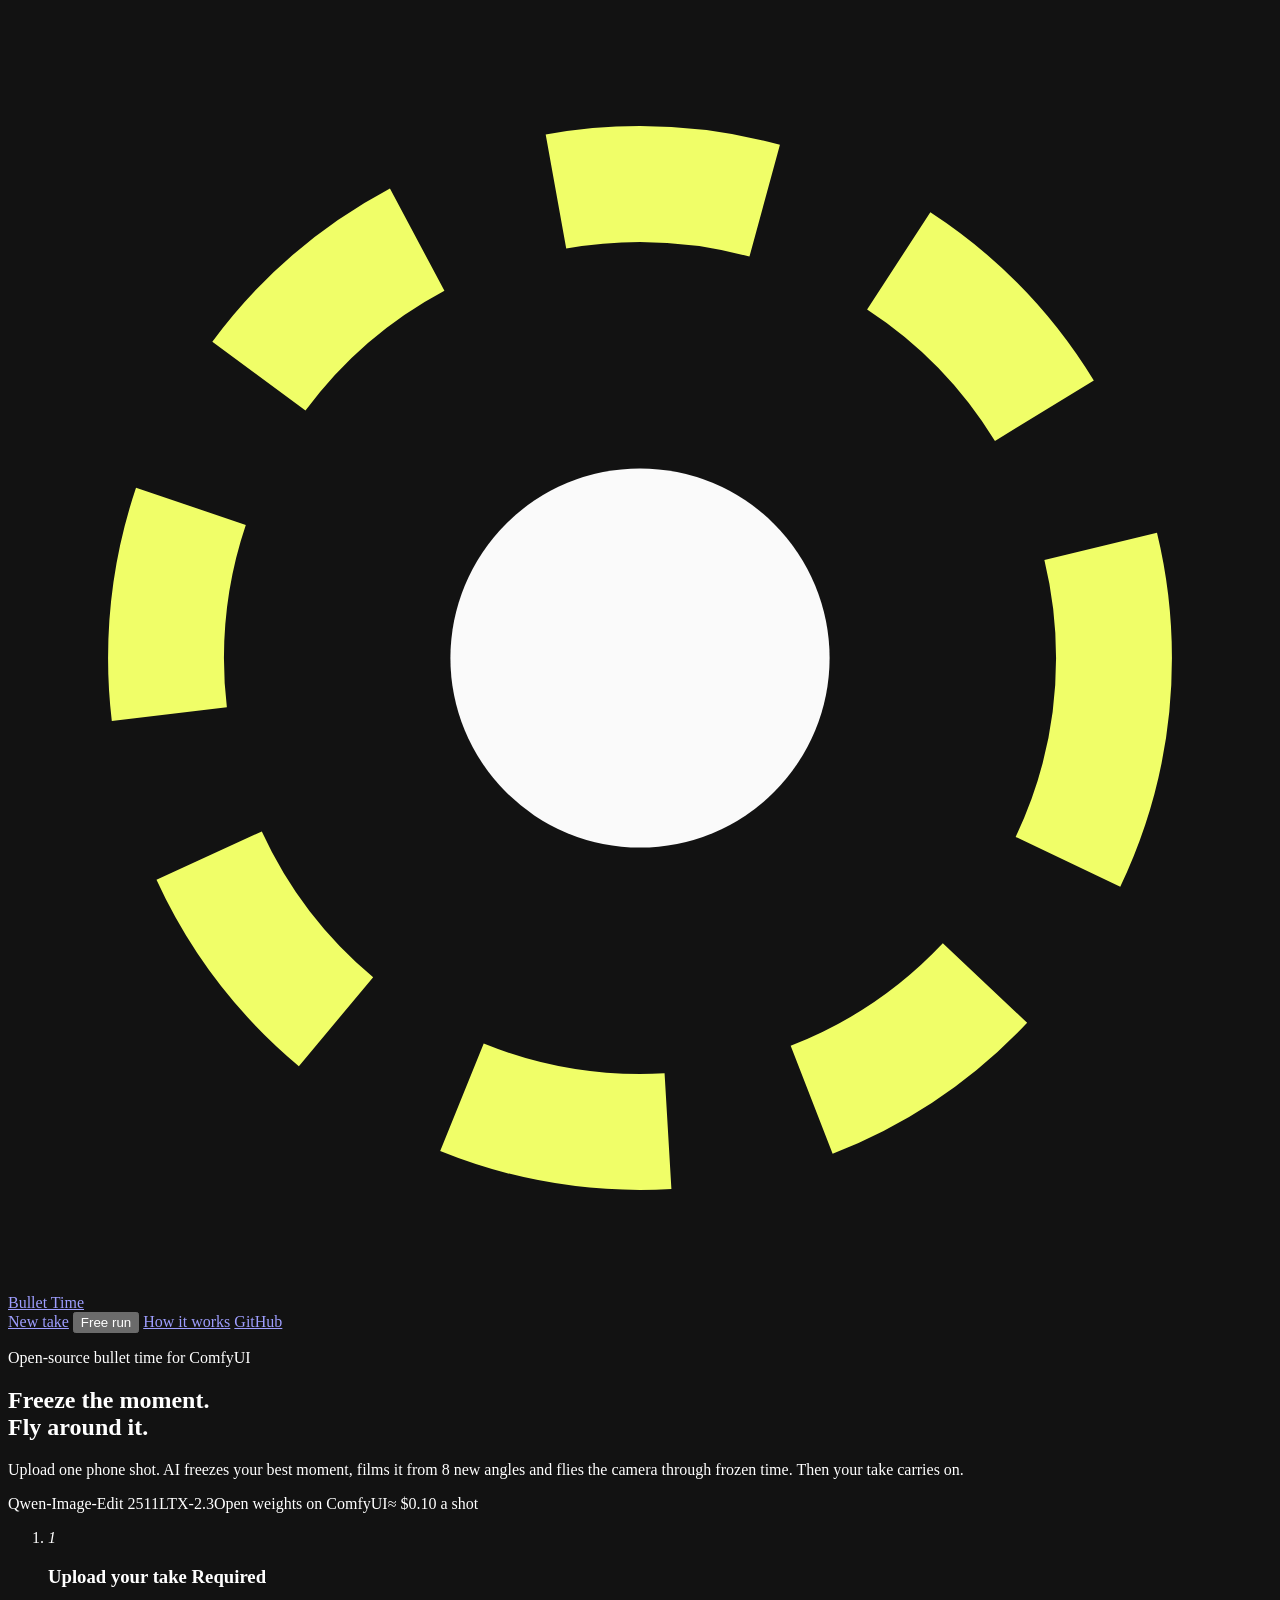
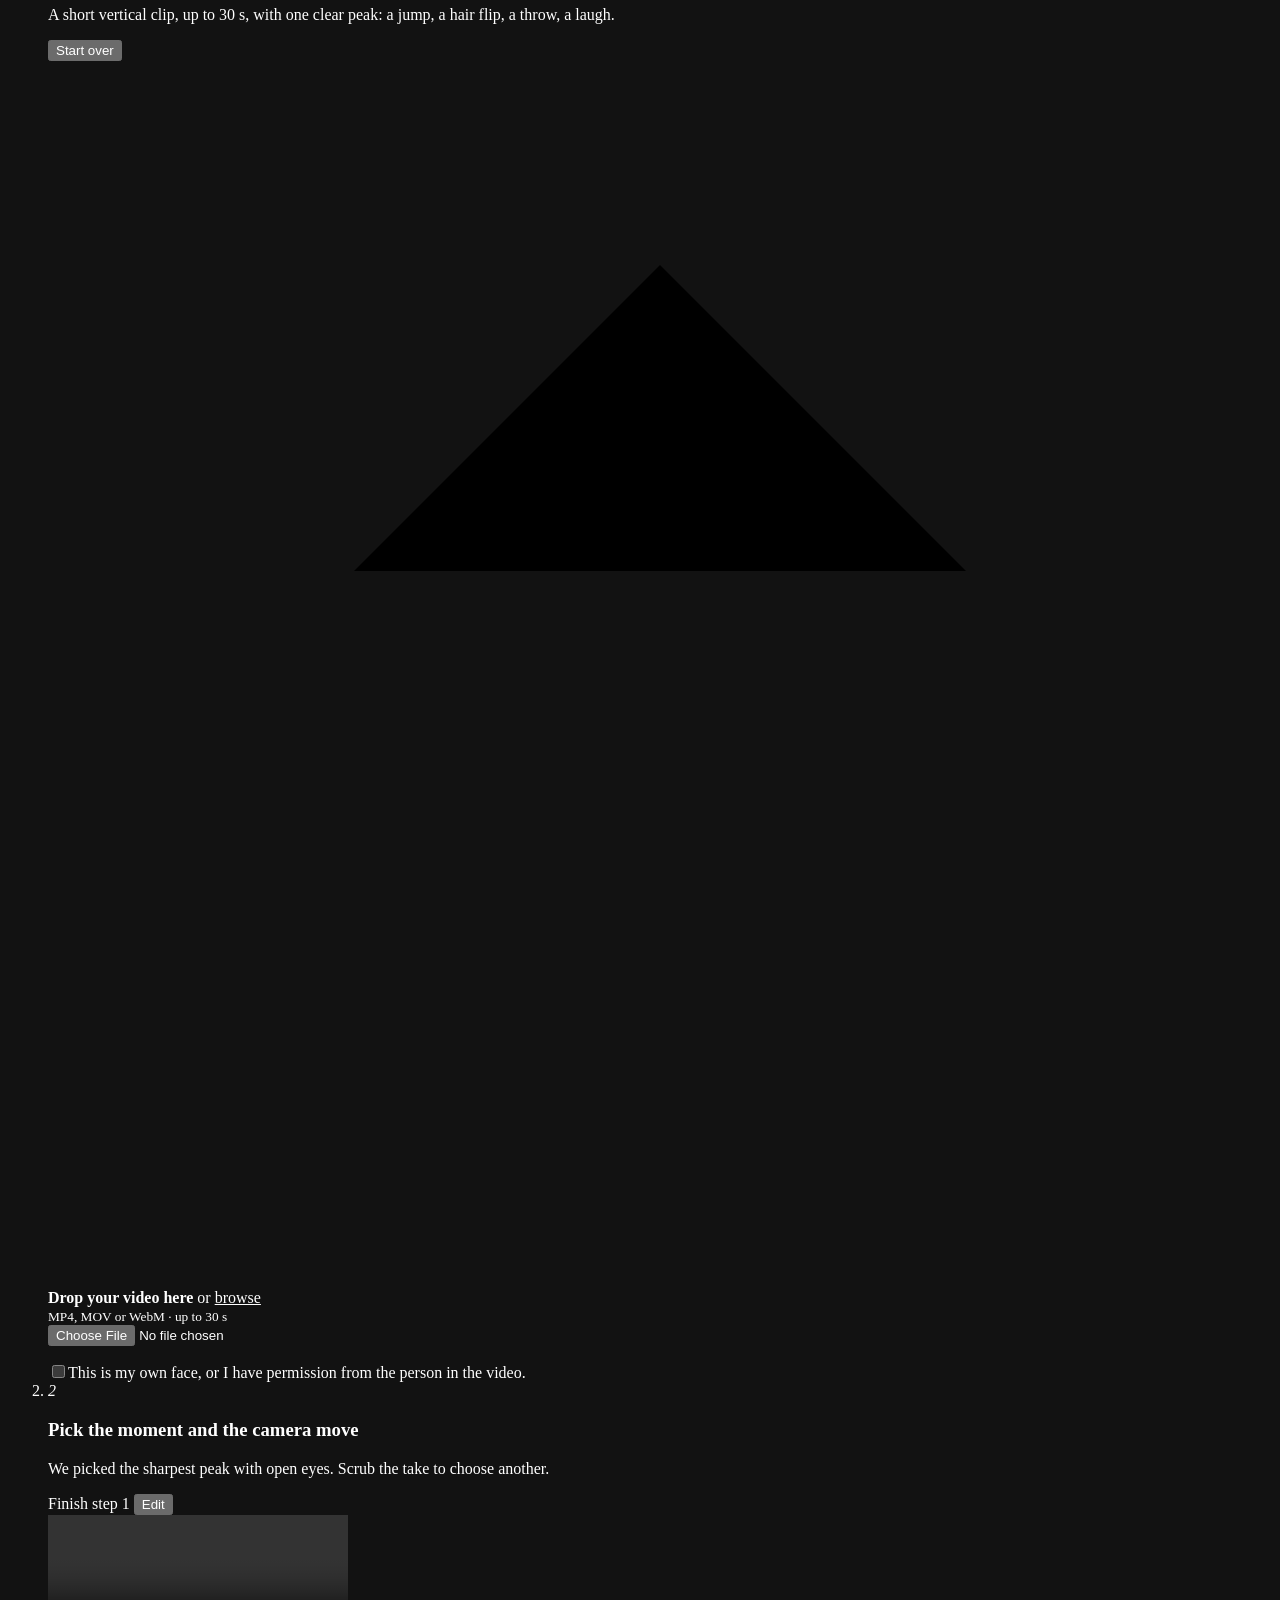
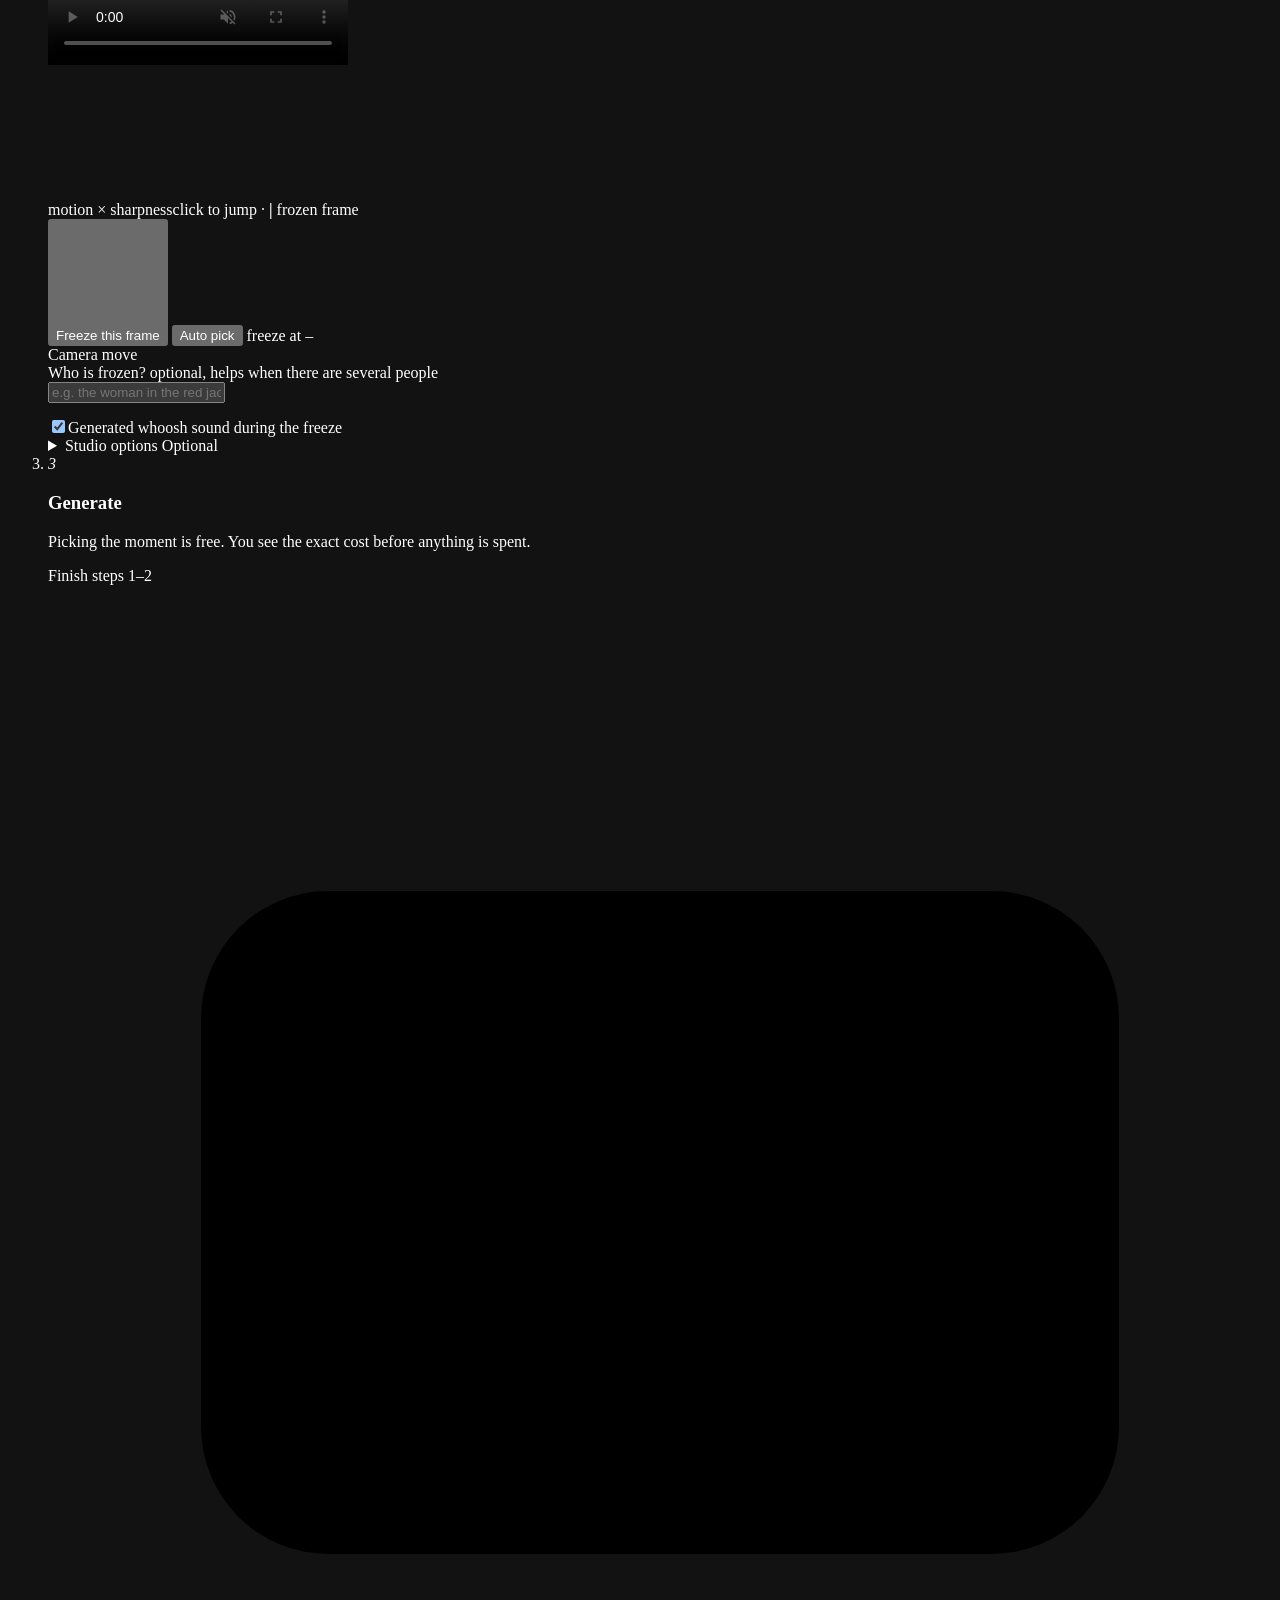
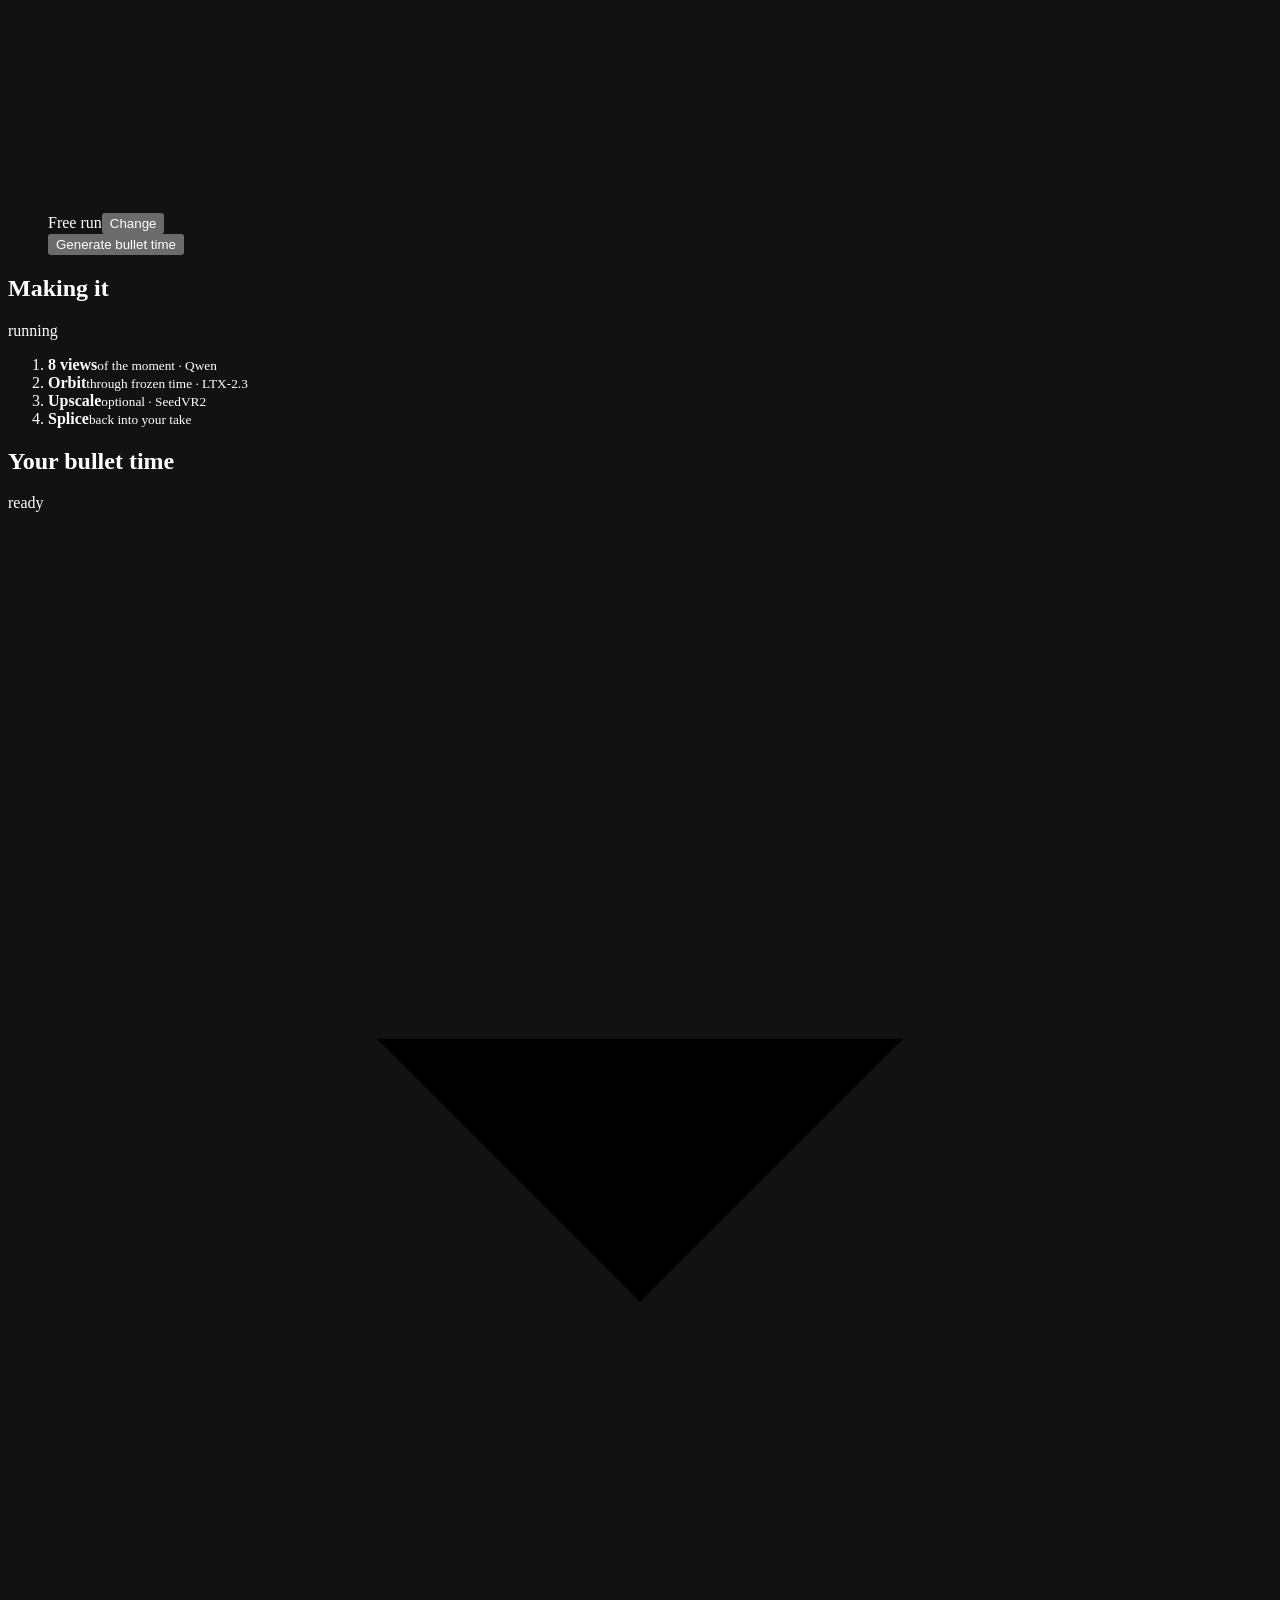
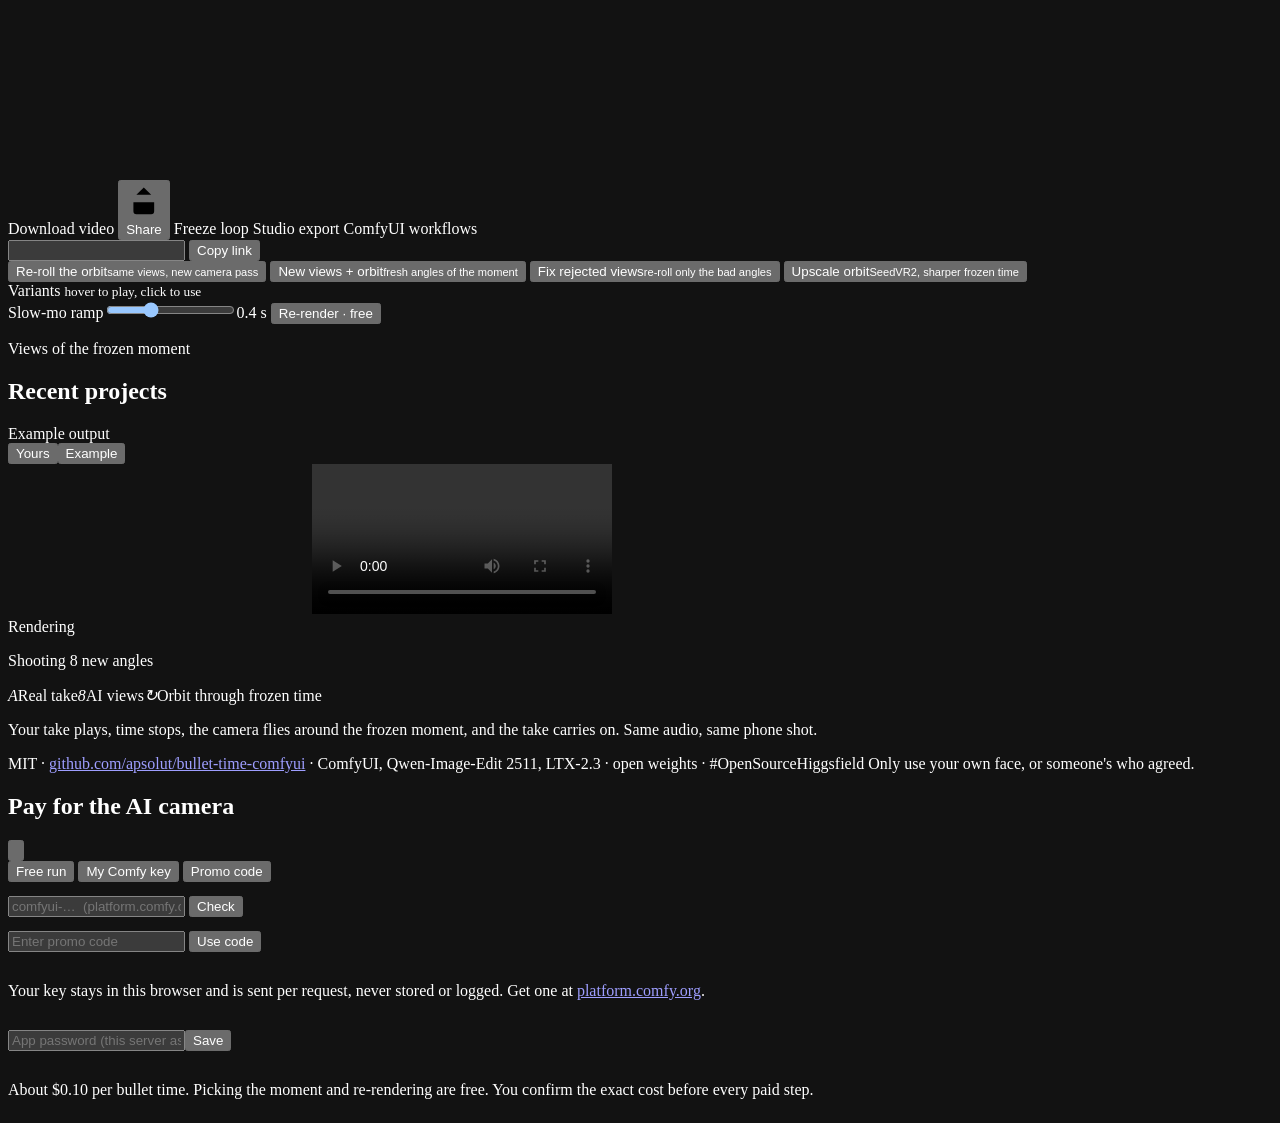
==== bullettime/web/index.html @ 38417e26 "Web app: finished steps fold into summary rows (Start over, Edit), step 2 locks while rendering Co-A" ====
<!doctype html>
<html lang="en">
<head>
<meta charset="utf-8">
<meta name="viewport" content="width=device-width,initial-scale=1,viewport-fit=cover">
<title>Bullet Time · freeze any moment of your phone shot and fly around it</title>
<meta name="description" content="Upload one phone shot. Bullet Time freezes your best moment, films it from 8 new angles and flies the camera through frozen time, then your take carries on. Open weights on ComfyUI: Qwen-Image-Edit 2511 and LTX-2.3.">
<meta name="author" content="Aleksandar Perisic">
<meta property="og:type" content="website">
<meta property="og:site_name" content="Bullet Time">
<meta property="og:title" content="Bullet Time: freeze the moment, fly around it">
<meta property="og:description" content="One phone shot in. A Matrix-style orbit through frozen time out. Open weights on ComfyUI.">
<meta property="og:image" content="https://bulletcam.apsolut.dev/web/example.jpg">
<meta property="og:url" content="https://bulletcam.apsolut.dev/">
<meta name="twitter:card" content="summary_large_image">
<meta name="twitter:creator" content="@apsolut">
<meta name="theme-color" content="#0a0a0a">
<meta name="color-scheme" content="dark">
<link rel="icon" href="data:image/svg+xml,%3Csvg xmlns='http://www.w3.org/2000/svg' viewBox='0 0 32 32'%3E%3Crect width='32' height='32' rx='8' fill='%230a0a0a'/%3E%3Ccircle cx='16' cy='16' r='10' fill='none' stroke='%23f0fe68' stroke-width='2.5' stroke-dasharray='4.5 3.2'/%3E%3Ccircle cx='16' cy='16' r='4' fill='%23fafafa'/%3E%3C/svg%3E">
<link rel="preload" href="/web/InterVariable.woff2" as="font" type="font/woff2" crossorigin>
<link rel="stylesheet" href="/web/style.css">
</head>
<body>
<div class="aura" aria-hidden="true"><img src="/web/example.jpg" alt="" decoding="async"></div>
<header class="top">
  <a class="brand" href="/"><svg class="logo" viewBox="0 0 24 24" aria-hidden="true"><circle cx="12" cy="12" r="9" fill="none" stroke="#f0fe68" stroke-width="2.2" stroke-dasharray="4 2.8"/><circle cx="12" cy="12" r="3.6" fill="#fafafa"/></svg>Bullet Time</a>
  <nav>
    <a href="/" id="newProject" class="hidden">New take</a>
    <button type="button" class="hdr-pill" id="payPill" aria-haspopup="dialog" aria-controls="paySheet"><span class="pp-dot" aria-hidden="true"></span><span id="payPillT">Free run</span></button>
    <a class="wide-only" href="https://apsolut.github.io/bullet-time-comfyui/" target="_blank" rel="noopener">How it works</a>
    <a class="wide-only" href="https://github.com/apsolut/bullet-time-comfyui" target="_blank" rel="noopener">GitHub</a>
  </nav>
</header>

<main class="studio">
  <div class="intro">
    <section class="hero">
      <p class="eyebrow"><span class="pp-dot" aria-hidden="true"></span>Open-source bullet time for ComfyUI</p>
      <h1>Freeze the moment.<br><span>Fly around it.</span></h1>
      <p>Upload one phone shot. AI freezes your best moment, films it from 8 new angles and flies the camera through frozen time. Then your take carries on.</p>
      <div class="chips"><span>Qwen-Image-Edit 2511</span><span>LTX-2.3</span><span>Open weights on ComfyUI</span><span>≈ $0.10 a shot</span></div>
    </section>
  </div>

  <div class="flow">
    <section class="card" id="wizard">
      <ol class="wsteps">
        <li class="wstep" id="step1" data-state="active">
          <div class="ws-h"><i class="ws-n" aria-hidden="true">1</i>
            <div class="ws-t"><h3>Upload your take <span class="req">Required</span></h3>
              <p class="ws-sub">A short vertical clip, up to 30 s, with one clear peak: a jump, a hair flip, a throw, a laugh.</p>
              <p class="ws-sum" id="step1Sum"></p></div>
            <span class="ws-st" id="step1St"></span>
            <button type="button" class="ws-act" id="step1Act">Start over</button></div>
          <div class="ws-b">
            <div class="drop empty" id="drop" role="button" tabindex="0" aria-label="Upload a video">
              <div class="drop-in">
                <div class="drop-ic" aria-hidden="true"><svg viewBox="0 0 24 24" id="dropIc"><path d="M12 16V4M6 10l6-6 6 6M4 20h16"/></svg></div>
                <div id="dropT"><b>Drop your video here</b> or <u>browse</u><br><small>MP4, MOV or WebM · up to 30 s</small></div>
              </div>
            </div>
            <input type="file" id="file" accept="video/*" class="hidden">
            <p class="err" id="upErr" role="alert"></p>
            <label class="consent" for="consent"><input type="checkbox" id="consent"><span>This is my own face, or I have permission from the person in the video.</span></label>
          </div>
        </li>

        <li class="wstep" id="step2" data-state="locked">
          <div class="ws-h"><i class="ws-n" aria-hidden="true">2</i>
            <div class="ws-t"><h3>Pick the moment and the camera move</h3>
              <p class="ws-sub">We picked the sharpest peak with open eyes. Scrub the take to choose another.</p>
              <p class="ws-sum" id="step2Sum"></p></div>
            <span class="ws-st" id="step2St">Finish step 1</span>
            <button type="button" class="ws-act" id="step2Act">Edit</button></div>
          <div class="ws-b" id="pickCard">
            <div class="pick">
              <div class="take-wrap"><video id="take" controls playsinline muted></video></div>
              <div>
                <div class="curve-wrap">
                  <canvas id="curve" width="900" height="128" title="Motion and sharpness over time. Click to jump there."></canvas>
                  <div class="curve-l"><span>motion × sharpness</span><span>click to jump · <b>|</b> frozen frame</span></div>
                </div>
                <div class="row freeze-row">
                  <button type="button" class="secondary" id="freezeHere"><svg class="i" viewBox="0 0 24 24" aria-hidden="true"><path d="M12 2v20M4.9 7l14.2 10M4.9 17L19.1 7"/></svg>Freeze this frame</button>
                  <button type="button" class="ghost" id="freezeAuto">Auto pick</button>
                  <span class="pill" id="freezeAt"><span class="pp-dot" aria-hidden="true"></span>freeze at –</span>
                </div>
                <div class="field-l">Camera move</div>
                <div class="arcs" id="arcs" role="radiogroup" aria-label="Camera move"></div>
              </div>
            </div>
            <div class="field-l">Who is frozen? <span class="opt">optional, helps when there are several people</span></div>
            <div class="row"><input type="text" id="subject" placeholder="e.g. the woman in the red jacket" maxlength="120"></div>
            <div class="row" style="margin-top:14px"><label class="switch"><input type="checkbox" id="whoosh" checked><span></span>Generated whoosh sound during the freeze</label></div>
            <details class="adv">
              <summary>Studio options <span class="opt">Optional</span></summary>
              <div class="adv-b">
                <label class="opt-row"><span><b>Quality views</b> · 40 steps, about 5x the view cost</span><span class="switch"><input type="checkbox" id="quality"><span></span></span></label>
                <label class="opt-row"><span><b>Variants</b> · orbits in parallel, pick the best</span><select id="variants"><option>1</option><option>2</option><option>3</option><option>4</option></select></label>
                <label class="opt-row"><span><b>Colour match</b> to the real frame</span><span class="row"><input type="range" id="cm" min="0" max="1" step="0.1" value="0"><span class="val" id="cmV">off</span></span></label>
                <label class="opt-row"><span><b>View keyframe strength</b></span><span class="row"><input type="range" id="guide" min="0.3" max="1" step="0.1" value="0.6"><span class="val" id="guideV">0.6</span></span></label>
                <label class="opt-row"><span><b>Re-roll rejected views</b> automatically</span><span class="switch"><input type="checkbox" id="fixViews" checked><span></span></span></label>
                <label class="opt-row"><span><b>SeedVR2 upscale</b> of the orbit · about $0.12</span><span class="switch"><input type="checkbox" id="upscaleOpt"><span></span></span></label>
              </div>
            </details>
          </div>
        </li>

        <li class="wstep" id="step3" data-state="locked">
          <div class="ws-h"><i class="ws-n" aria-hidden="true">3</i>
            <div class="ws-t"><h3>Generate</h3>
              <p class="ws-sub">Picking the moment is free. You see the exact cost before anything is spent.</p></div>
            <span class="ws-st" id="step3St">Finish steps 1–2</span></div>
          <div class="ws-b">
            <div class="paybox"><svg class="i" viewBox="0 0 24 24" aria-hidden="true"><rect x="3" y="6" width="18" height="13" rx="2.5"/><path d="M3 10h18M7 15h3"/></svg><span class="grow" id="payBoxT">Free run</span><button type="button" class="linkish" id="payChange">Change</button></div>
            <div class="go">
              <button class="primary wide" id="generate">Generate bullet time</button>
              <span class="est" id="estimate"></span>
            </div>
            <p class="why" id="startWhy" role="status"></p>
          </div>
        </li>
      </ol>
    </section>

    <section class="card hidden" id="runCard" aria-live="polite">
      <div class="card-h"><h2>Making it</h2><span class="badge" id="runBadge">running</span></div>
      <ol class="psteps" id="steps">
        <li data-s="stills"><b><span class="dot"></span>8 views</b><small>of the moment · Qwen</small></li>
        <li data-s="orbit"><b><span class="dot"></span>Orbit</b><small>through frozen time · LTX-2.3</small></li>
        <li data-s="upscale"><b><span class="dot"></span>Upscale</b><small>optional · SeedVR2</small></li>
        <li data-s="render"><b><span class="dot"></span>Splice</b><small>back into your take</small></li>
      </ol>
      <p class="runmsg" id="runMsg"></p>
      <p class="err" id="runErr"></p>
    </section>

    <section class="card hidden" id="resultCard">
      <div class="card-h"><h2>Your bullet time</h2><span class="badge ok" id="resBadge">ready</span></div>
      <div class="res-actions">
        <a class="btn primary" id="dl" download><svg class="i" viewBox="0 0 24 24" aria-hidden="true"><path d="M12 4v11M7 10l5 5 5-5M5 20h14"/></svg>Download video</a>
        <button type="button" class="secondary" id="share"><svg class="i" viewBox="0 0 24 24" aria-hidden="true"><path d="M12 15V3M7 8l5-5 5 5M5 13v6a2 2 0 0 0 2 2h10a2 2 0 0 0 2-2v-6"/></svg>Share</button>
        <a class="btn secondary" id="dlLoop" download>Freeze loop</a>
        <a class="btn secondary" id="dlExport">Studio export</a>
        <a class="btn ghost" id="dlWf">ComfyUI workflows</a>
      </div>
      <div class="share-row hidden" id="shareRow">
        <input type="text" id="shareUrl" readonly aria-label="Share link">
        <button type="button" class="secondary" id="shareCopy">Copy link</button>
      </div>
      <div class="tools">
        <button type="button" id="reroll"><span>Re-roll the orbit<small>same views, new camera pass</small></span></button>
        <button type="button" id="newStills"><span>New views + orbit<small>fresh angles of the moment</small></span></button>
        <button type="button" id="fixViewsBtn" class="hidden"><span>Fix rejected views<small>re-roll only the bad angles</small></span></button>
        <button type="button" id="upscaleBtn"><span id="upscaleBtnT">Upscale orbit<small>SeedVR2, sharper frozen time</small></span></button>
      </div>
      <div id="variantsBox" class="hidden">
        <div class="sub-h">Variants <small class="muted">hover to play, click to use</small></div>
        <div class="variants" id="variantList"></div>
      </div>
      <div class="ramp">
        <span>Slow-mo ramp</span><input type="range" id="ramp" min="0" max="1.2" step="0.1" value="0.4"><span class="val" id="rampV">0.4 s</span>
        <button type="button" class="secondary" id="rerender">Re-render · free</button>
      </div>
      <p class="info" id="orbitInfo"></p>
      <div class="sub-h">Views of the frozen moment</div>
      <div class="stills" id="stills"></div>
    </section>

    <section class="card hidden" id="recentCard">
      <div class="card-h"><h2>Recent projects</h2></div>
      <div class="recent" id="recent"></div>
    </section>
  </div>

  <aside class="stage" aria-label="Preview">
    <div class="stage-card">
      <div class="stage-h">
        <span class="stage-tag" id="stageTag">Example output</span>
        <div class="stage-tabs hidden" id="stageTabs"><button type="button" data-v="mine" class="on">Yours</button><button type="button" data-v="ex">Example</button></div>
      </div>
      <div class="stage-frame">
        <video id="stageEx" src="/web/example.mp4" poster="/web/example.jpg" muted loop playsinline autoplay preload="metadata"></video>
        <video id="result" class="hidden" controls playsinline loop></video>
        <div class="stage-run hidden" id="stageRun" aria-hidden="true">
          <span class="sr-k"><span class="pp-dot"></span><span id="srK">Rendering</span></span>
          <p class="sr-t" id="srT">Shooting 8 new angles</p>
          <p class="sr-s" id="srS"></p>
          <div class="sr-bar" id="srBar"><i data-s="stills"></i><i data-s="orbit"></i><i data-s="upscale"></i><i data-s="render"></i></div>
        </div>
      </div>
      <div class="stage-chips"><span><i>A</i>Real take</span><span><i>8</i>AI views</span><span><i>↻</i>Orbit through frozen time</span></div>
      <p class="stage-cap" id="stageCap">Your take plays, time stops, the camera flies around the frozen moment, and the take carries on. Same audio, same phone shot.</p>
    </div>
  </aside>
</main>

<footer class="foot">
  <span>MIT · <a href="https://github.com/apsolut/bullet-time-comfyui">github.com/apsolut/bullet-time-comfyui</a> · ComfyUI, Qwen-Image-Edit 2511, LTX-2.3 · open weights · #OpenSourceHiggsfield</span>
  <span>Only use your own face, or someone's who agreed.</span>
  <span class="muted small" id="health"></span>
</footer>

<div class="sheet-back hidden" id="sheetBack"></div>
<aside class="sheet hidden" id="paySheet" role="dialog" aria-modal="true" aria-labelledby="payH">
  <div class="sheet-h"><h2 id="payH">Pay for the AI camera</h2><button type="button" class="ghost sheet-x" id="sheetX" aria-label="Close"><svg class="i" viewBox="0 0 24 24" aria-hidden="true"><path d="M6 6l12 12M18 6L6 18"/></svg></button></div>
  <section id="keyCard" style="display:grid;gap:14px">
    <div class="seg" id="access" role="radiogroup" aria-label="Payment">
      <button type="button" data-a="free" id="accFreeBtn" role="radio">Free run <small id="accFreeN"></small></button>
      <button type="button" data-a="key" role="radio">My Comfy key</button>
      <button type="button" data-a="judge" id="accJudgeBtn" role="radio">Promo code</button>
    </div>
    <div class="row" id="accKey">
      <input type="password" id="key" placeholder="comfyui-…  (platform.comfy.org → API keys)" autocomplete="off" spellcheck="false" aria-label="Comfy Cloud API key">
      <button type="button" class="secondary" id="keyCheck">Check</button>
    </div>
    <div class="row hidden" id="accJudge">
      <input type="text" id="judge" placeholder="Enter promo code" autocomplete="off" autocapitalize="off" spellcheck="false" aria-label="Promo code">
      <button type="button" class="secondary" id="judgeCheck">Use code</button>
    </div>
    <p class="key-msg" id="keyMsg" aria-live="polite">Your key stays in this browser and is sent per request, never stored or logged. Get one at <a href="https://platform.comfy.org/profile/api-keys" target="_blank" rel="noopener">platform.comfy.org</a>.</p>
    <div class="row hidden" id="pwRow"><input type="password" id="pw" placeholder="App password (this server asks for one)" autocomplete="off"><button type="button" class="secondary" id="pwSave">Save</button></div>
    <p class="note">About $0.10 per bullet time. Picking the moment and re-rendering are free. You confirm the exact cost before every paid step.</p>
  </section>
</aside>

<dialog id="confirm">
  <form method="dialog">
    <h3 id="cTitle">Confirm</h3>
    <div id="cBody"></div>
    <div class="row"><button value="no" class="ghost">Cancel</button><button value="yes" class="primary" id="cYes">Go</button></div>
  </form>
</dialog>
<div class="toast" id="toast" role="status"></div>
<script src="/web/app.js"></script>
</body>
</html>
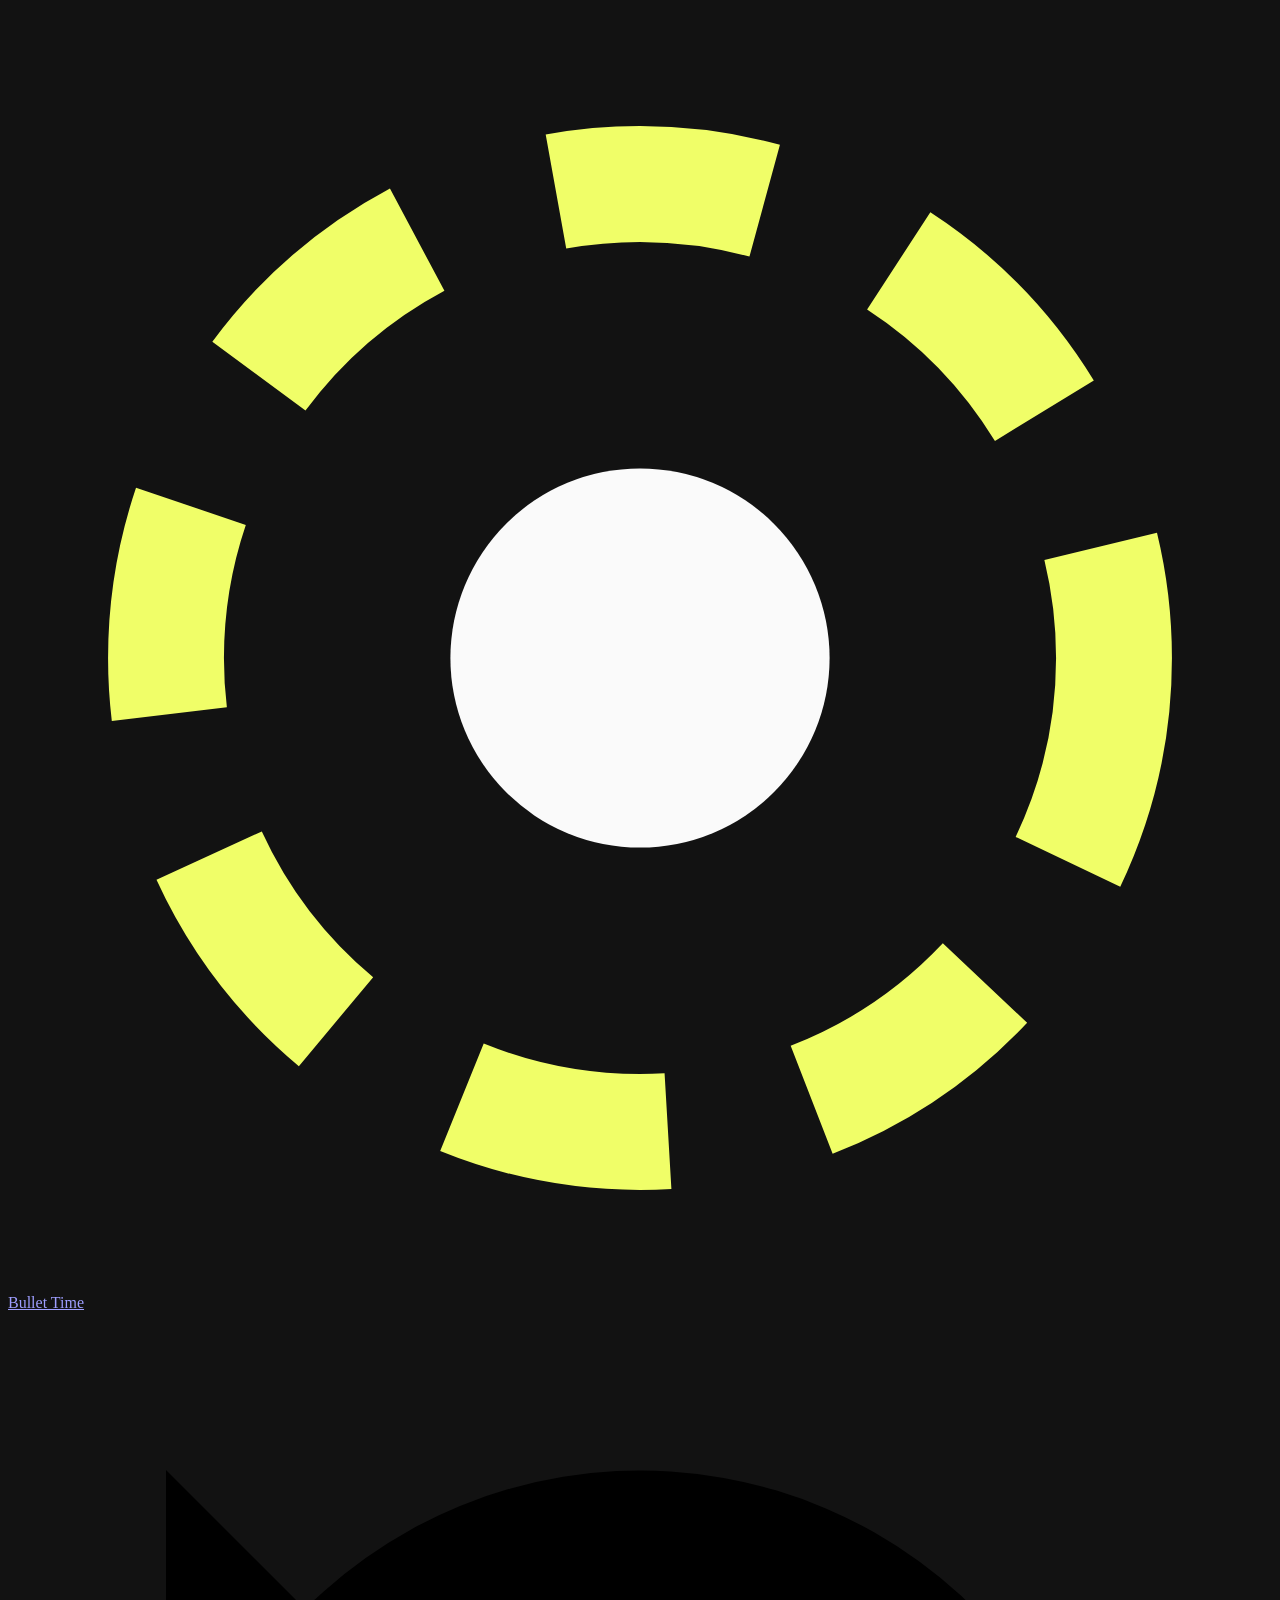
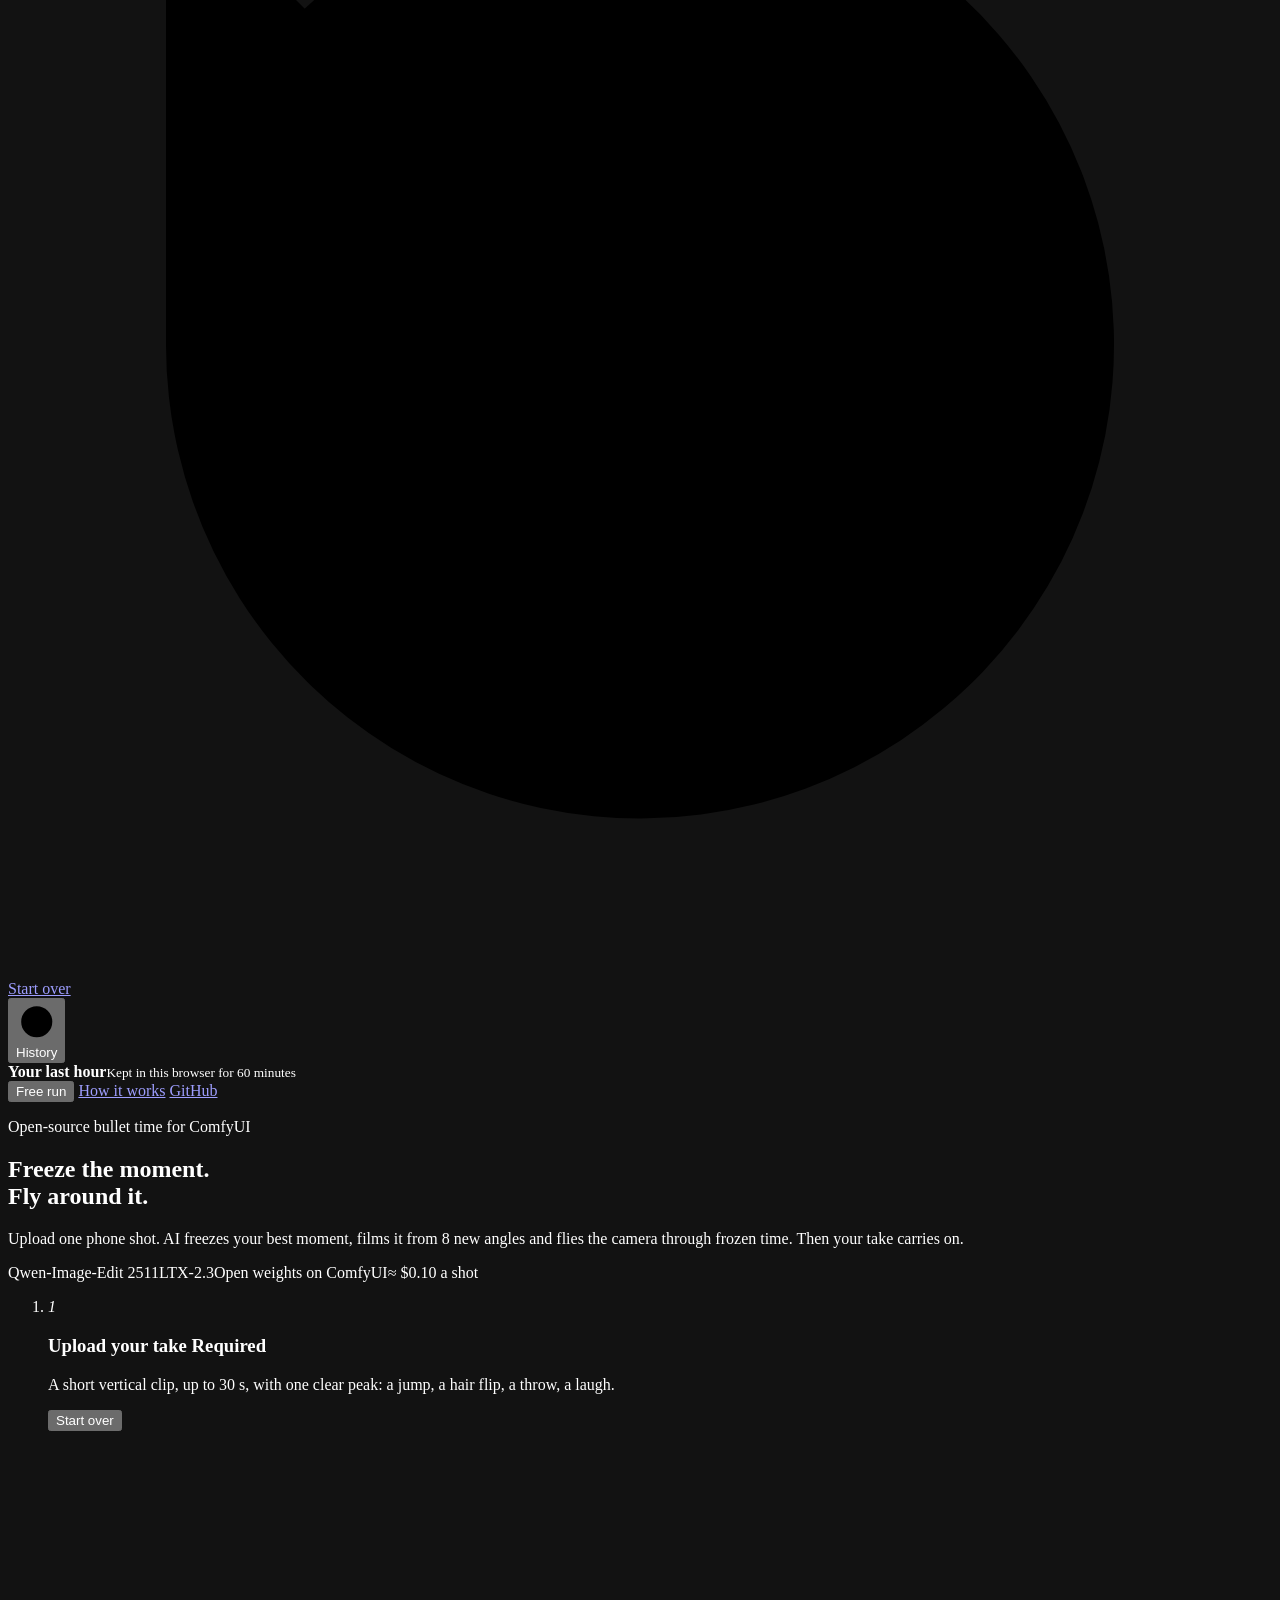
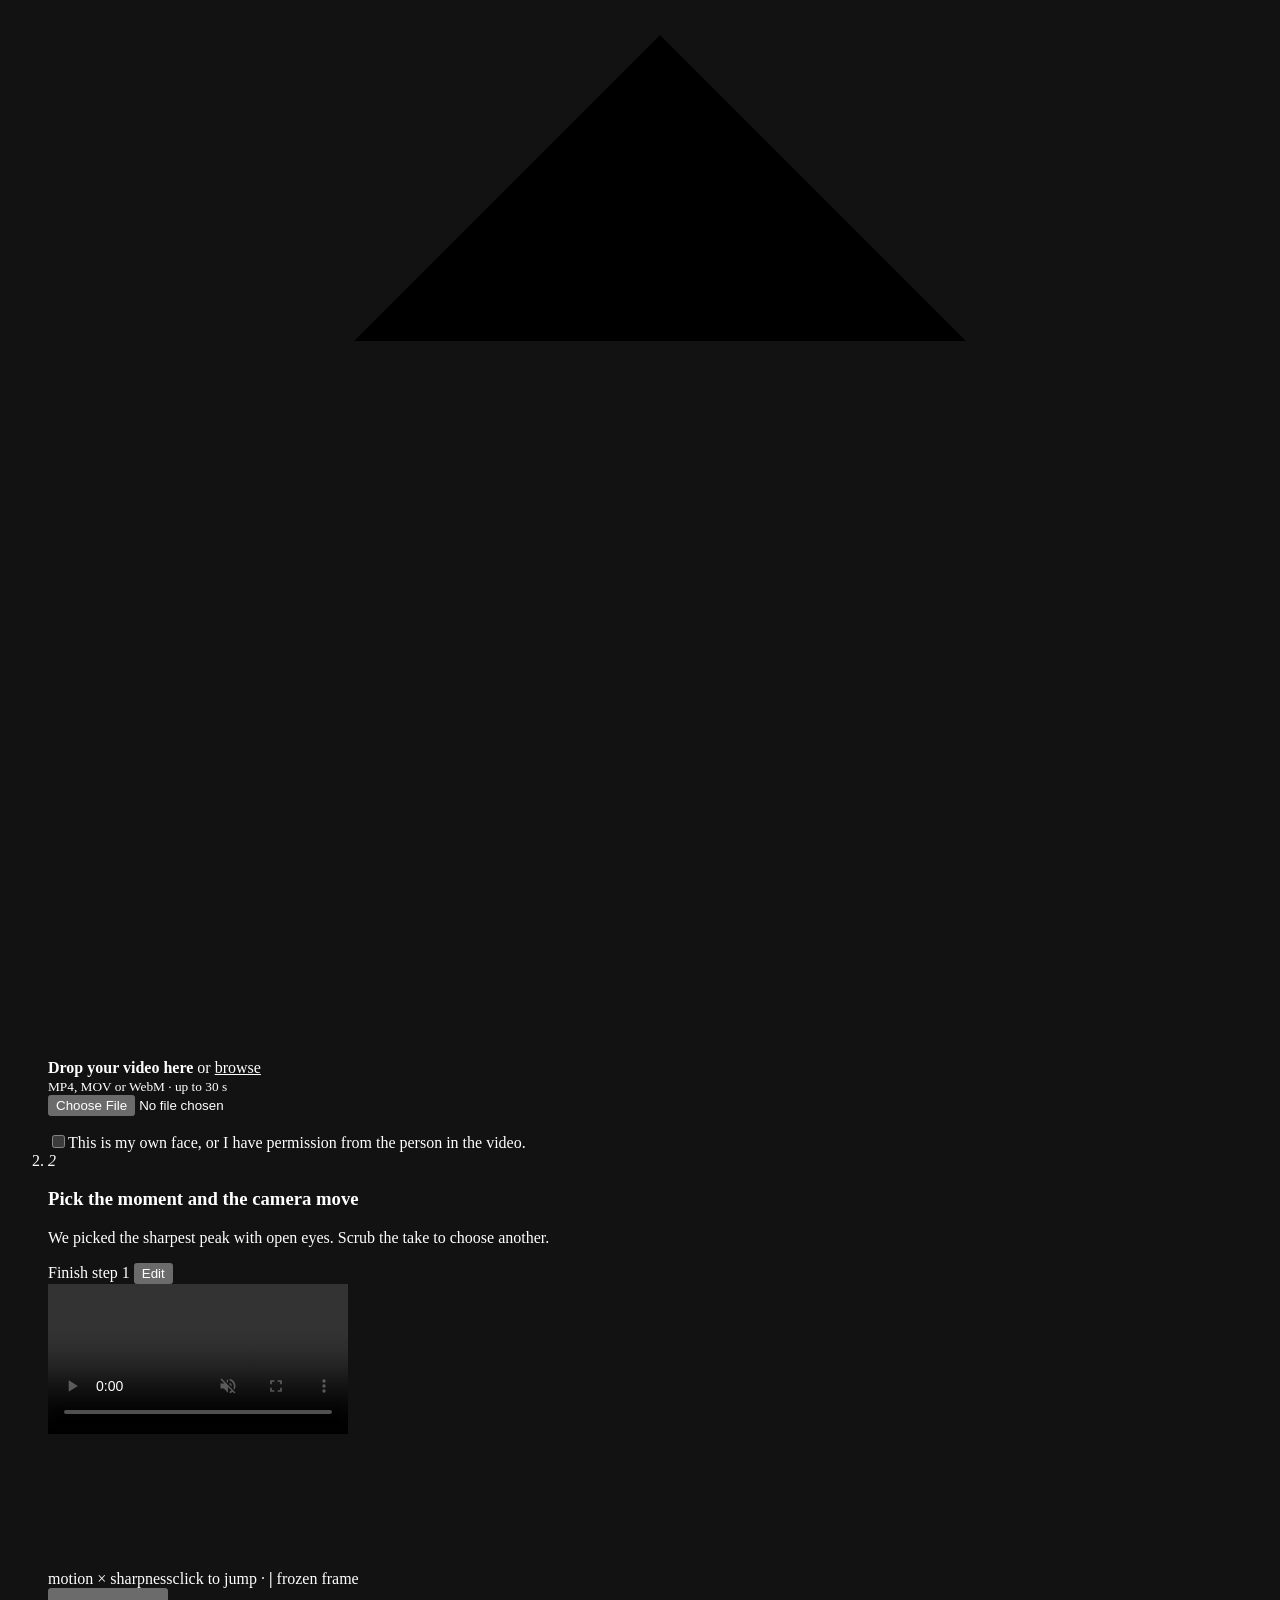
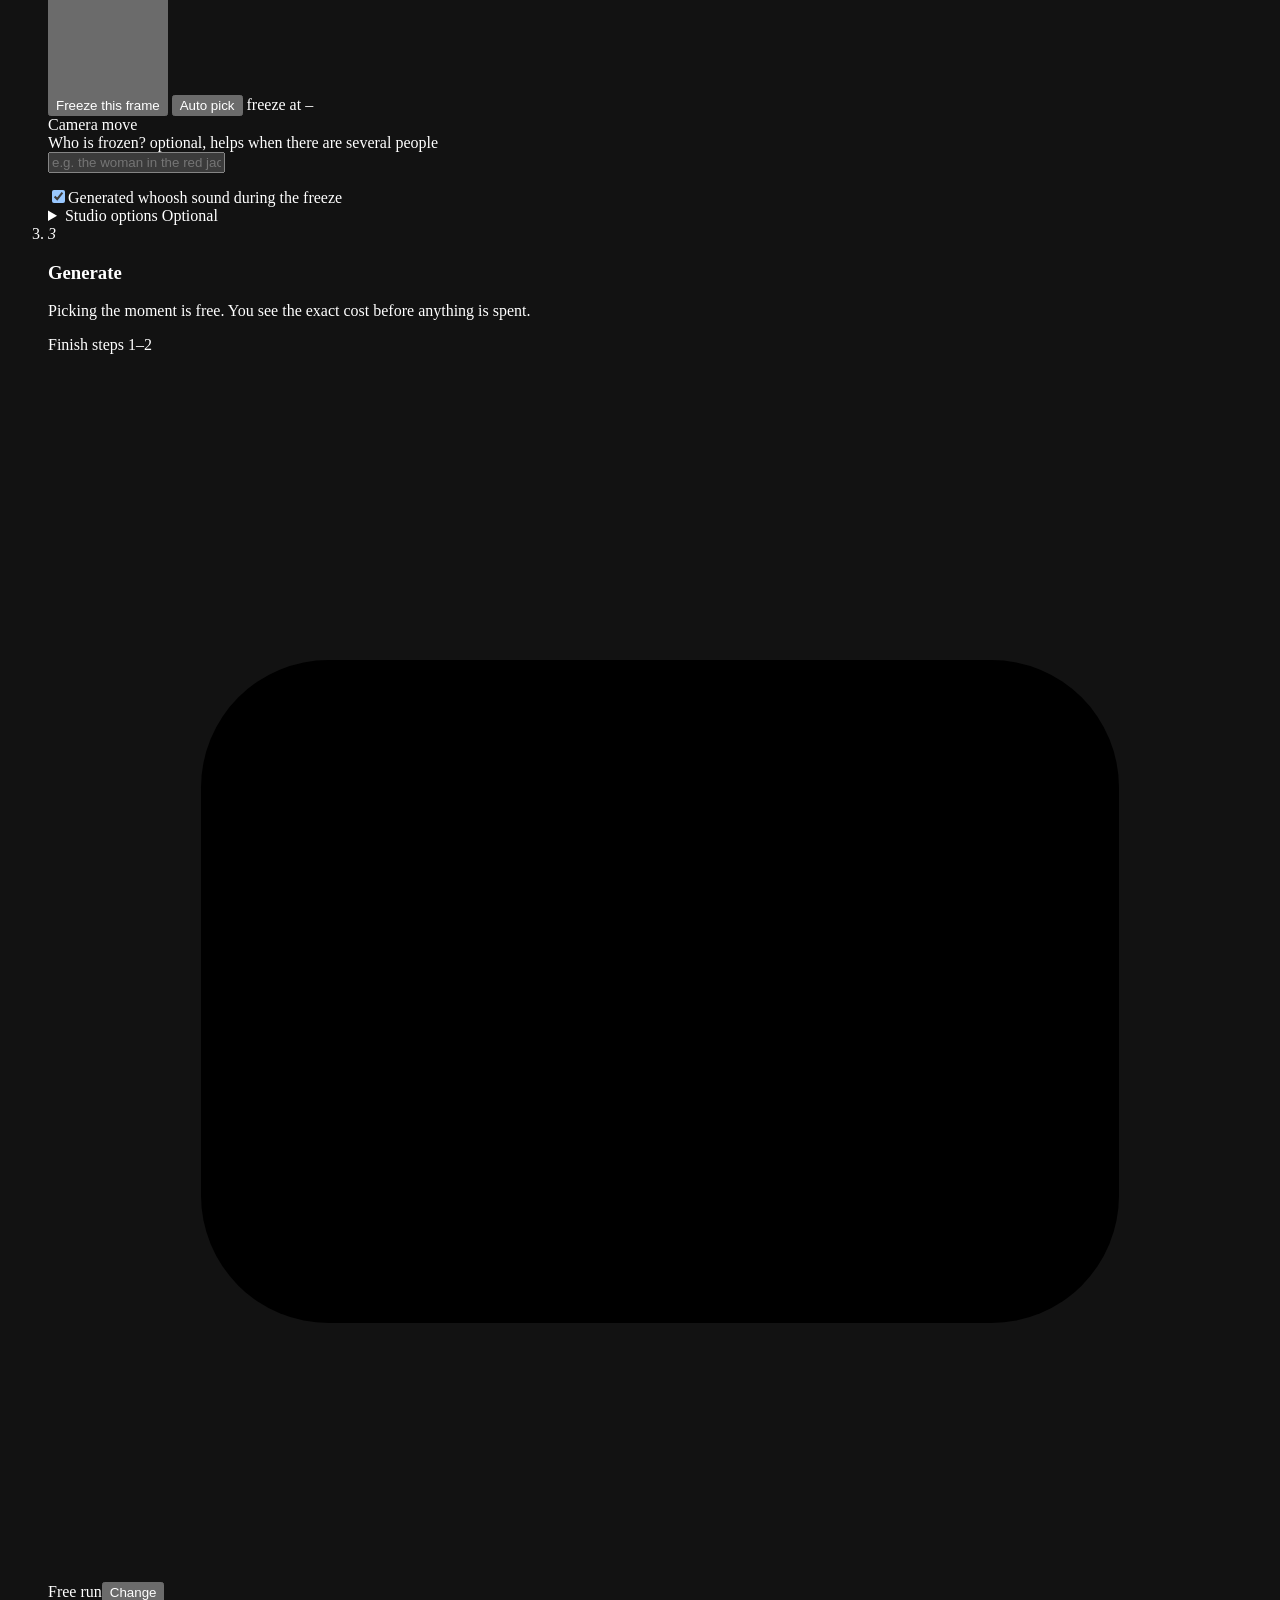
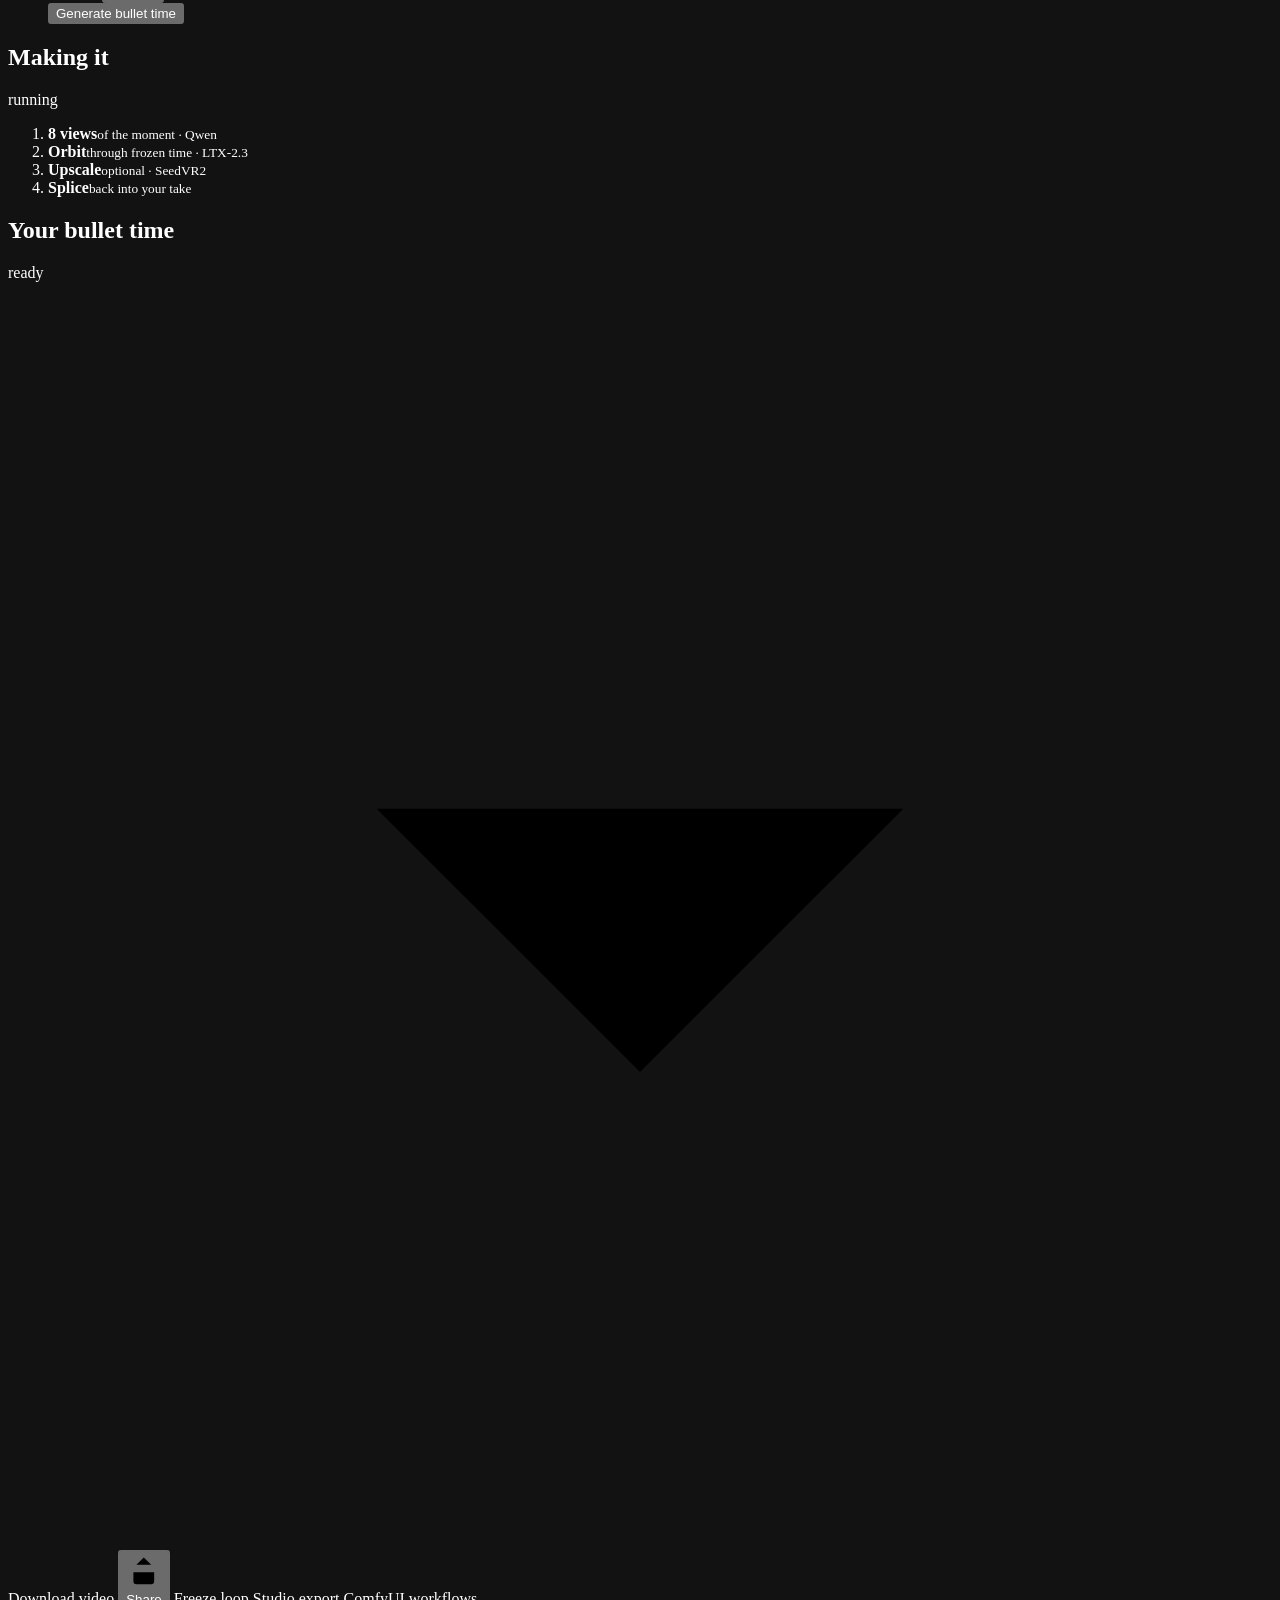
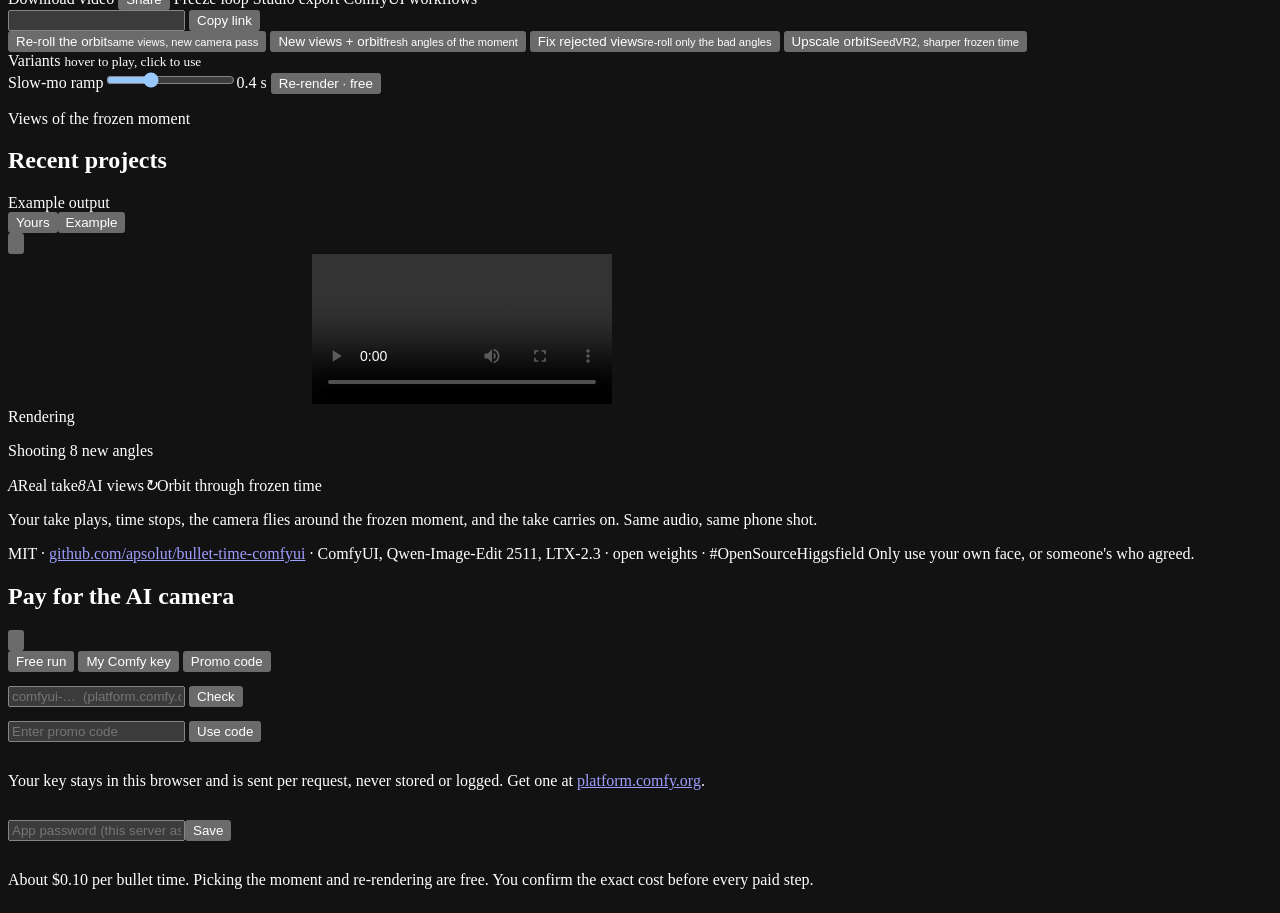
==== commit c026003a: "Web app: History (last hour, this browser), Start over in the header, share icon on the finished sta" ====
--- a/bullettime/web/index.html
+++ b/bullettime/web/index.html
@@ -25,7 +25,14 @@
 <header class="top">
   <a class="brand" href="/"><svg class="logo" viewBox="0 0 24 24" aria-hidden="true"><circle cx="12" cy="12" r="9" fill="none" stroke="#f0fe68" stroke-width="2.2" stroke-dasharray="4 2.8"/><circle cx="12" cy="12" r="3.6" fill="#fafafa"/></svg>Bullet Time</a>
   <nav>
-    <a href="/" id="newProject" class="hidden">New take</a>
+    <a href="/" id="newProject" class="hdr-btn hidden" title="Start over with a new take"><svg class="i" viewBox="0 0 24 24" aria-hidden="true"><path d="M3 12a9 9 0 1 0 3-6.7L3 8M3 3v5h5"/></svg><span>Start over</span></a>
+    <div class="hist-wrap">
+      <button type="button" class="hdr-btn hidden" id="histBtn" aria-haspopup="true" aria-expanded="false" aria-controls="histPanel" title="Your recent bullet times"><svg class="i" viewBox="0 0 24 24" aria-hidden="true"><circle cx="12" cy="12" r="9"/><path d="M12 7v5l3 2"/></svg><span>History</span></button>
+      <div class="hist hidden" id="histPanel">
+        <div class="hist-h"><b>Your last hour</b><small>Kept in this browser for 60 minutes</small></div>
+        <div class="hist-list" id="histList"></div>
+      </div>
+    </div>
     <button type="button" class="hdr-pill" id="payPill" aria-haspopup="dialog" aria-controls="paySheet"><span class="pp-dot" aria-hidden="true"></span><span id="payPillT">Free run</span></button>
     <a class="wide-only" href="https://apsolut.github.io/bullet-time-comfyui/" target="_blank" rel="noopener">How it works</a>
     <a class="wide-only" href="https://github.com/apsolut/bullet-time-comfyui" target="_blank" rel="noopener">GitHub</a>
@@ -177,7 +184,10 @@
     <div class="stage-card">
       <div class="stage-h">
         <span class="stage-tag" id="stageTag">Example output</span>
-        <div class="stage-tabs hidden" id="stageTabs"><button type="button" data-v="mine" class="on">Yours</button><button type="button" data-v="ex">Example</button></div>
+        <div class="stage-tools">
+          <div class="stage-tabs hidden" id="stageTabs"><button type="button" data-v="mine" class="on">Yours</button><button type="button" data-v="ex">Example</button></div>
+          <button type="button" class="stage-share hidden" id="stageShare" aria-label="Share your bullet time" title="Share"><svg class="i" viewBox="0 0 24 24" aria-hidden="true"><path d="M12 15V3M7 8l5-5 5 5M5 13v6a2 2 0 0 0 2 2h10a2 2 0 0 0 2-2v-6"/></svg></button>
+        </div>
       </div>
       <div class="stage-frame">
         <video id="stageEx" src="/web/example.mp4" poster="/web/example.jpg" muted loop playsinline autoplay preload="metadata"></video>
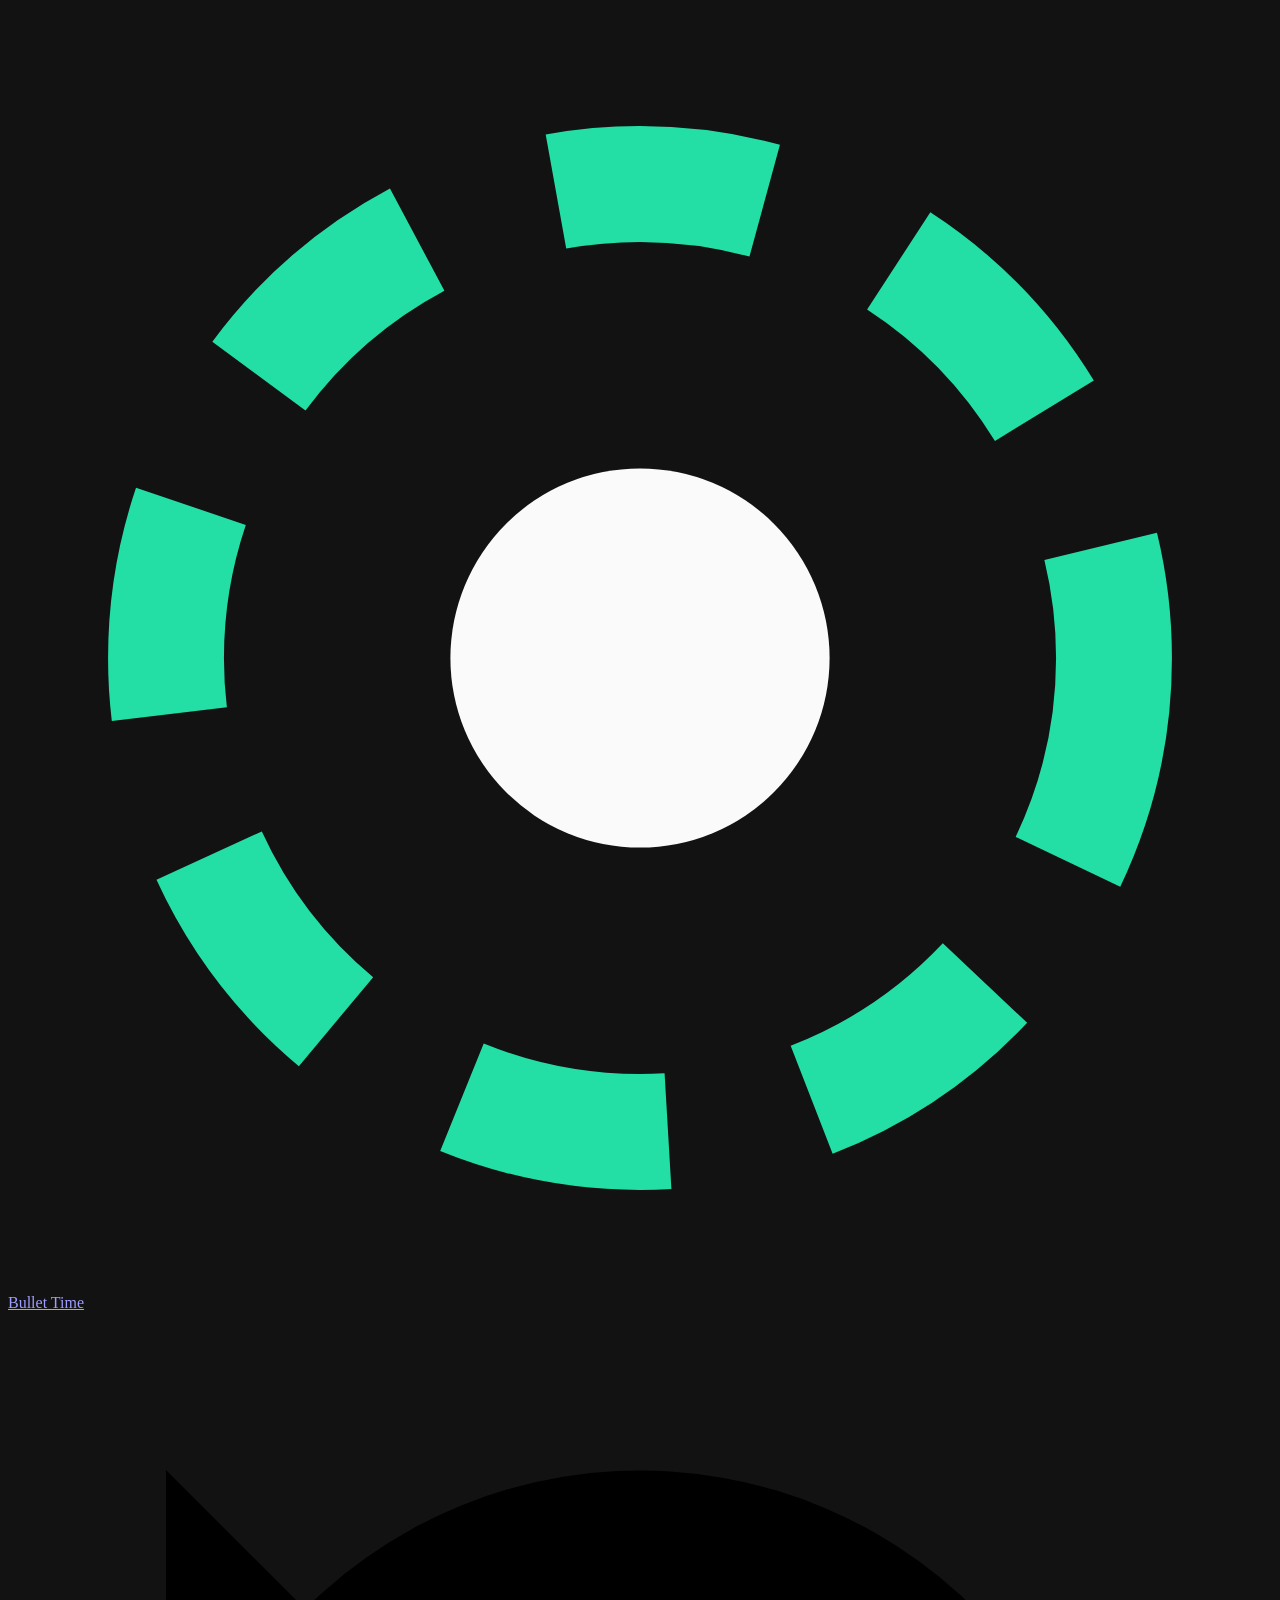
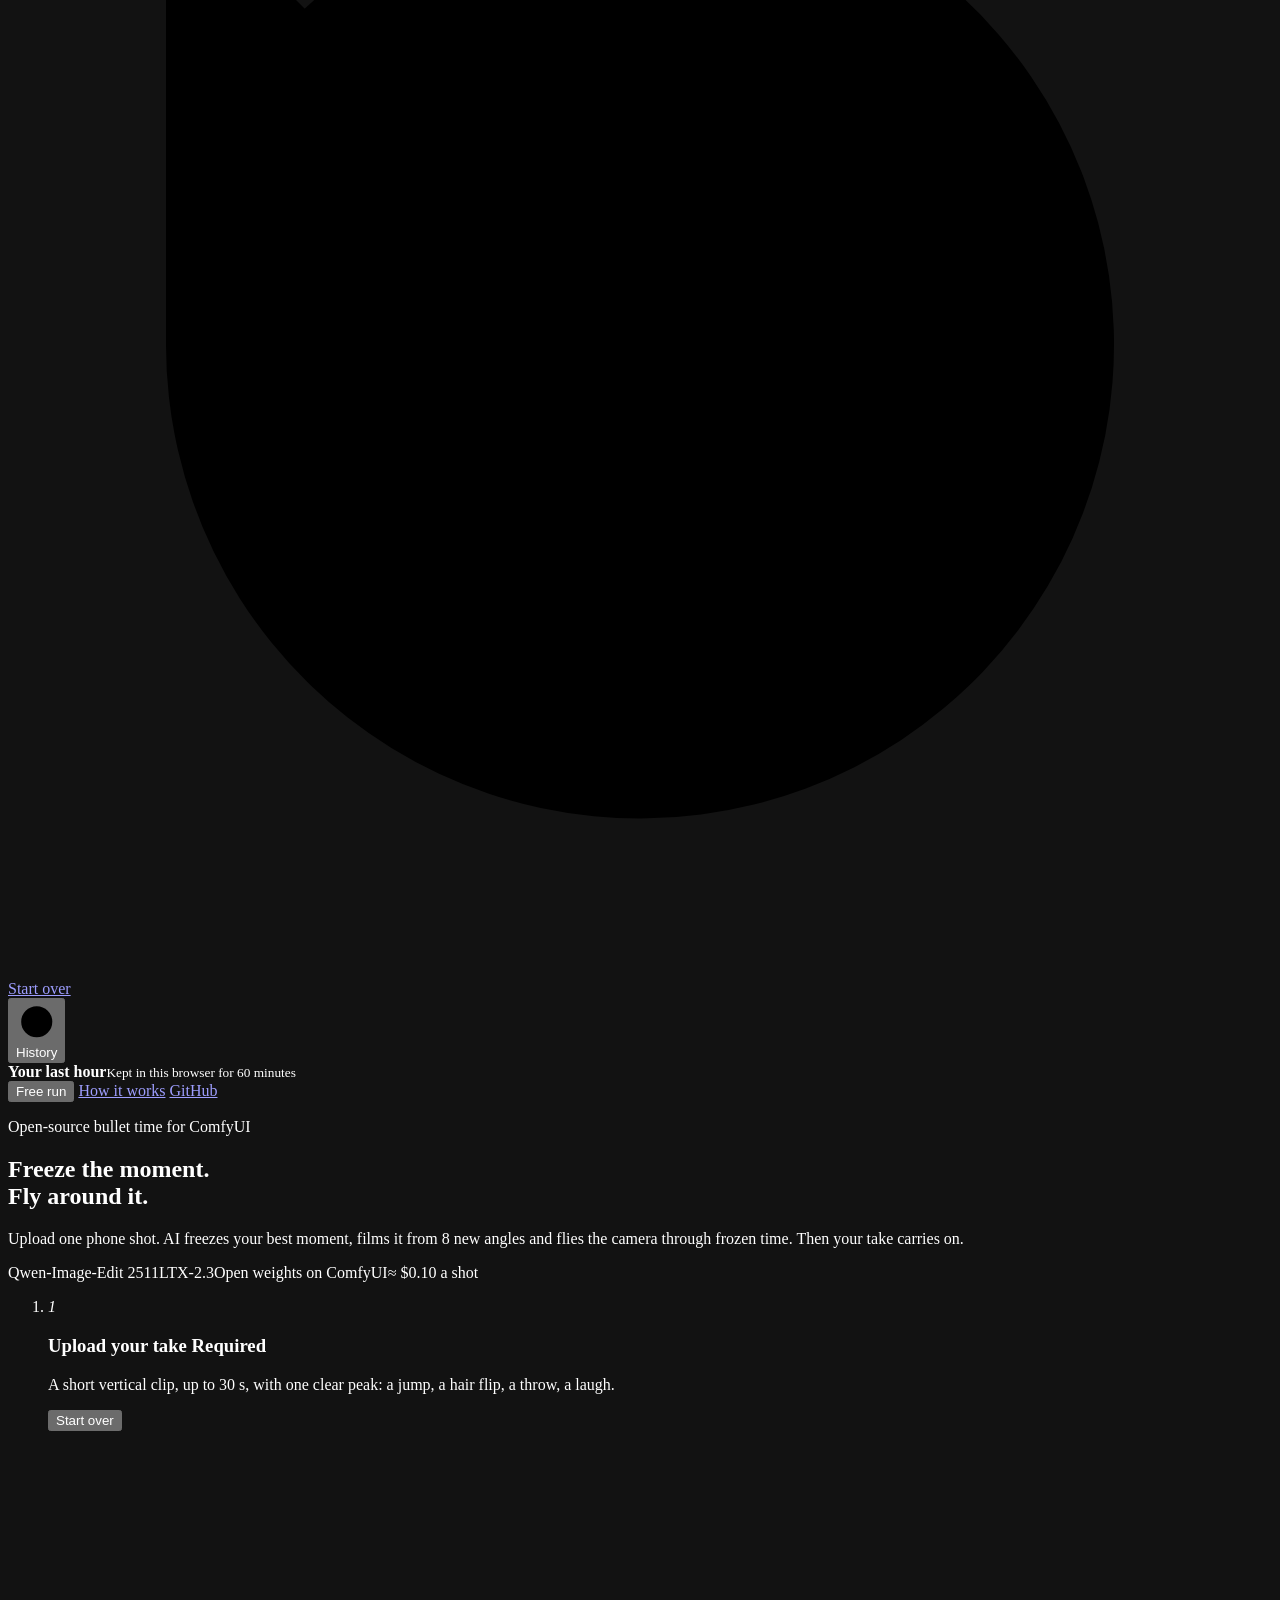
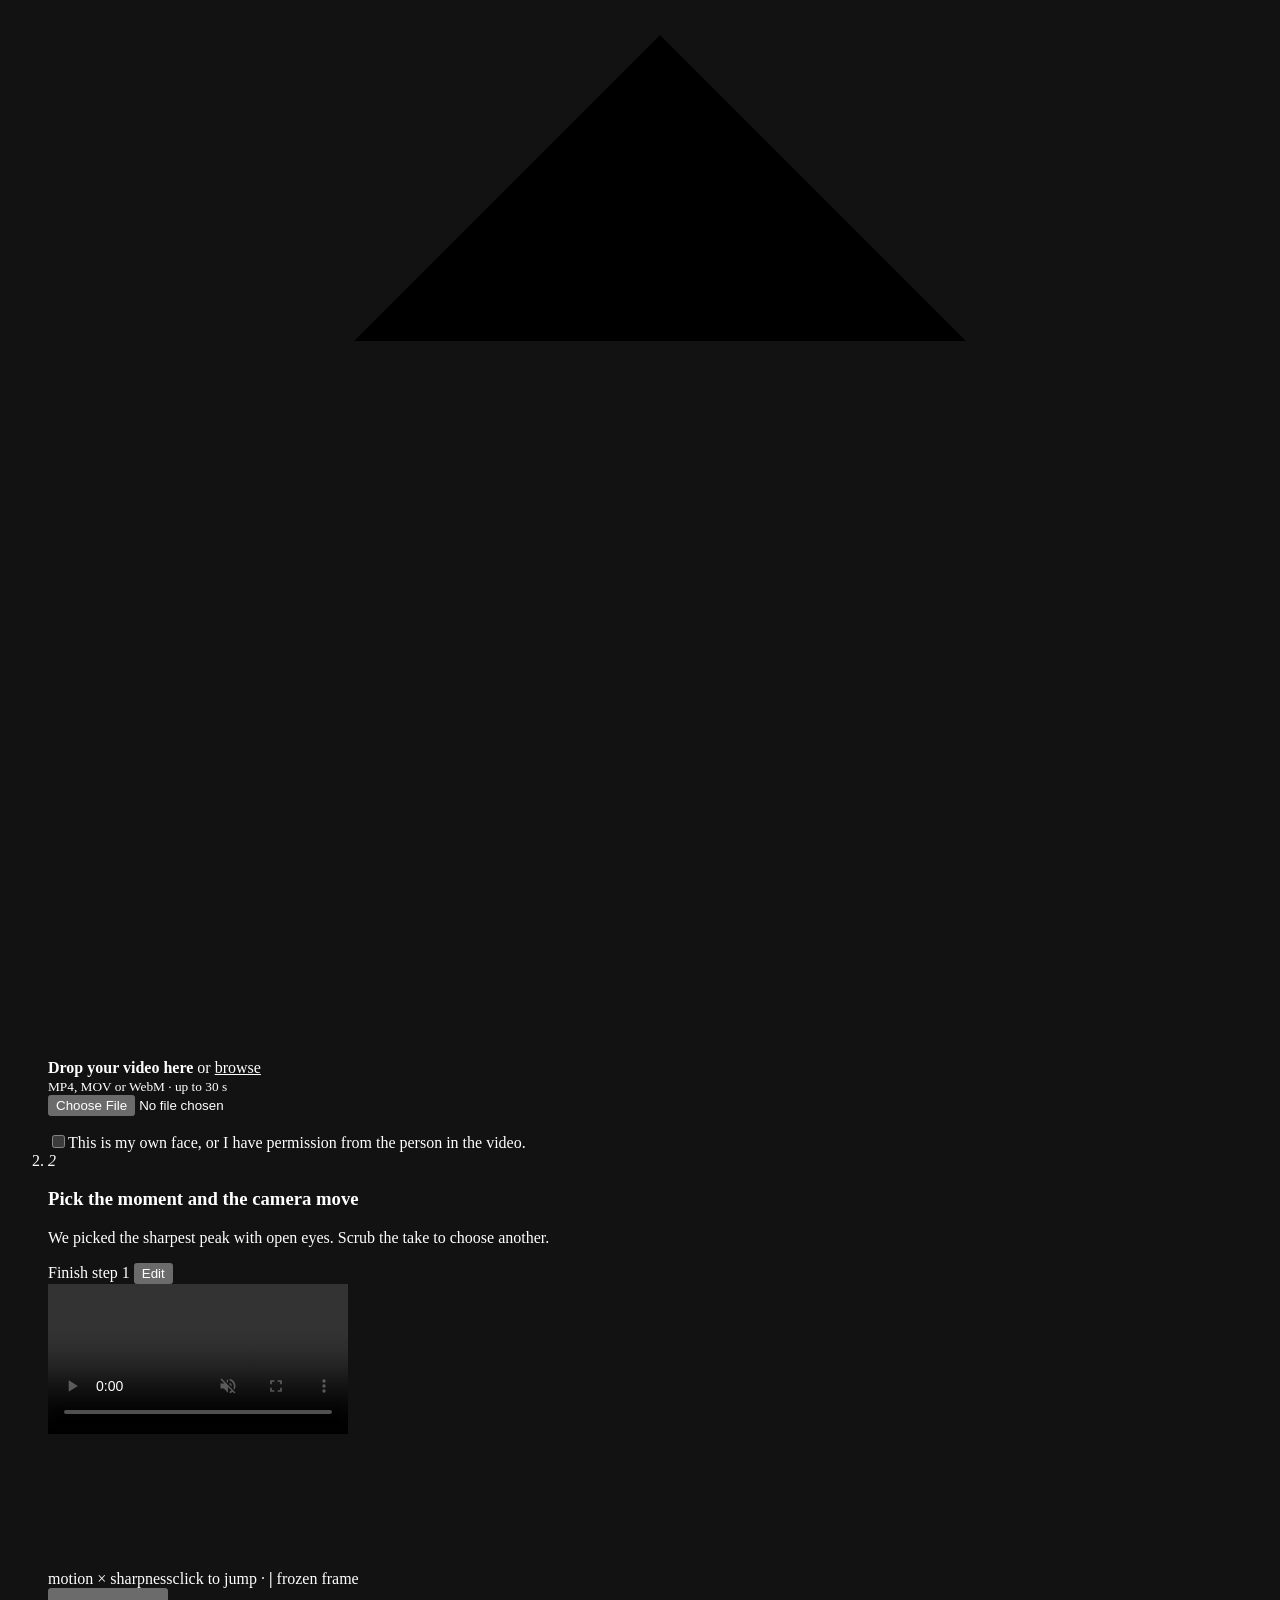
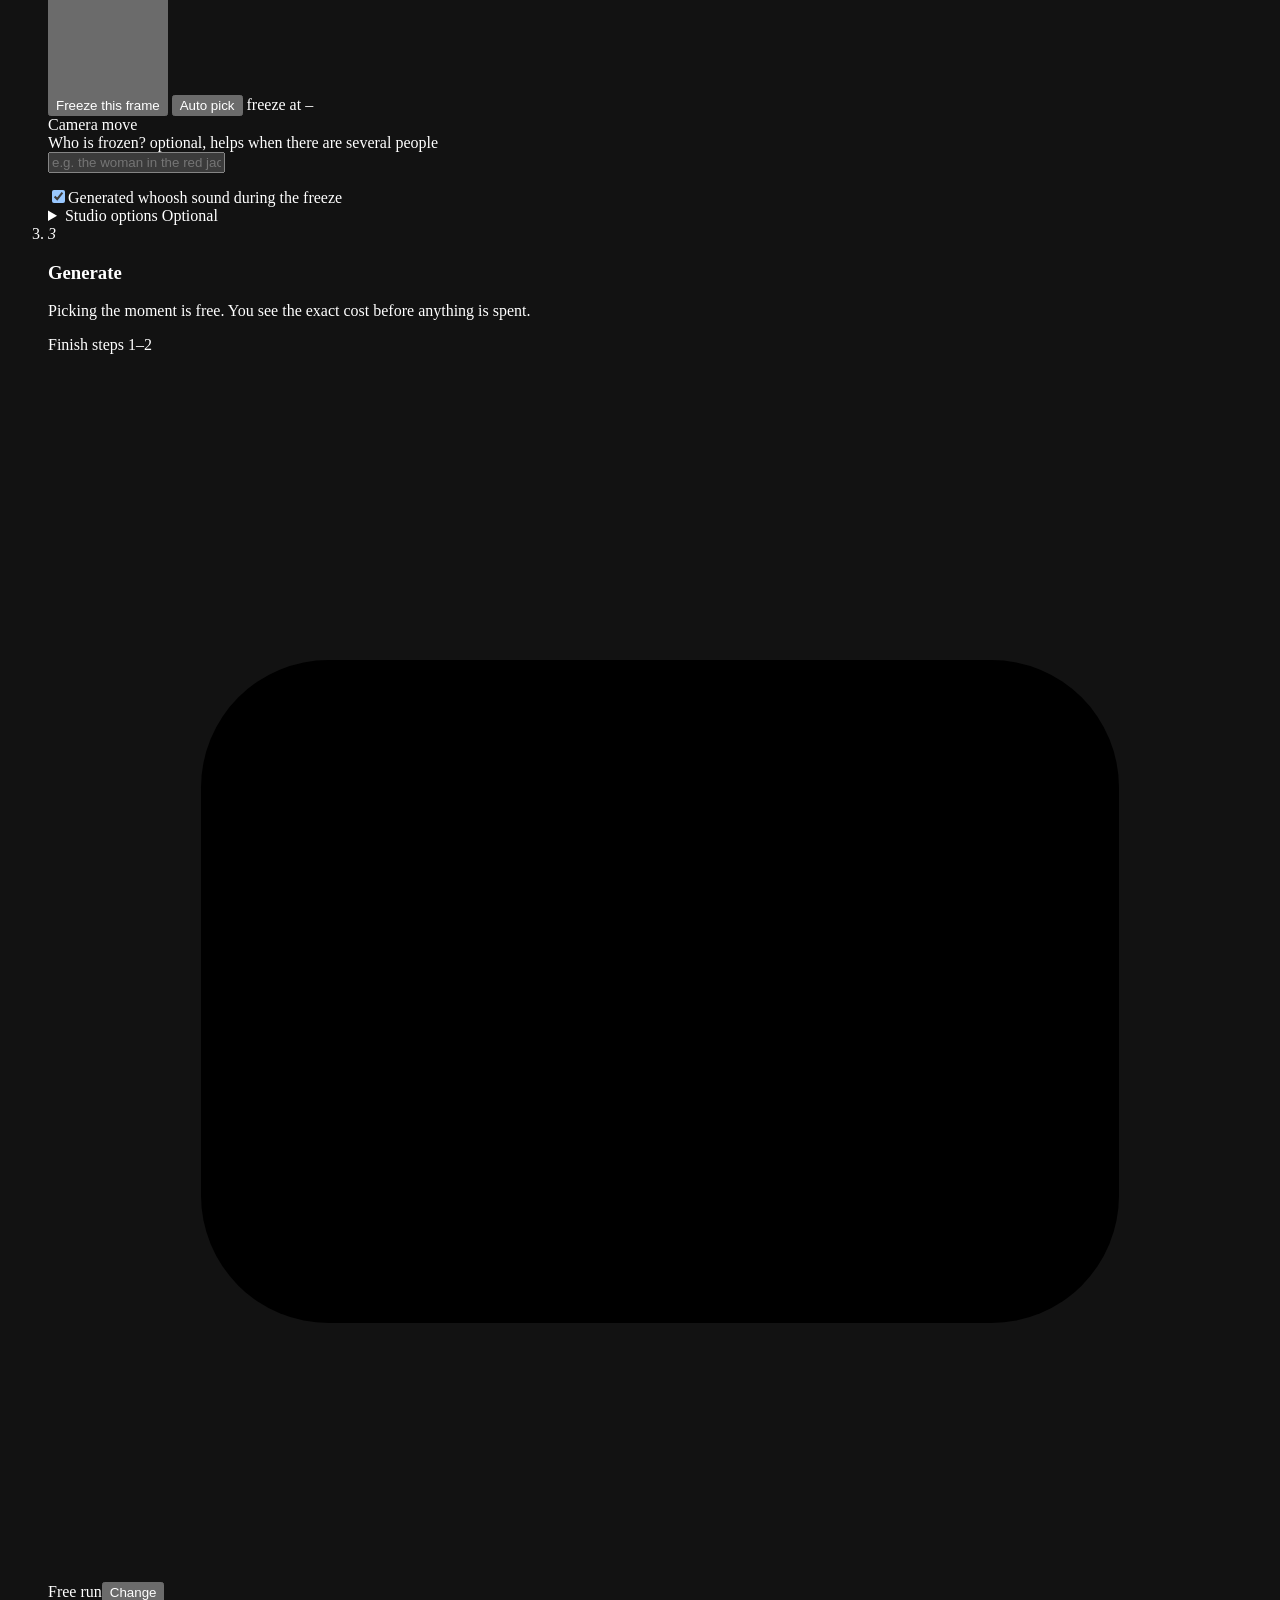
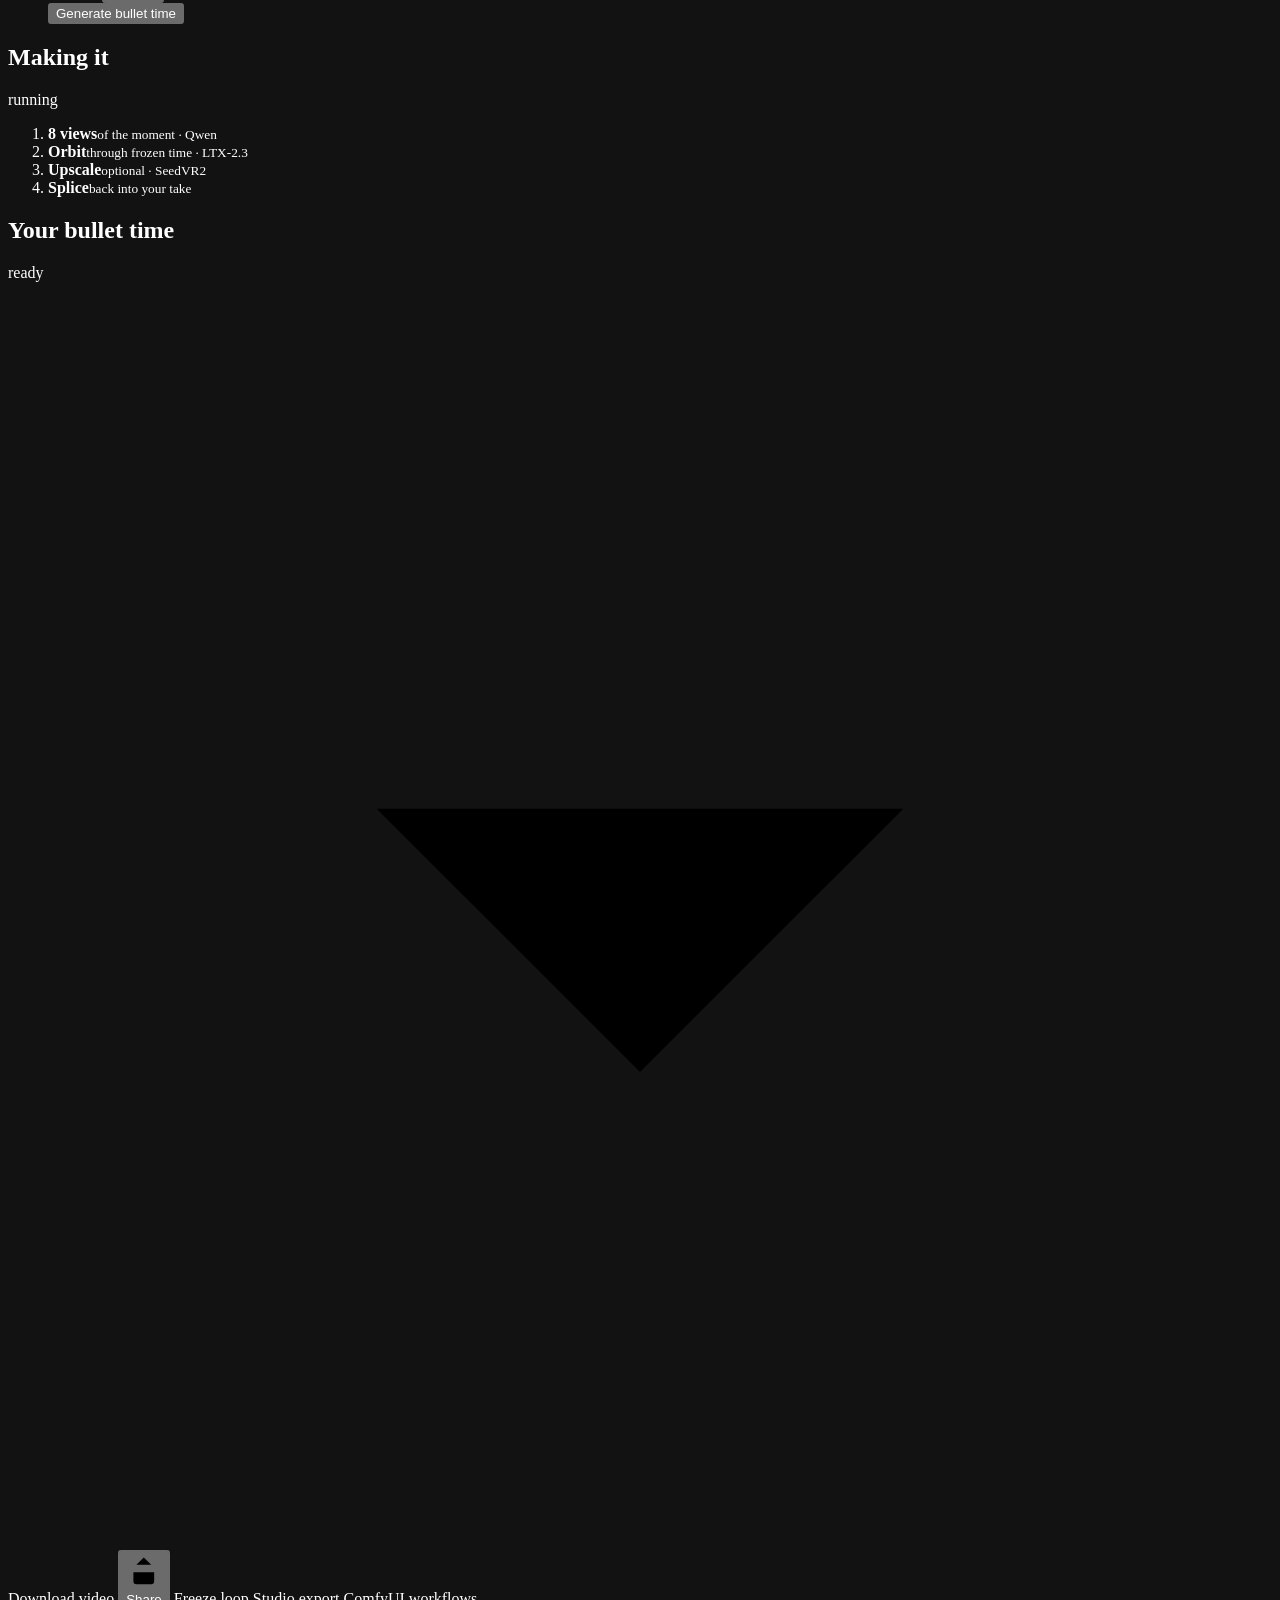
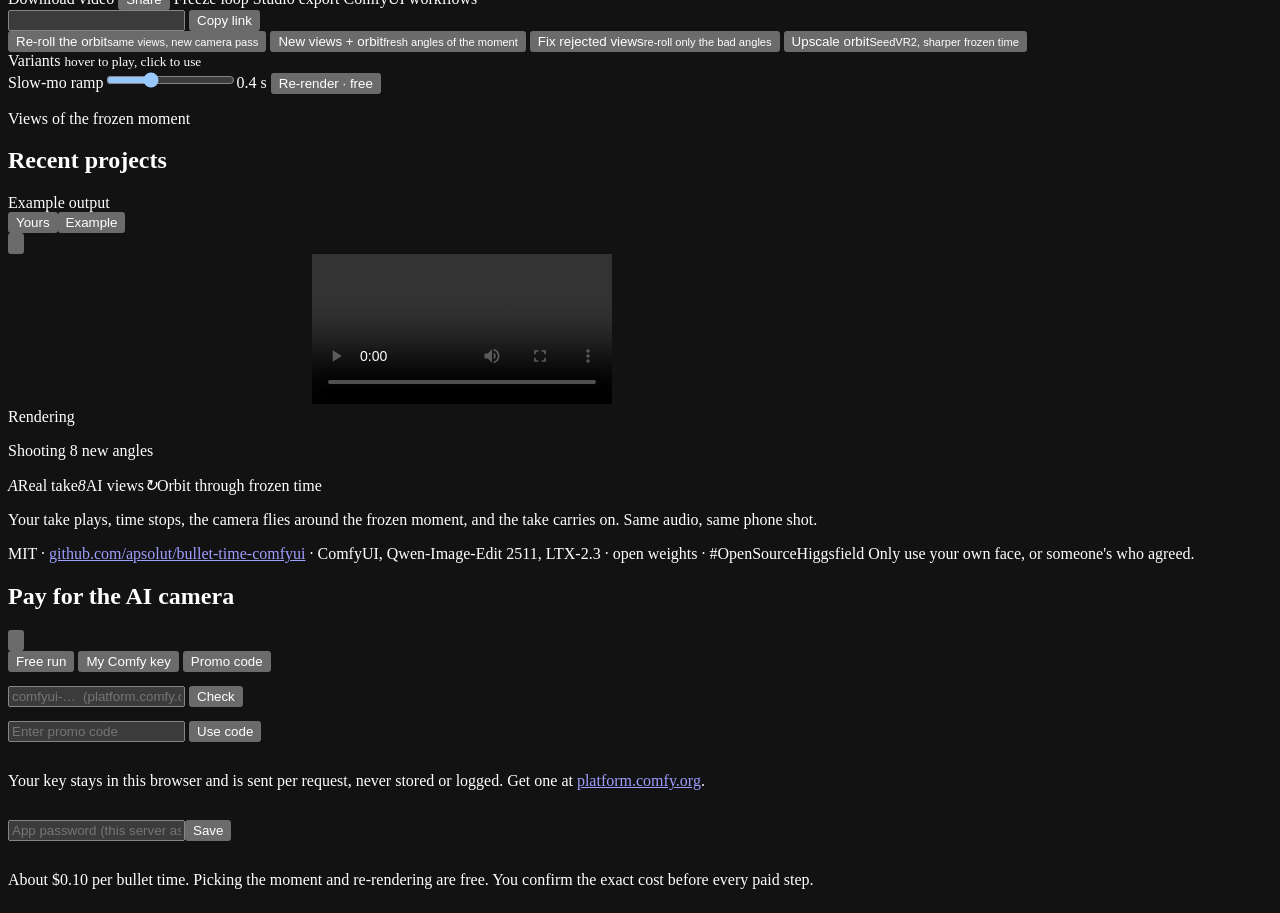
==== commit e1dd9d10: "Accent #24dfa5 everywhere (app, share page, landing), breathing running badge, live promo balance - " ====
--- a/bullettime/web/index.html
+++ b/bullettime/web/index.html
@@ -16,14 +16,14 @@
 <meta name="twitter:creator" content="@apsolut">
 <meta name="theme-color" content="#0a0a0a">
 <meta name="color-scheme" content="dark">
-<link rel="icon" href="data:image/svg+xml,%3Csvg xmlns='http://www.w3.org/2000/svg' viewBox='0 0 32 32'%3E%3Crect width='32' height='32' rx='8' fill='%230a0a0a'/%3E%3Ccircle cx='16' cy='16' r='10' fill='none' stroke='%23f0fe68' stroke-width='2.5' stroke-dasharray='4.5 3.2'/%3E%3Ccircle cx='16' cy='16' r='4' fill='%23fafafa'/%3E%3C/svg%3E">
+<link rel="icon" href="data:image/svg+xml,%3Csvg xmlns='http://www.w3.org/2000/svg' viewBox='0 0 32 32'%3E%3Crect width='32' height='32' rx='8' fill='%230a0a0a'/%3E%3Ccircle cx='16' cy='16' r='10' fill='none' stroke='%2324dfa5' stroke-width='2.5' stroke-dasharray='4.5 3.2'/%3E%3Ccircle cx='16' cy='16' r='4' fill='%23fafafa'/%3E%3C/svg%3E">
 <link rel="preload" href="/web/InterVariable.woff2" as="font" type="font/woff2" crossorigin>
 <link rel="stylesheet" href="/web/style.css">
 </head>
 <body>
 <div class="aura" aria-hidden="true"><img src="/web/example.jpg" alt="" decoding="async"></div>
 <header class="top">
-  <a class="brand" href="/"><svg class="logo" viewBox="0 0 24 24" aria-hidden="true"><circle cx="12" cy="12" r="9" fill="none" stroke="#f0fe68" stroke-width="2.2" stroke-dasharray="4 2.8"/><circle cx="12" cy="12" r="3.6" fill="#fafafa"/></svg>Bullet Time</a>
+  <a class="brand" href="/"><svg class="logo" viewBox="0 0 24 24" aria-hidden="true"><circle cx="12" cy="12" r="9" fill="none" stroke="#24dfa5" stroke-width="2.2" stroke-dasharray="4 2.8"/><circle cx="12" cy="12" r="3.6" fill="#fafafa"/></svg>Bullet Time</a>
   <nav>
     <a href="/" id="newProject" class="hdr-btn hidden" title="Start over with a new take"><svg class="i" viewBox="0 0 24 24" aria-hidden="true"><path d="M3 12a9 9 0 1 0 3-6.7L3 8M3 3v5h5"/></svg><span>Start over</span></a>
     <div class="hist-wrap">
@@ -103,6 +103,7 @@
               <summary>Studio options <span class="opt">Optional</span></summary>
               <div class="adv-b">
                 <label class="opt-row"><span><b>Quality views</b> · 40 steps, about 5x the view cost</span><span class="switch"><input type="checkbox" id="quality"><span></span></span></label>
+                <label class="opt-row hidden" id="engineRow"><span><b>Engine</b> · <span id="engineHint">video model for the orbit</span></span><select id="engine"></select></label>
                 <label class="opt-row"><span><b>Variants</b> · orbits in parallel, pick the best</span><select id="variants"><option>1</option><option>2</option><option>3</option><option>4</option></select></label>
                 <label class="opt-row"><span><b>Colour match</b> to the real frame</span><span class="row"><input type="range" id="cm" min="0" max="1" step="0.1" value="0"><span class="val" id="cmV">off</span></span></label>
                 <label class="opt-row"><span><b>View keyframe strength</b></span><span class="row"><input type="range" id="guide" min="0.3" max="1" step="0.1" value="0.6"><span class="val" id="guideV">0.6</span></span></label>
@@ -131,7 +132,7 @@
     </section>
 
     <section class="card hidden" id="runCard" aria-live="polite">
-      <div class="card-h"><h2>Making it</h2><span class="badge" id="runBadge">running</span></div>
+      <div class="card-h"><h2>Making it</h2><span class="badge run" id="runBadge">running</span></div>
       <ol class="psteps" id="steps">
         <li data-s="stills"><b><span class="dot"></span>8 views</b><small>of the moment · Qwen</small></li>
         <li data-s="orbit"><b><span class="dot"></span>Orbit</b><small>through frozen time · LTX-2.3</small></li>
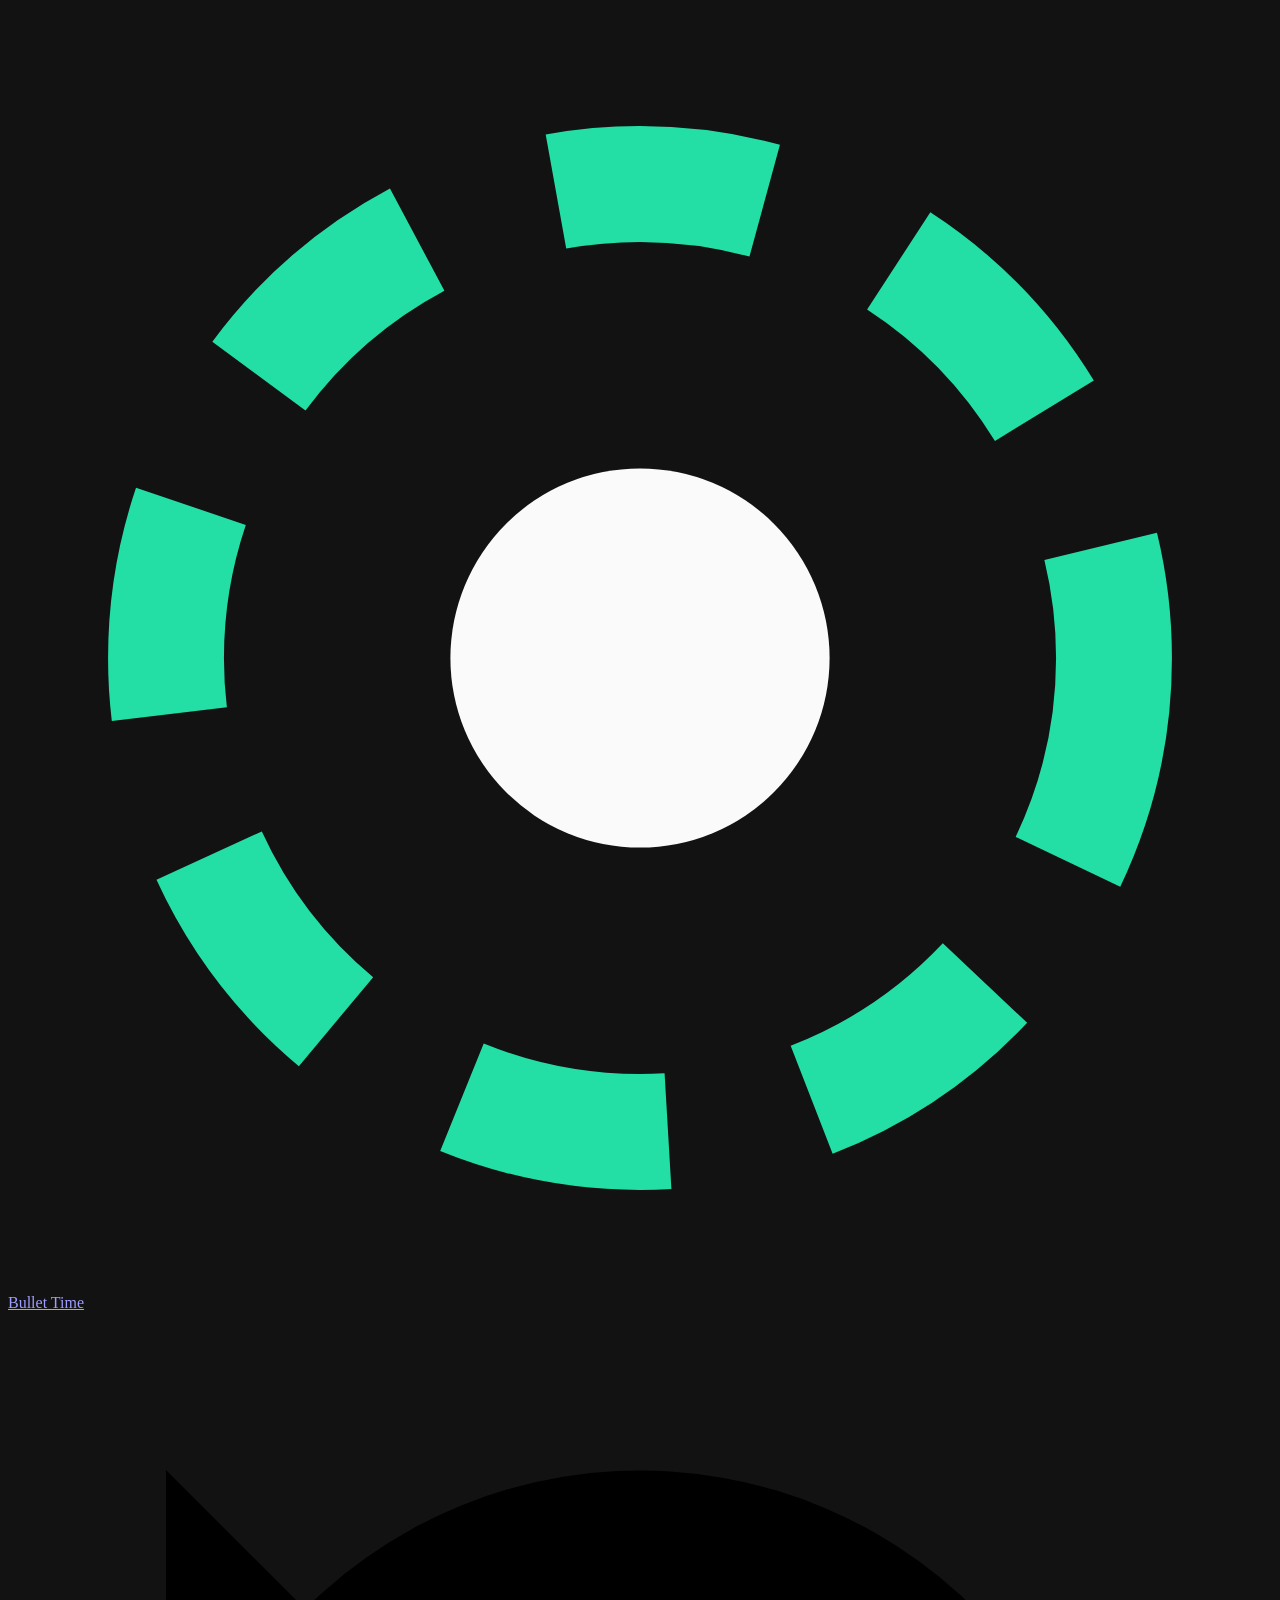
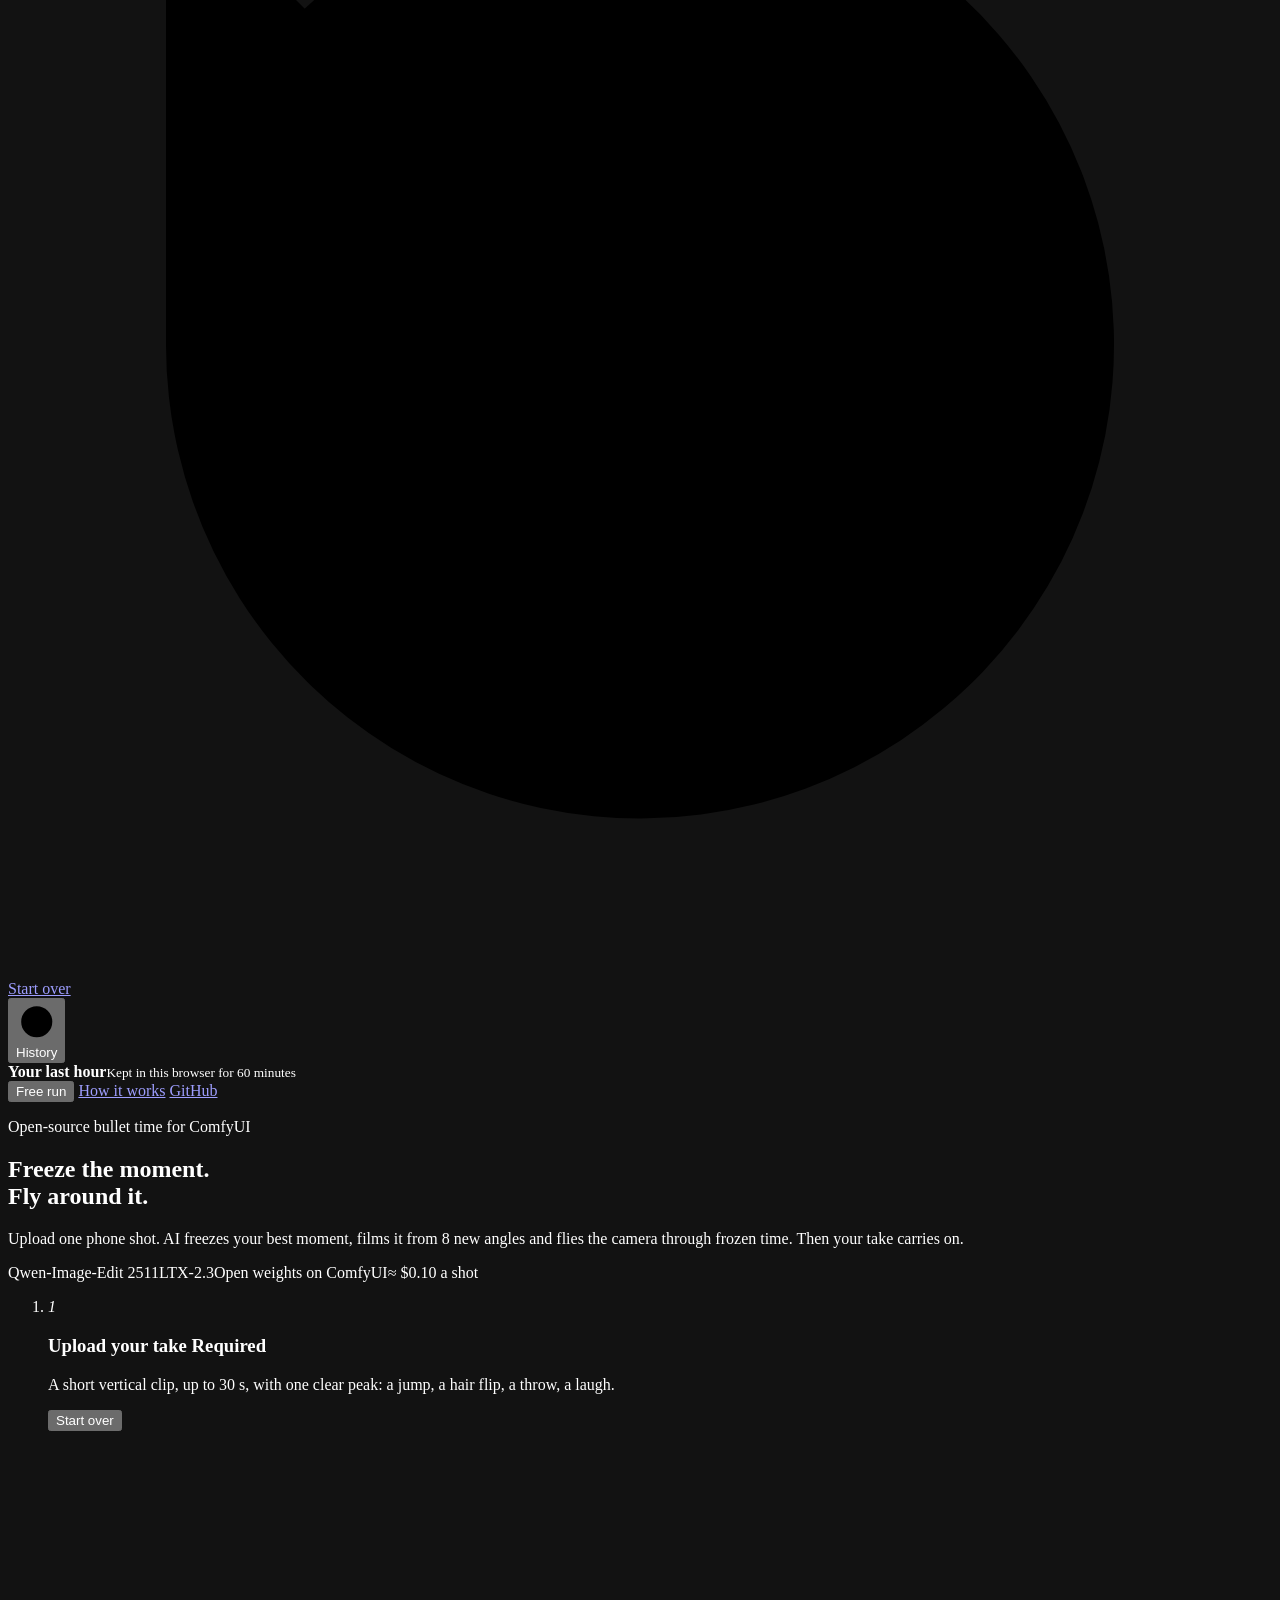
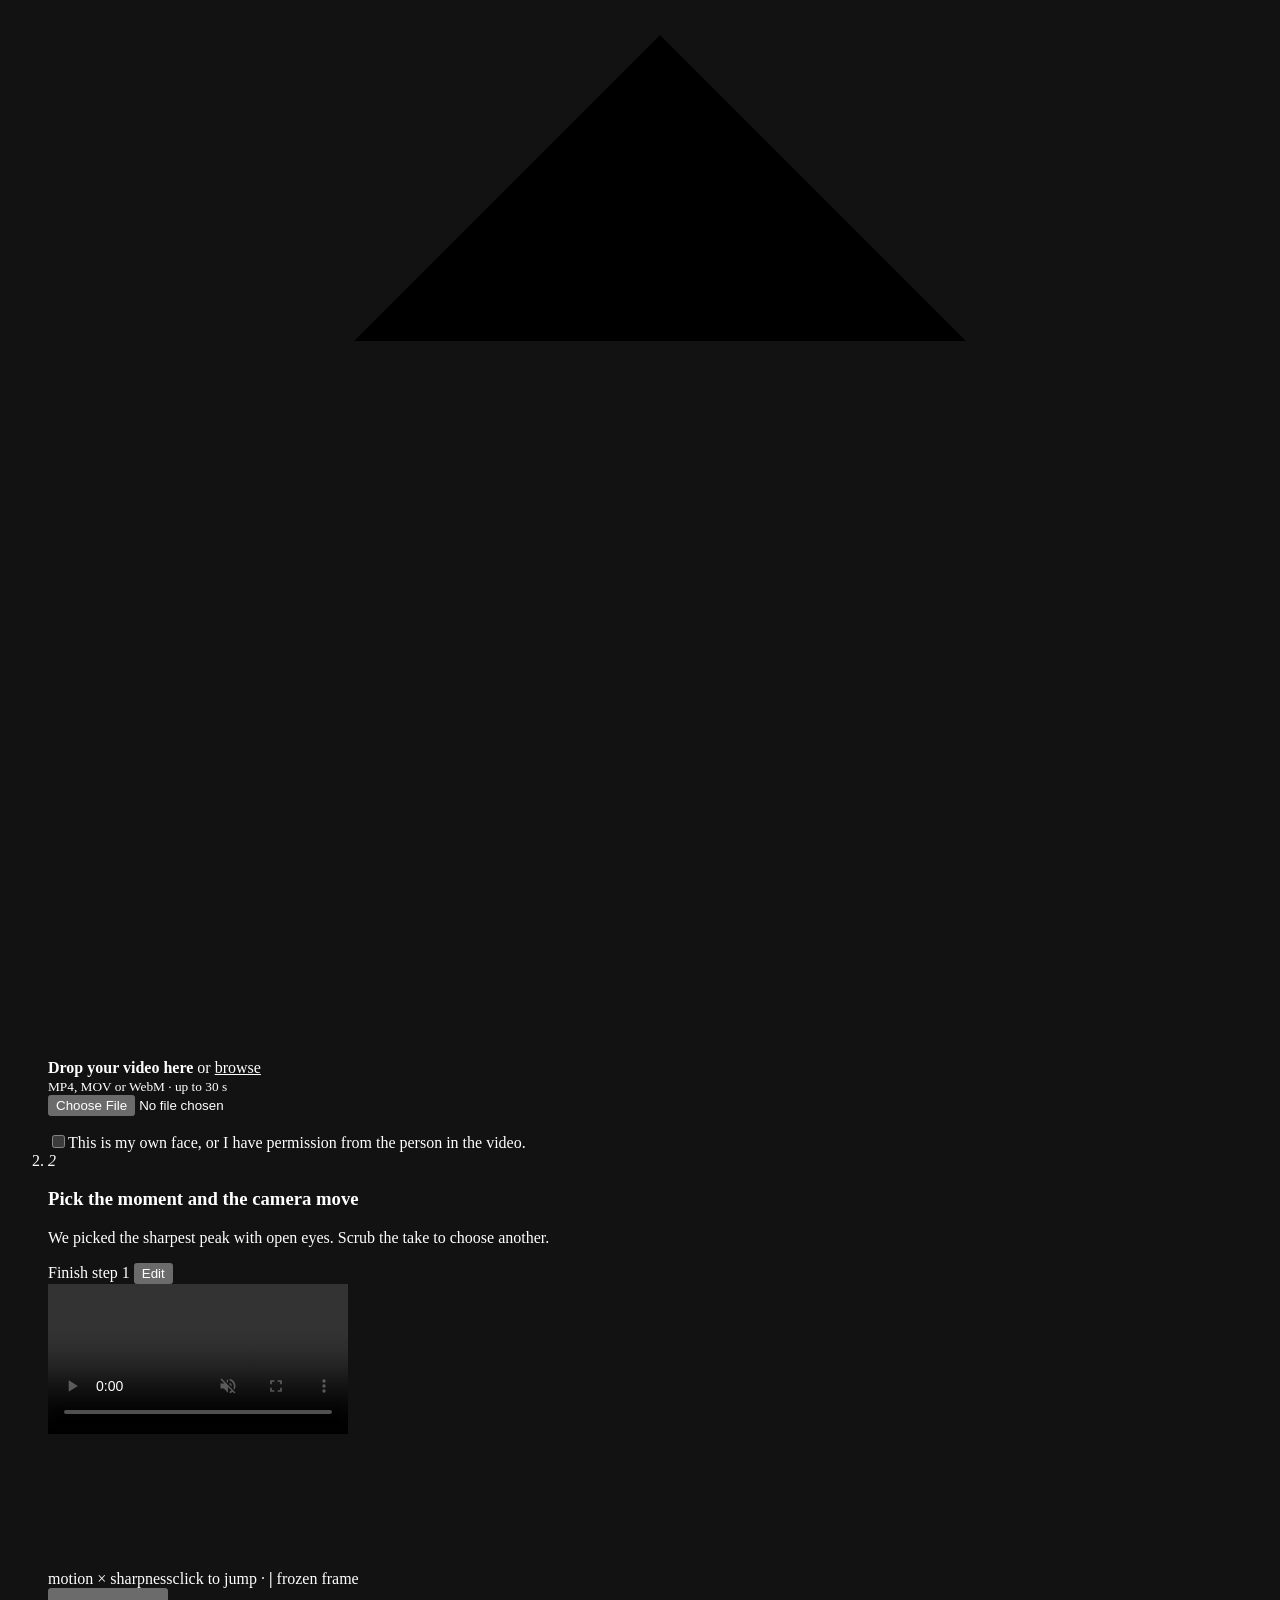
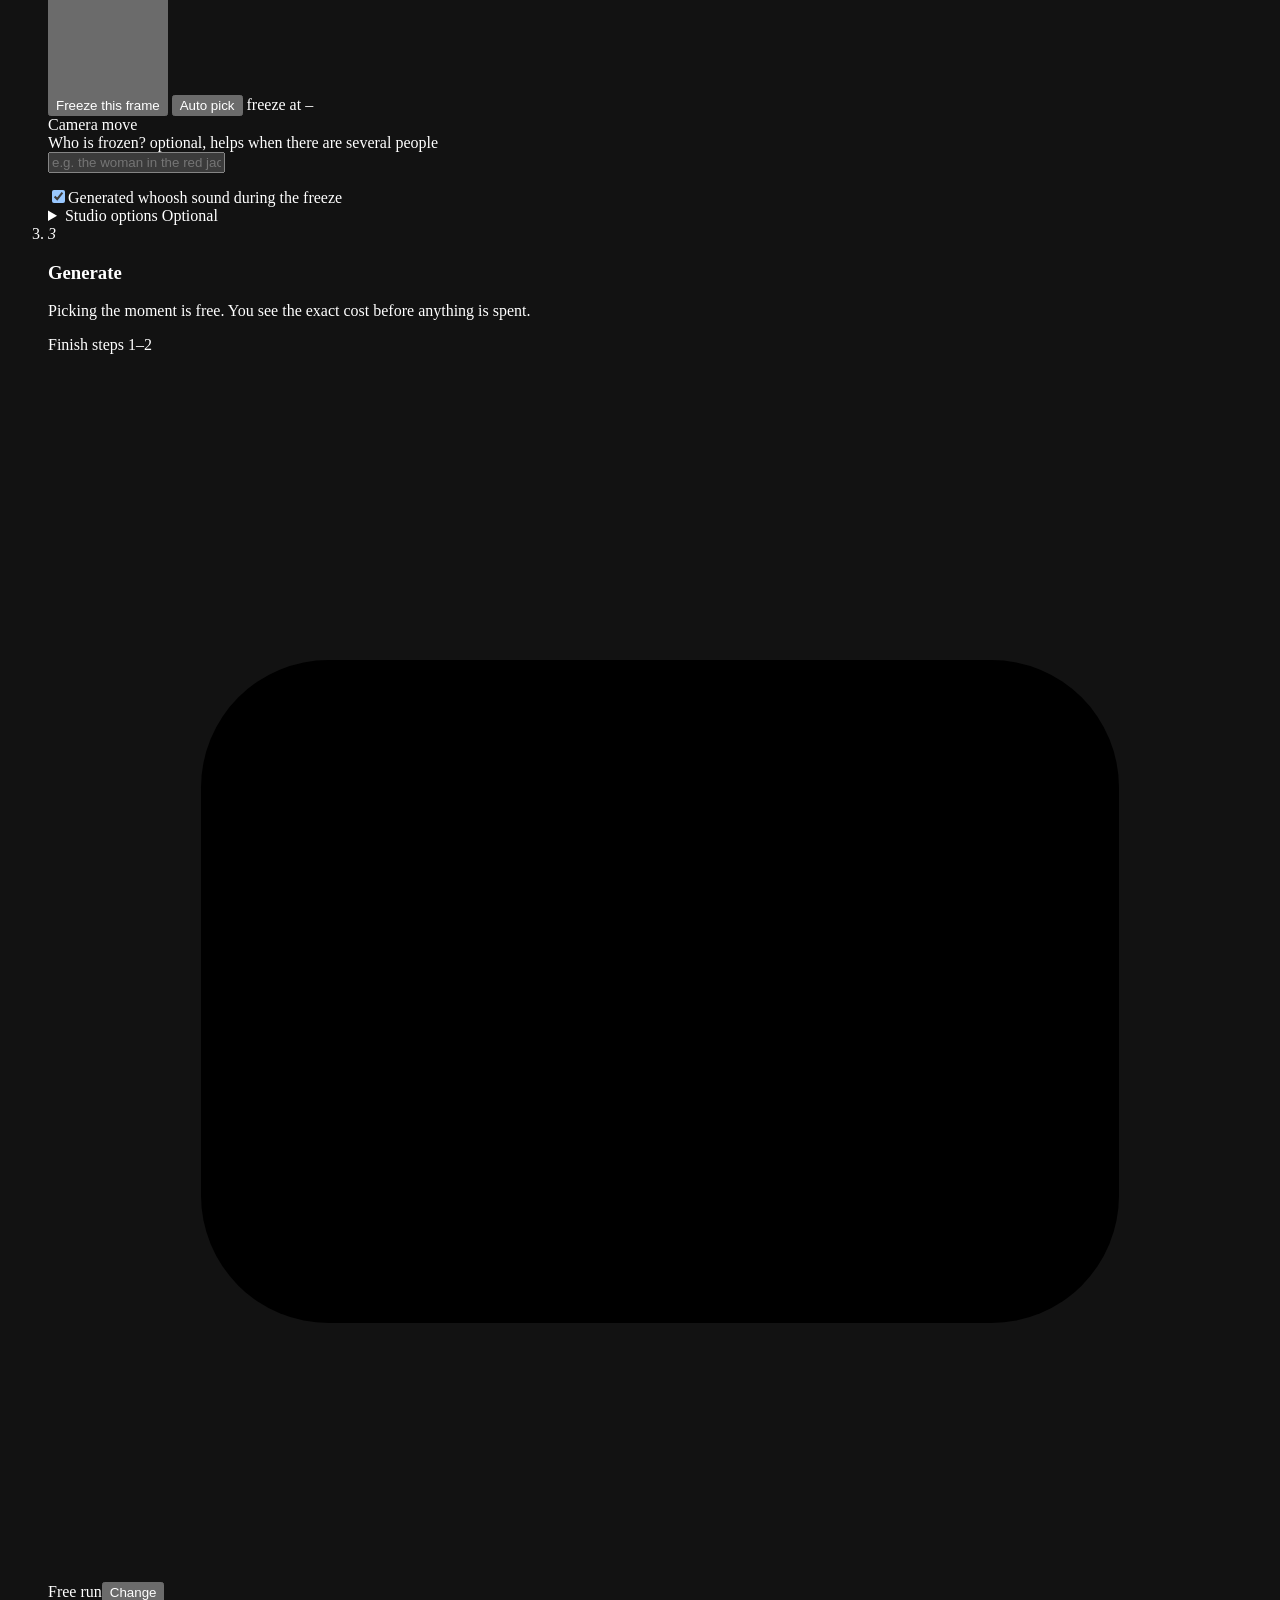
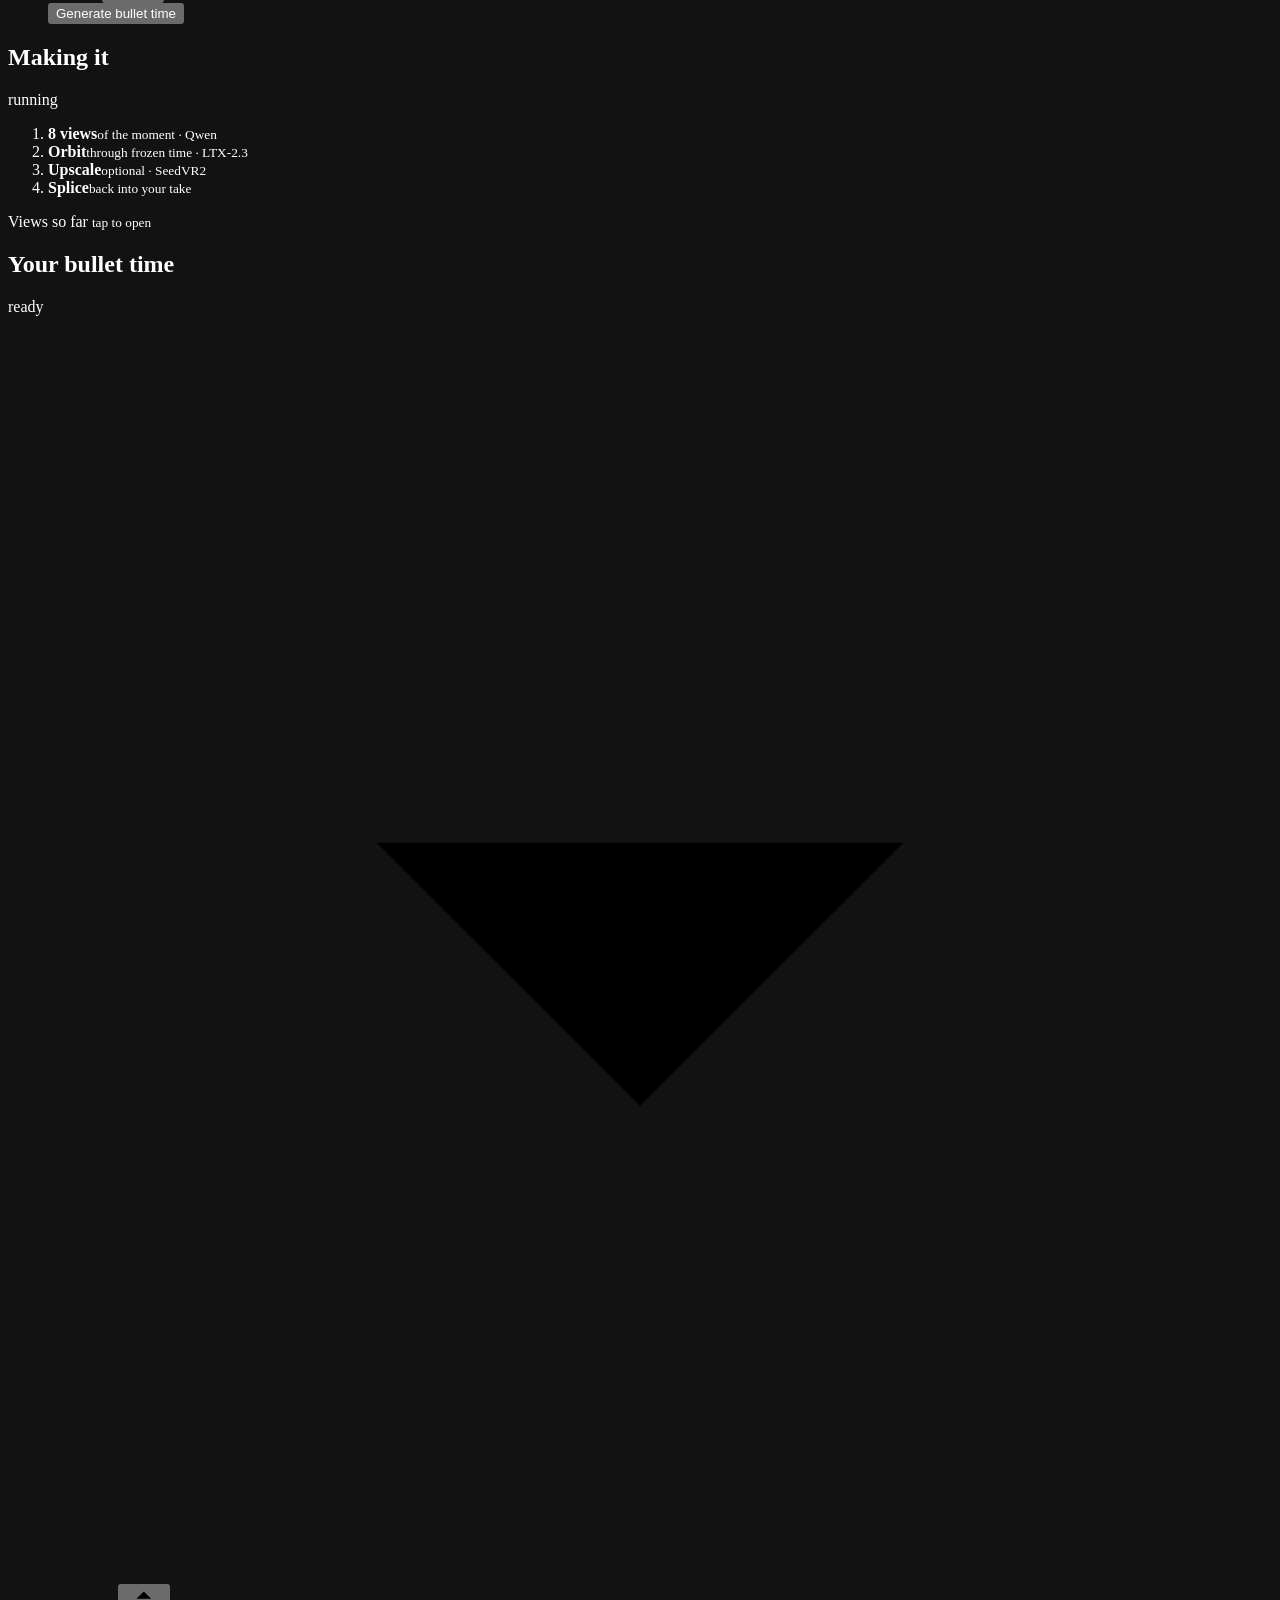
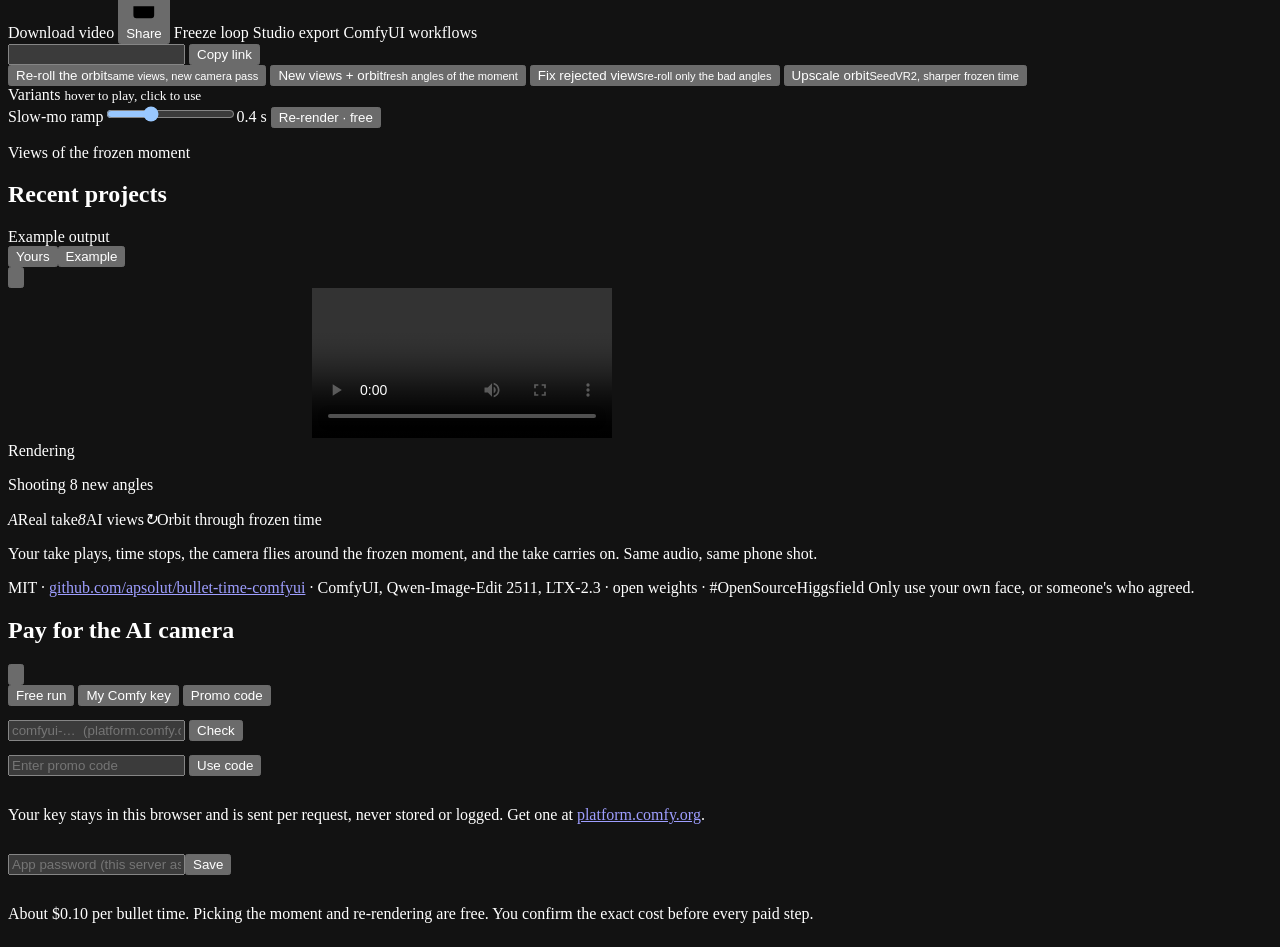
==== commit 437151c2: "Web app: gallery for the frozen-moment views (lightbox with arrows, keys, swipe, strip), views shown" ====
--- a/bullettime/web/index.html
+++ b/bullettime/web/index.html
@@ -139,6 +139,7 @@
         <li data-s="upscale"><b><span class="dot"></span>Upscale</b><small>optional · SeedVR2</small></li>
         <li data-s="render"><b><span class="dot"></span>Splice</b><small>back into your take</small></li>
       </ol>
+      <div id="runViews" class="hidden"><div class="sub-h">Views so far <small class="muted">tap to open</small></div><div class="stills" id="runStills"></div></div>
       <p class="runmsg" id="runMsg"></p>
       <p class="err" id="runErr"></p>
     </section>
@@ -235,6 +236,16 @@
   </section>
 </aside>
 
+<dialog id="lightbox" class="lb" aria-label="Views of the frozen moment">
+  <div class="lb-top"><span class="lb-c" id="lbCount"></span><span class="lb-name" id="lbName"></span><button type="button" class="lb-x" id="lbClose" aria-label="Close"><svg class="i" viewBox="0 0 24 24" aria-hidden="true"><path d="M6 6l12 12M18 6L6 18"/></svg></button></div>
+  <div class="lb-stage" id="lbStage">
+    <button type="button" class="lb-nav prev" id="lbPrev" aria-label="Previous view"><svg class="i" viewBox="0 0 24 24" aria-hidden="true"><path d="M15 5l-7 7 7 7"/></svg></button>
+    <img id="lbImg" alt="">
+    <button type="button" class="lb-nav next" id="lbNext" aria-label="Next view"><svg class="i" viewBox="0 0 24 24" aria-hidden="true"><path d="M9 5l7 7-7 7"/></svg></button>
+  </div>
+  <p class="lb-why" id="lbWhy"></p>
+  <div class="lb-strip" id="lbStrip"></div>
+</dialog>
 <dialog id="confirm">
   <form method="dialog">
     <h3 id="cTitle">Confirm</h3>
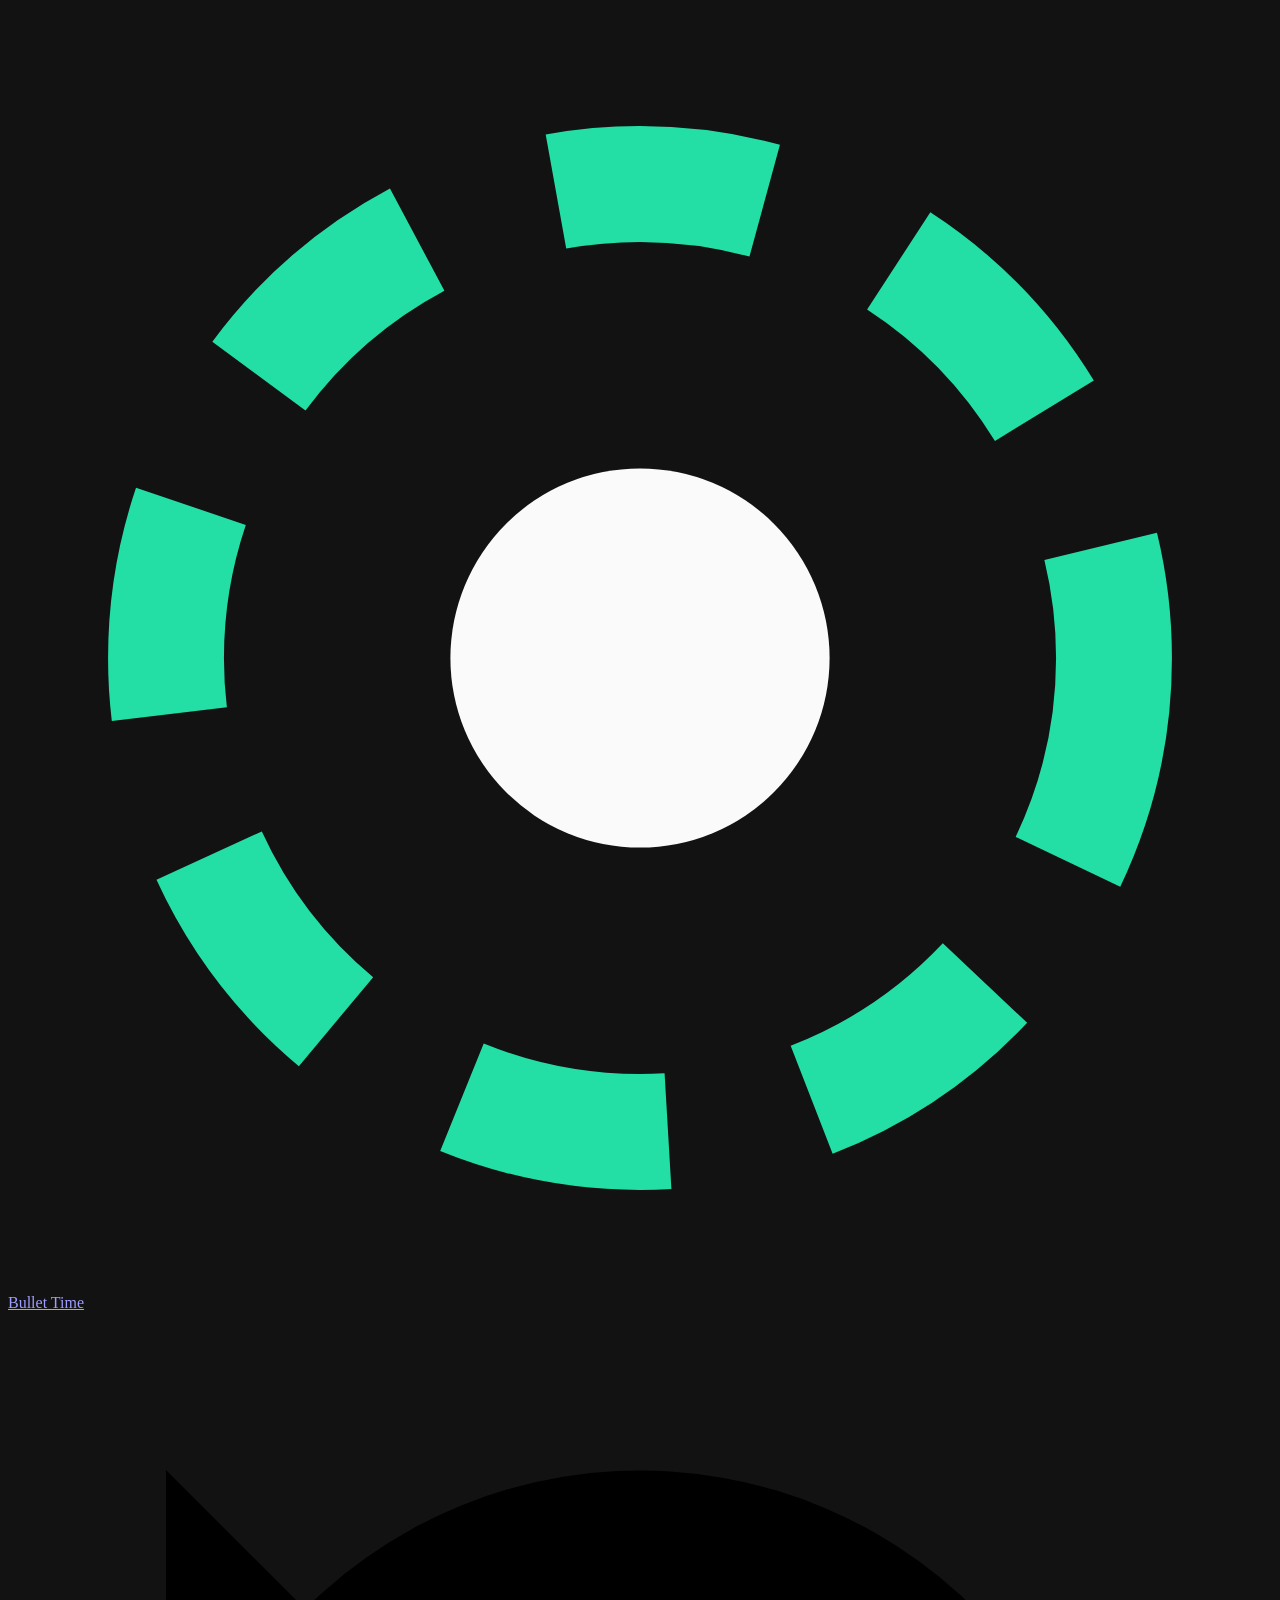
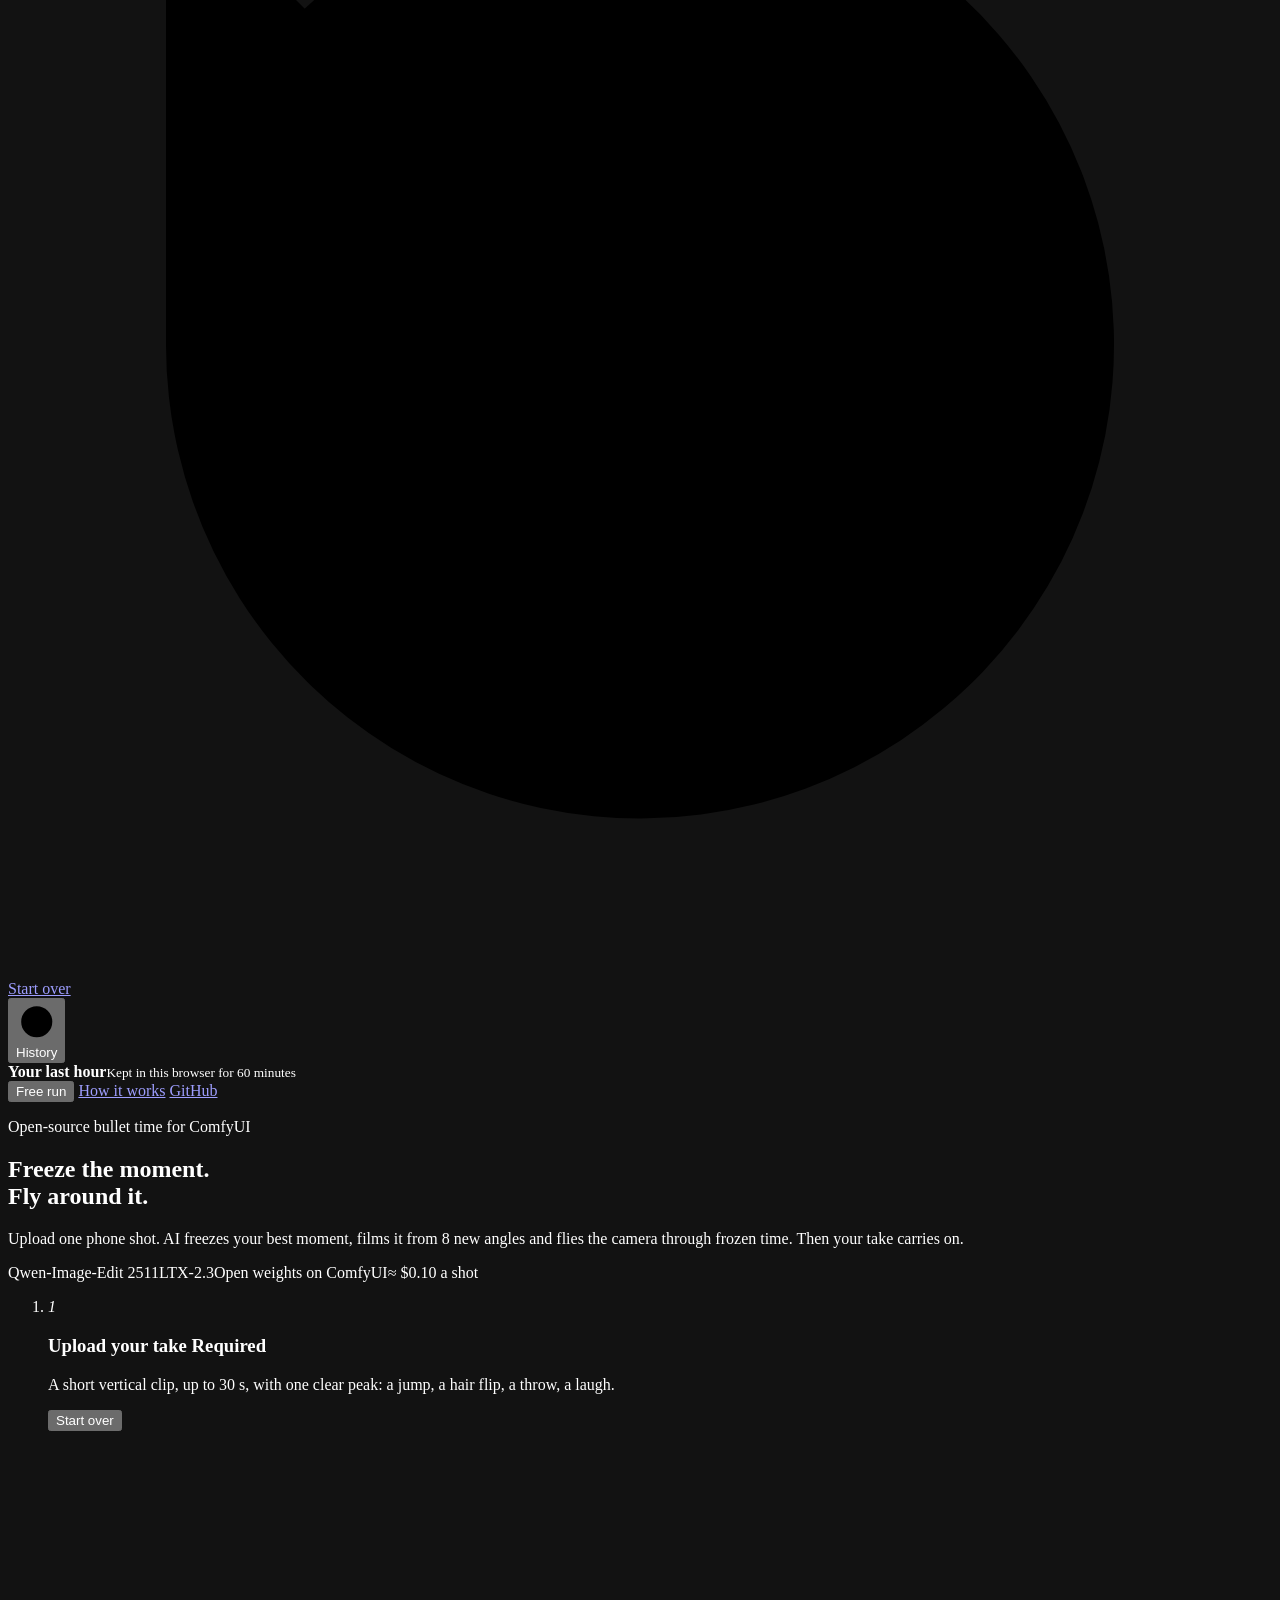
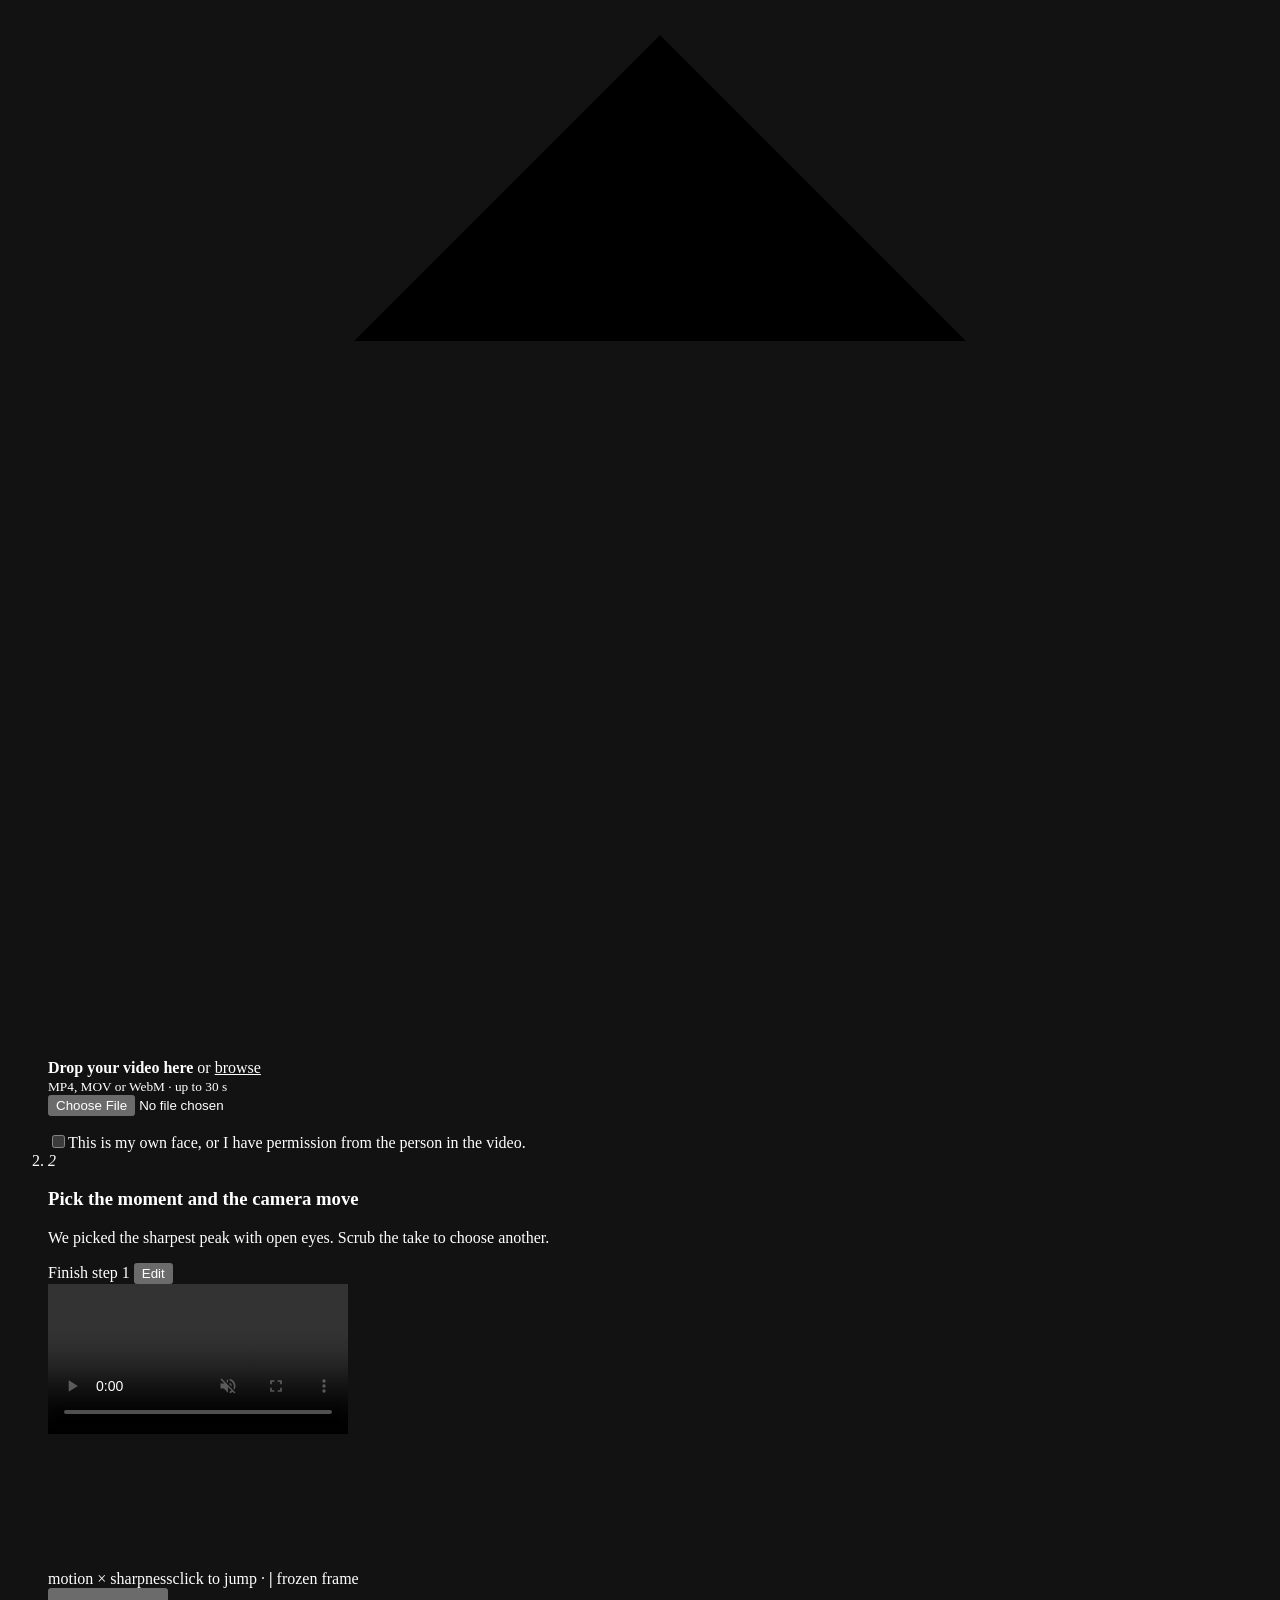
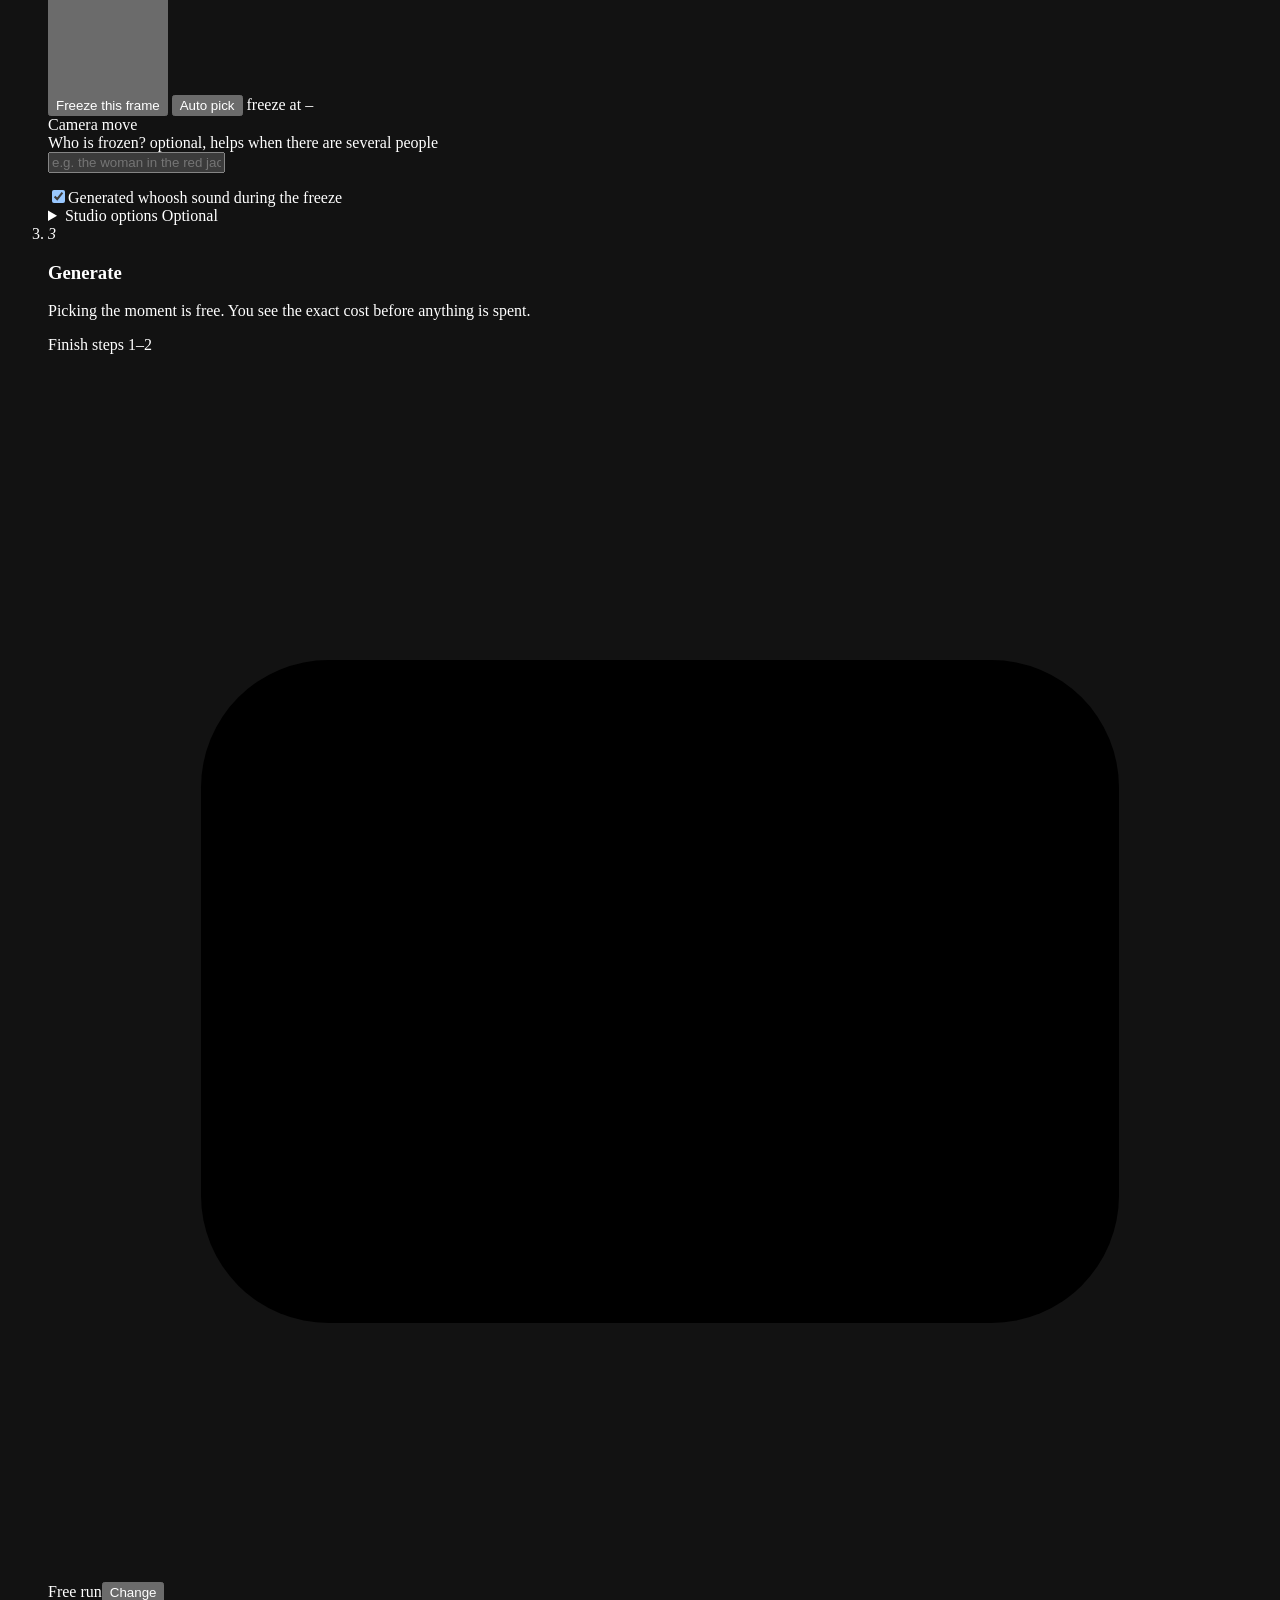
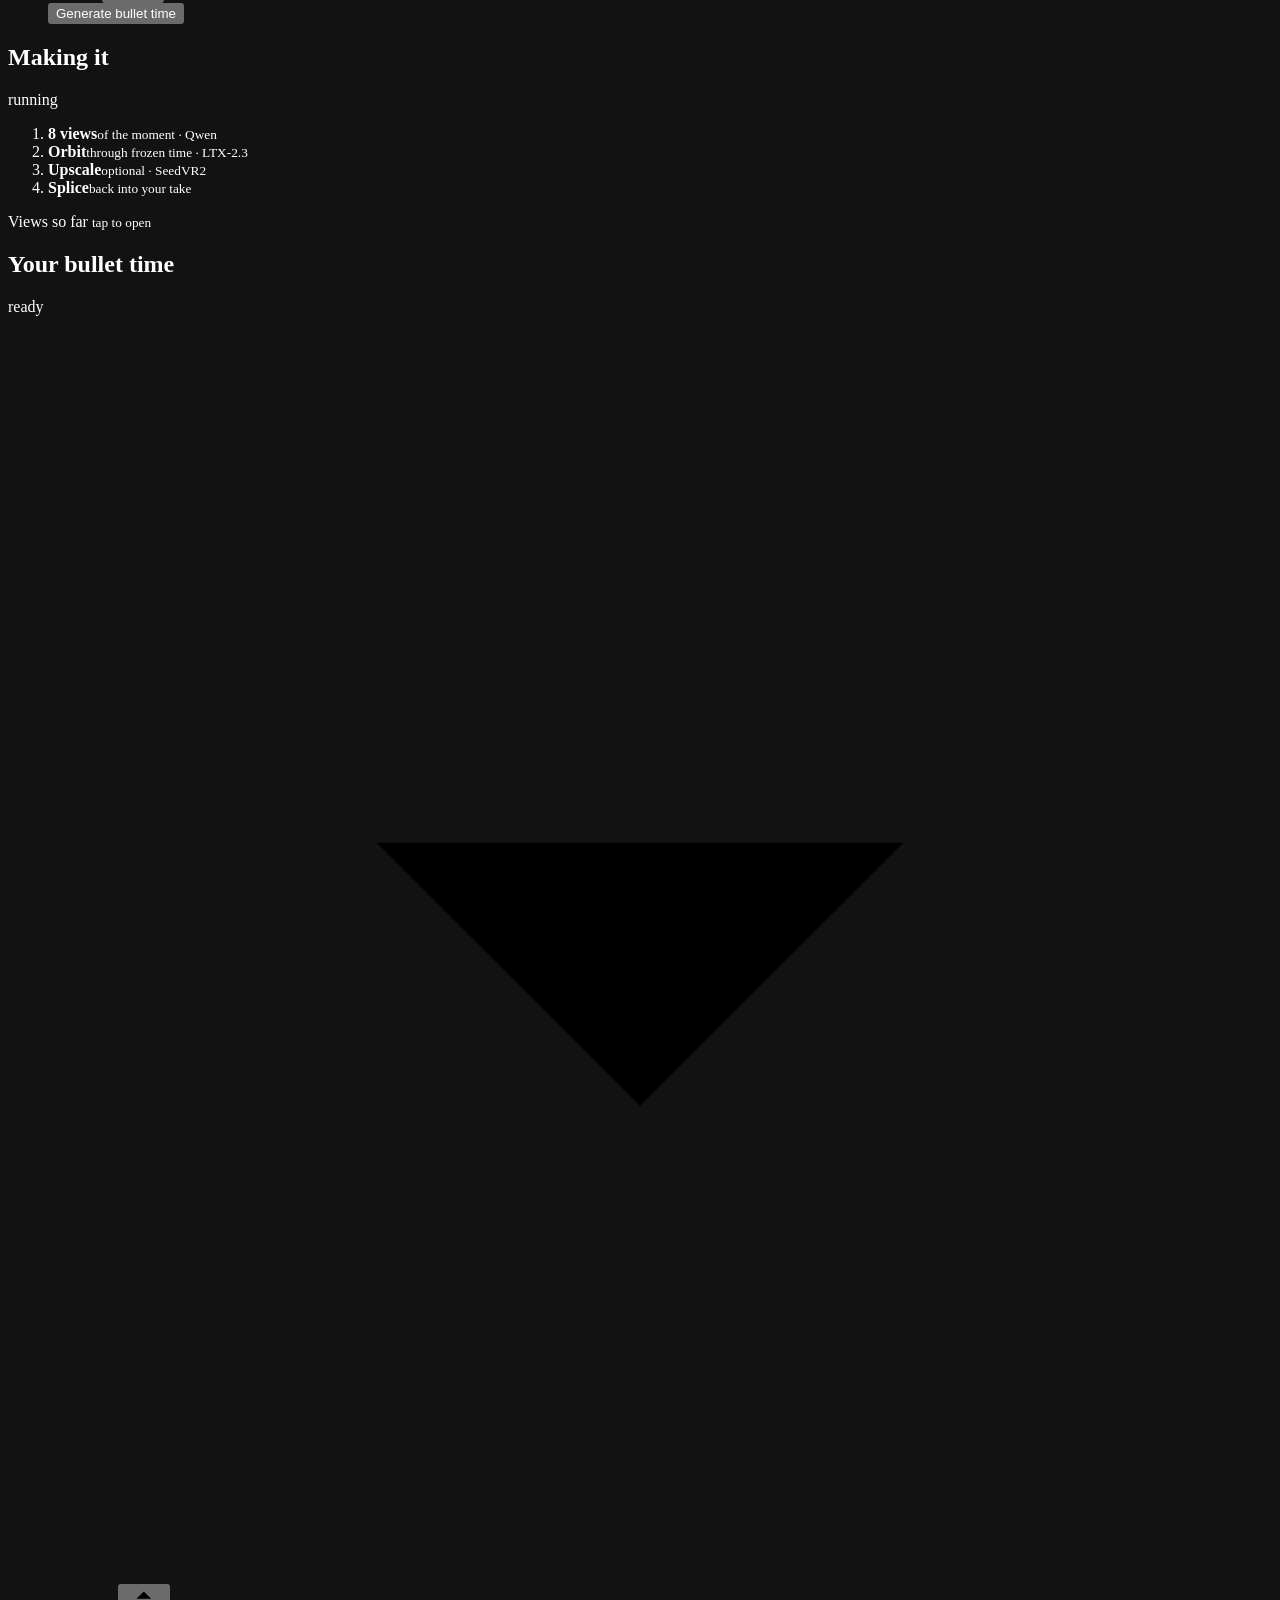
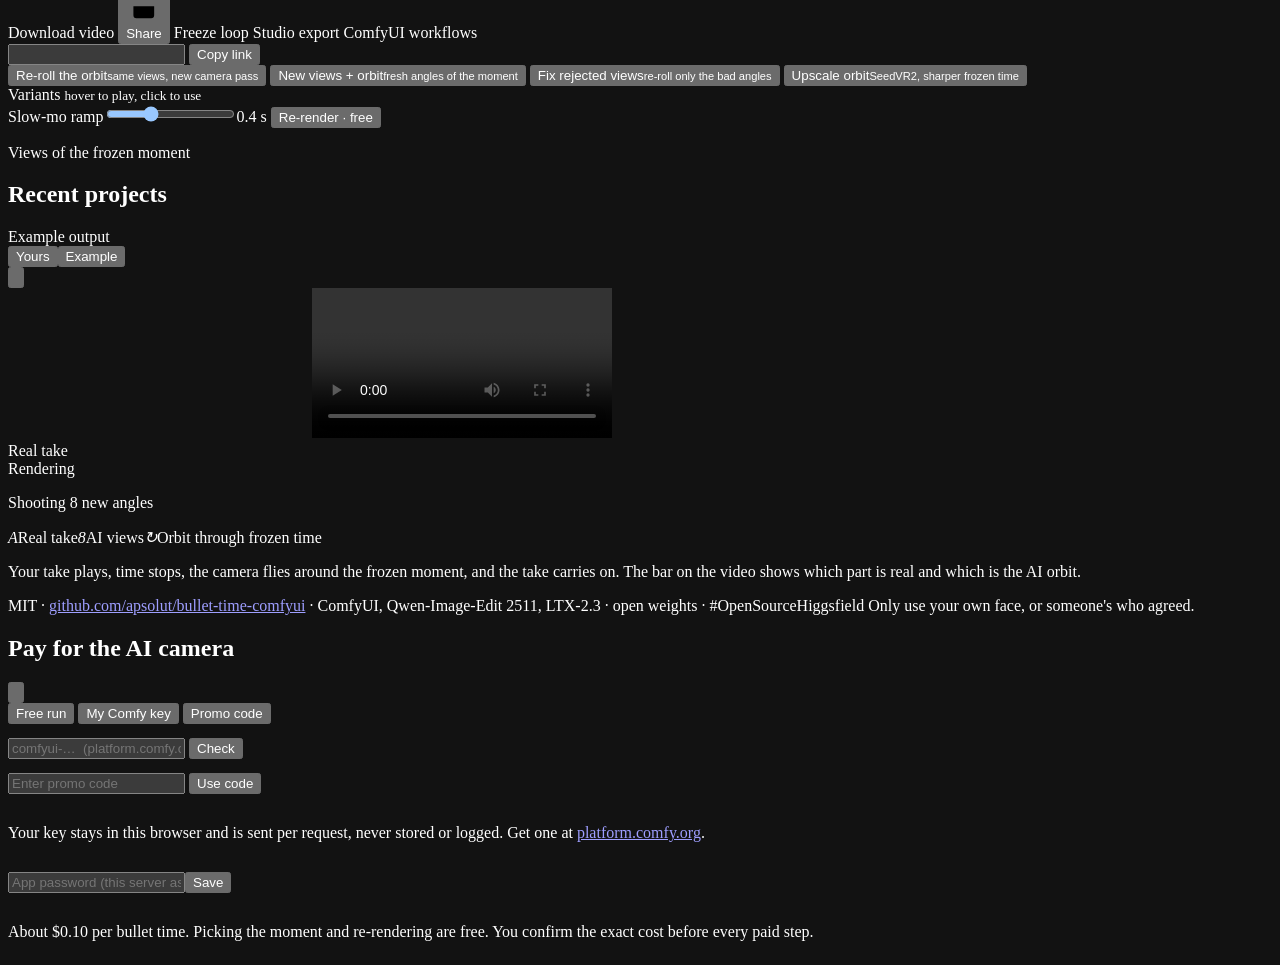
==== commit 31884082: "Web app: stage shows what is playing (real take vs AI orbit bar + chip, legend chips light up), real" ====
--- a/bullettime/web/index.html
+++ b/bullettime/web/index.html
@@ -194,6 +194,10 @@
       <div class="stage-frame">
         <video id="stageEx" src="/web/example.mp4" poster="/web/example.jpg" muted loop playsinline autoplay preload="metadata"></video>
         <video id="result" class="hidden" controls playsinline loop></video>
+        <div class="seg-ui" id="segUi" aria-hidden="true">
+          <span class="seg-chip" id="segChip">Real take</span>
+          <div class="seg-bar" id="segBar"><i class="seg-head" id="segHead"></i></div>
+        </div>
         <div class="stage-run hidden" id="stageRun" aria-hidden="true">
           <span class="sr-k"><span class="pp-dot"></span><span id="srK">Rendering</span></span>
           <p class="sr-t" id="srT">Shooting 8 new angles</p>
@@ -201,8 +205,8 @@
           <div class="sr-bar" id="srBar"><i data-s="stills"></i><i data-s="orbit"></i><i data-s="upscale"></i><i data-s="render"></i></div>
         </div>
       </div>
-      <div class="stage-chips"><span><i>A</i>Real take</span><span><i>8</i>AI views</span><span><i>↻</i>Orbit through frozen time</span></div>
-      <p class="stage-cap" id="stageCap">Your take plays, time stops, the camera flies around the frozen moment, and the take carries on. Same audio, same phone shot.</p>
+      <div class="stage-chips" id="stageChips"><span data-k="take"><i>A</i>Real take</span><span data-k="orbit" class="views"><i id="viewsN">8</i>AI views</span><span data-k="orbit"><i>↻</i>Orbit through frozen time</span></div>
+      <p class="stage-cap" id="stageCap">Your take plays, time stops, the camera flies around the frozen moment, and the take carries on. The bar on the video shows which part is real and which is the AI orbit.</p>
     </div>
   </aside>
 </main>
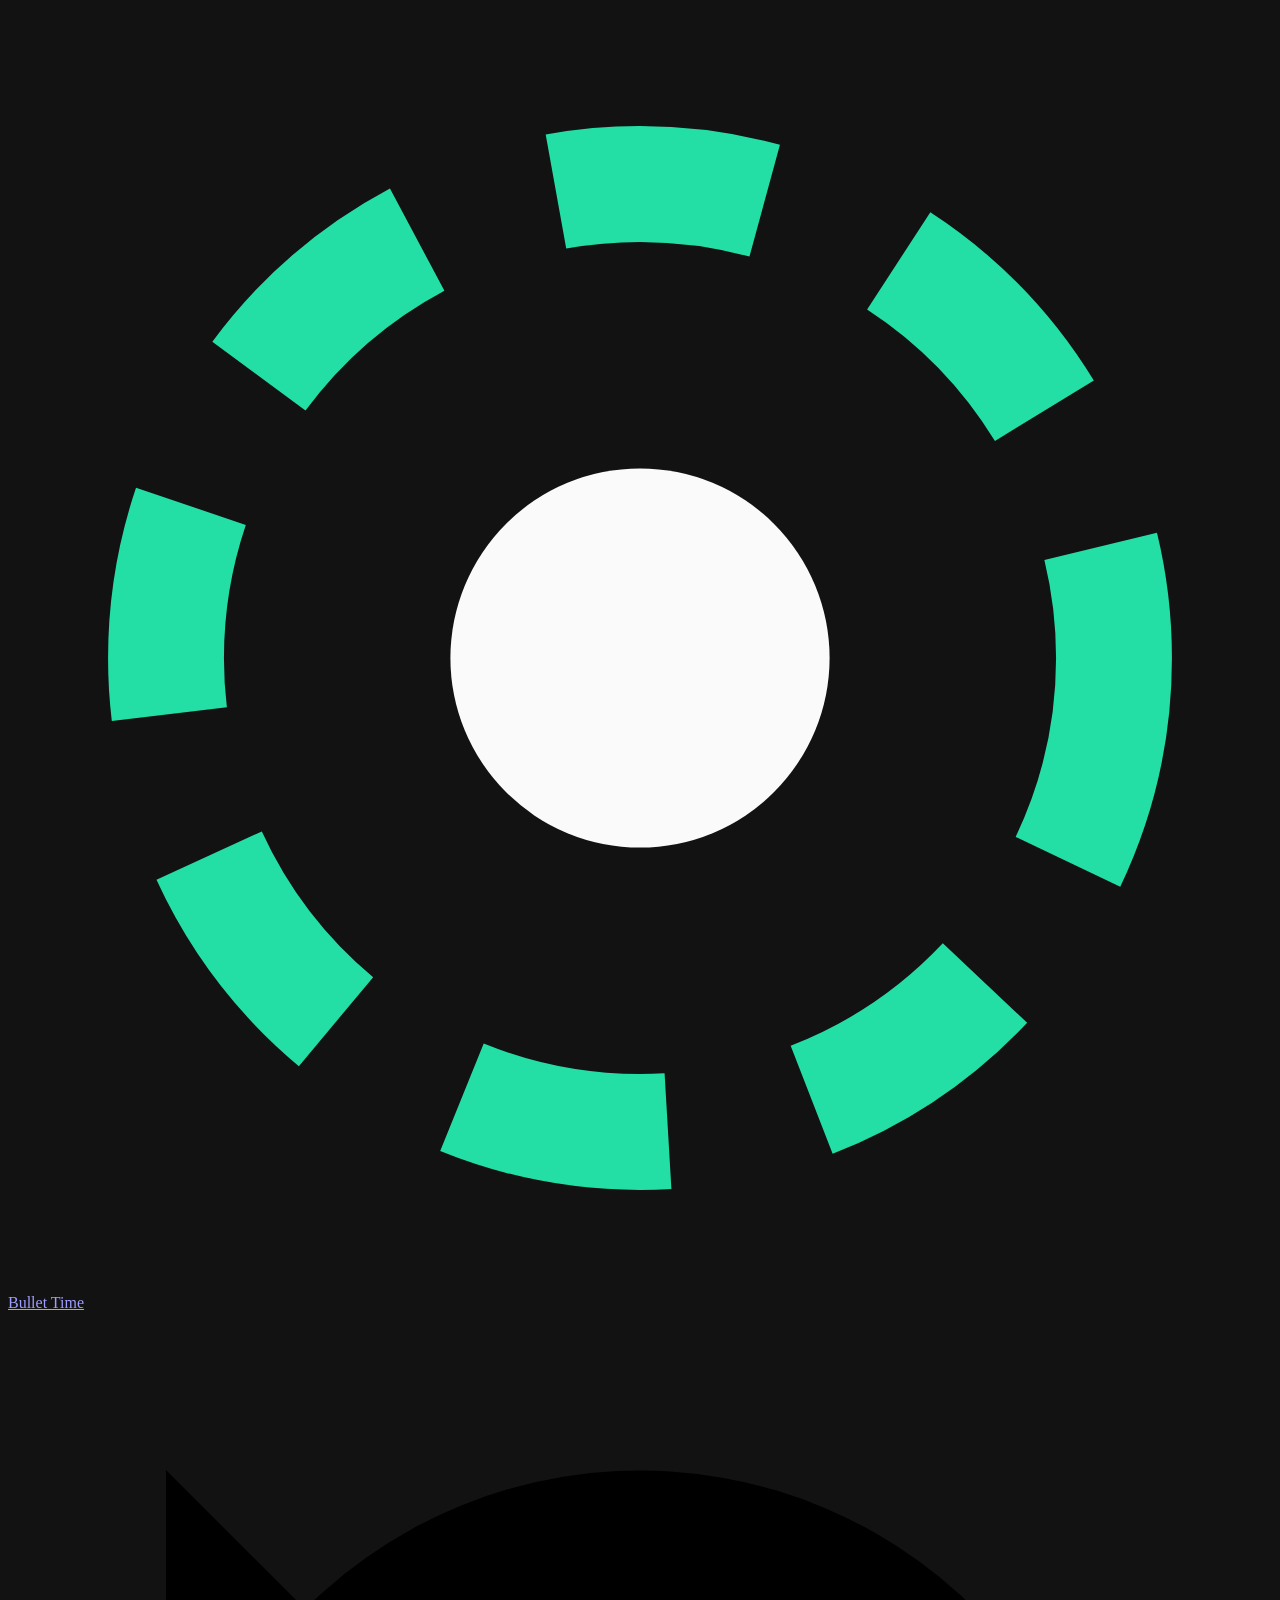
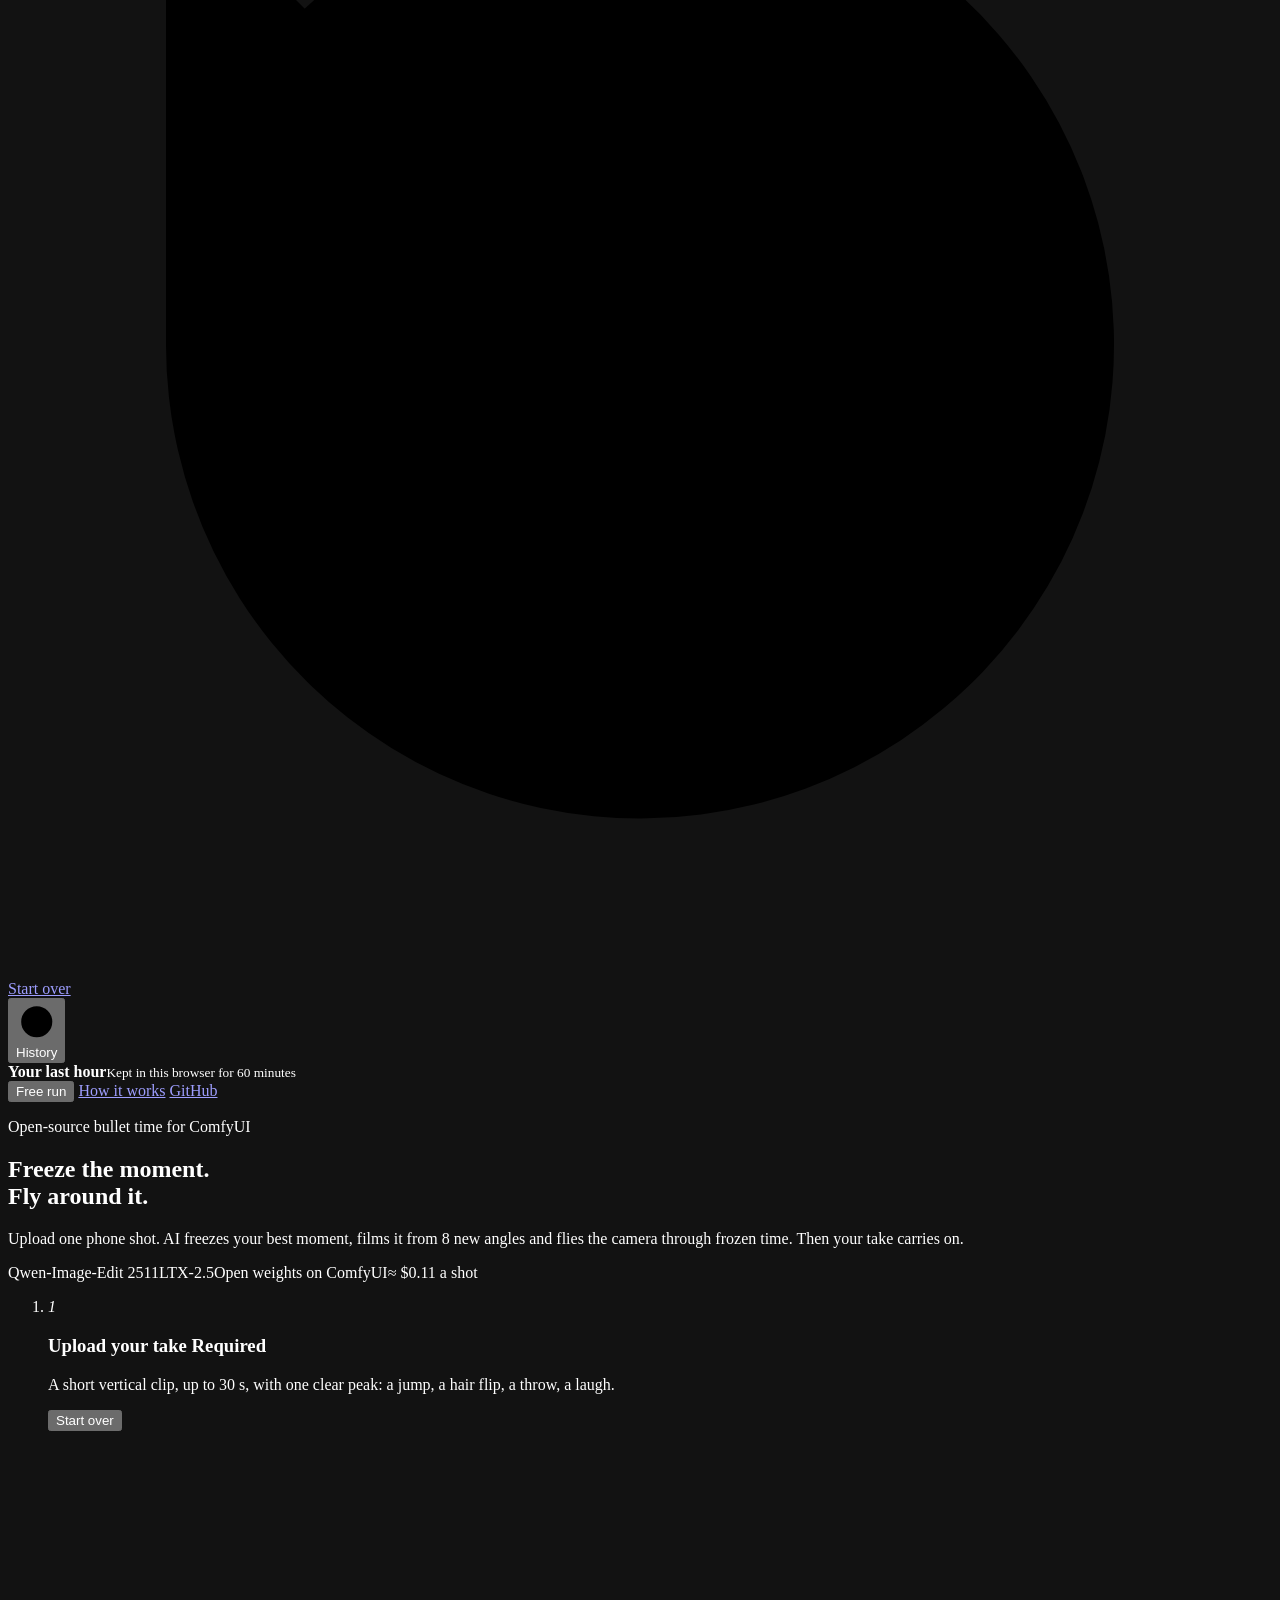
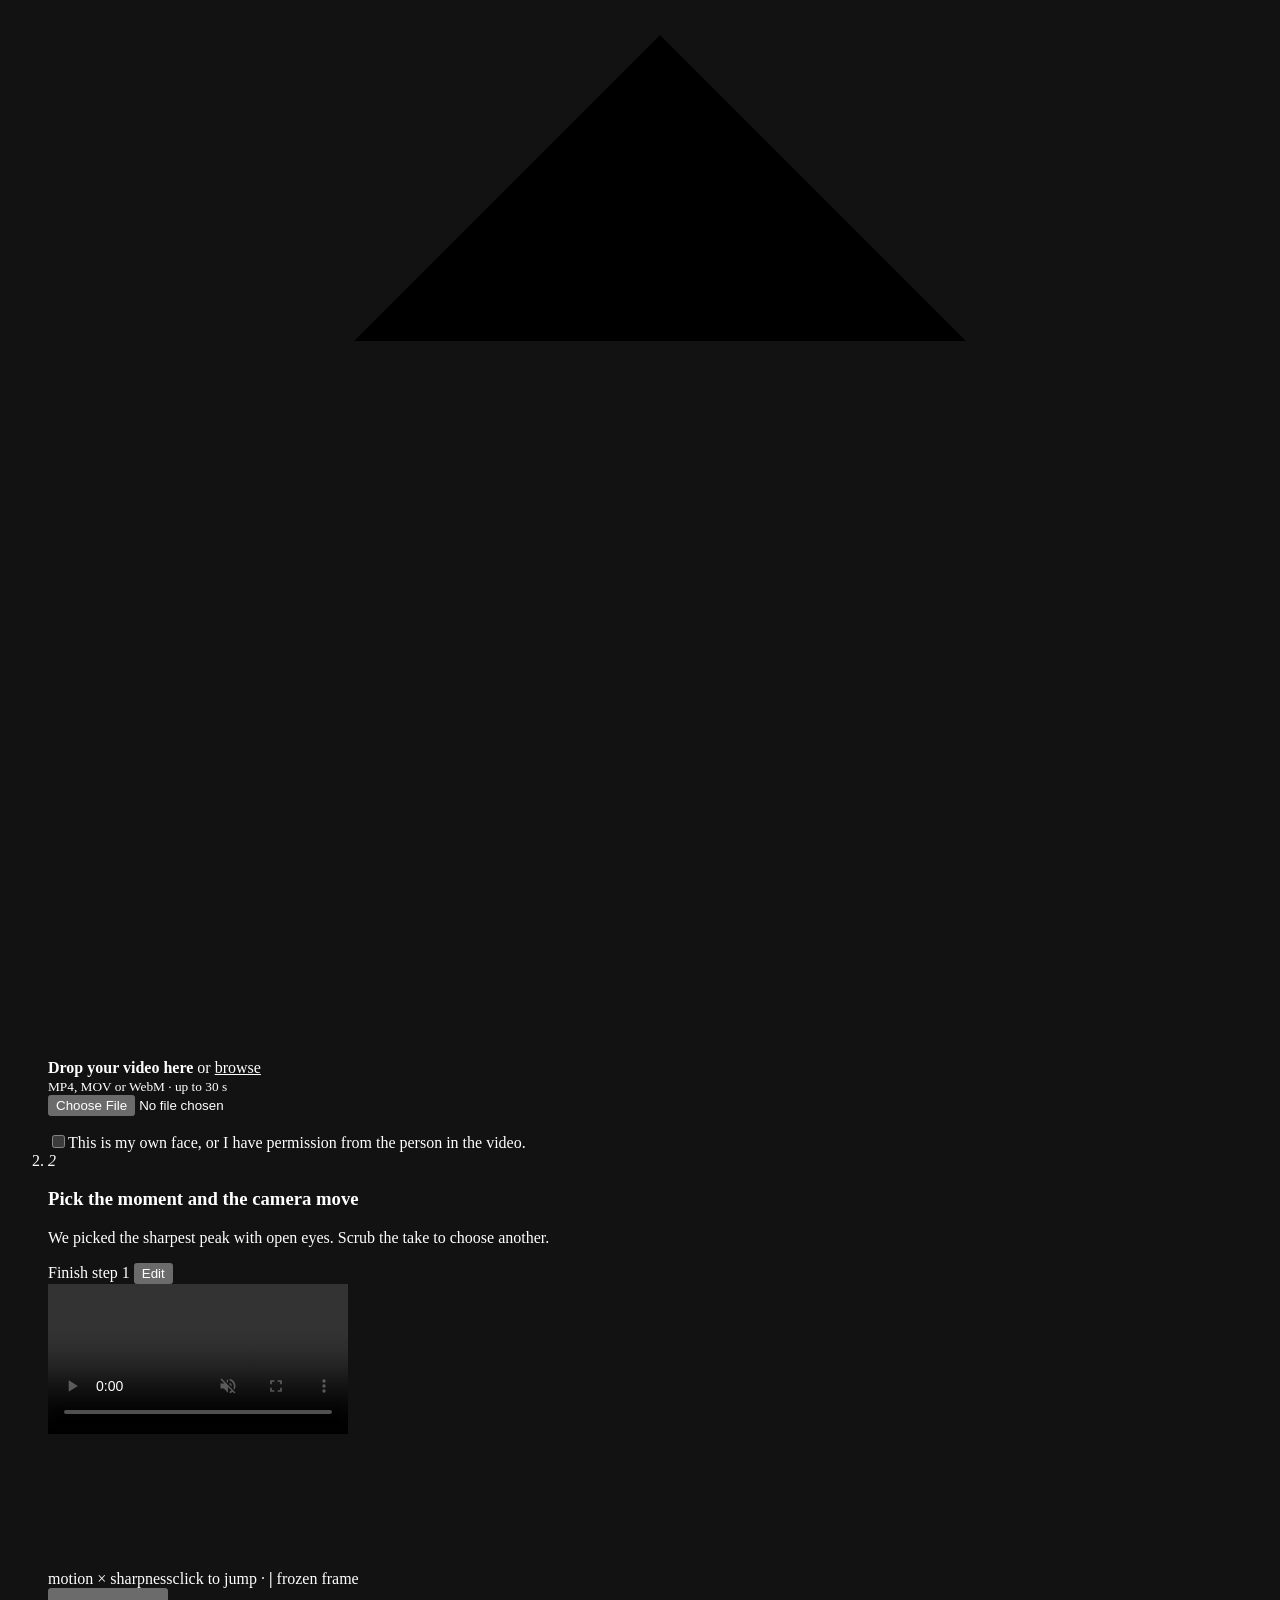
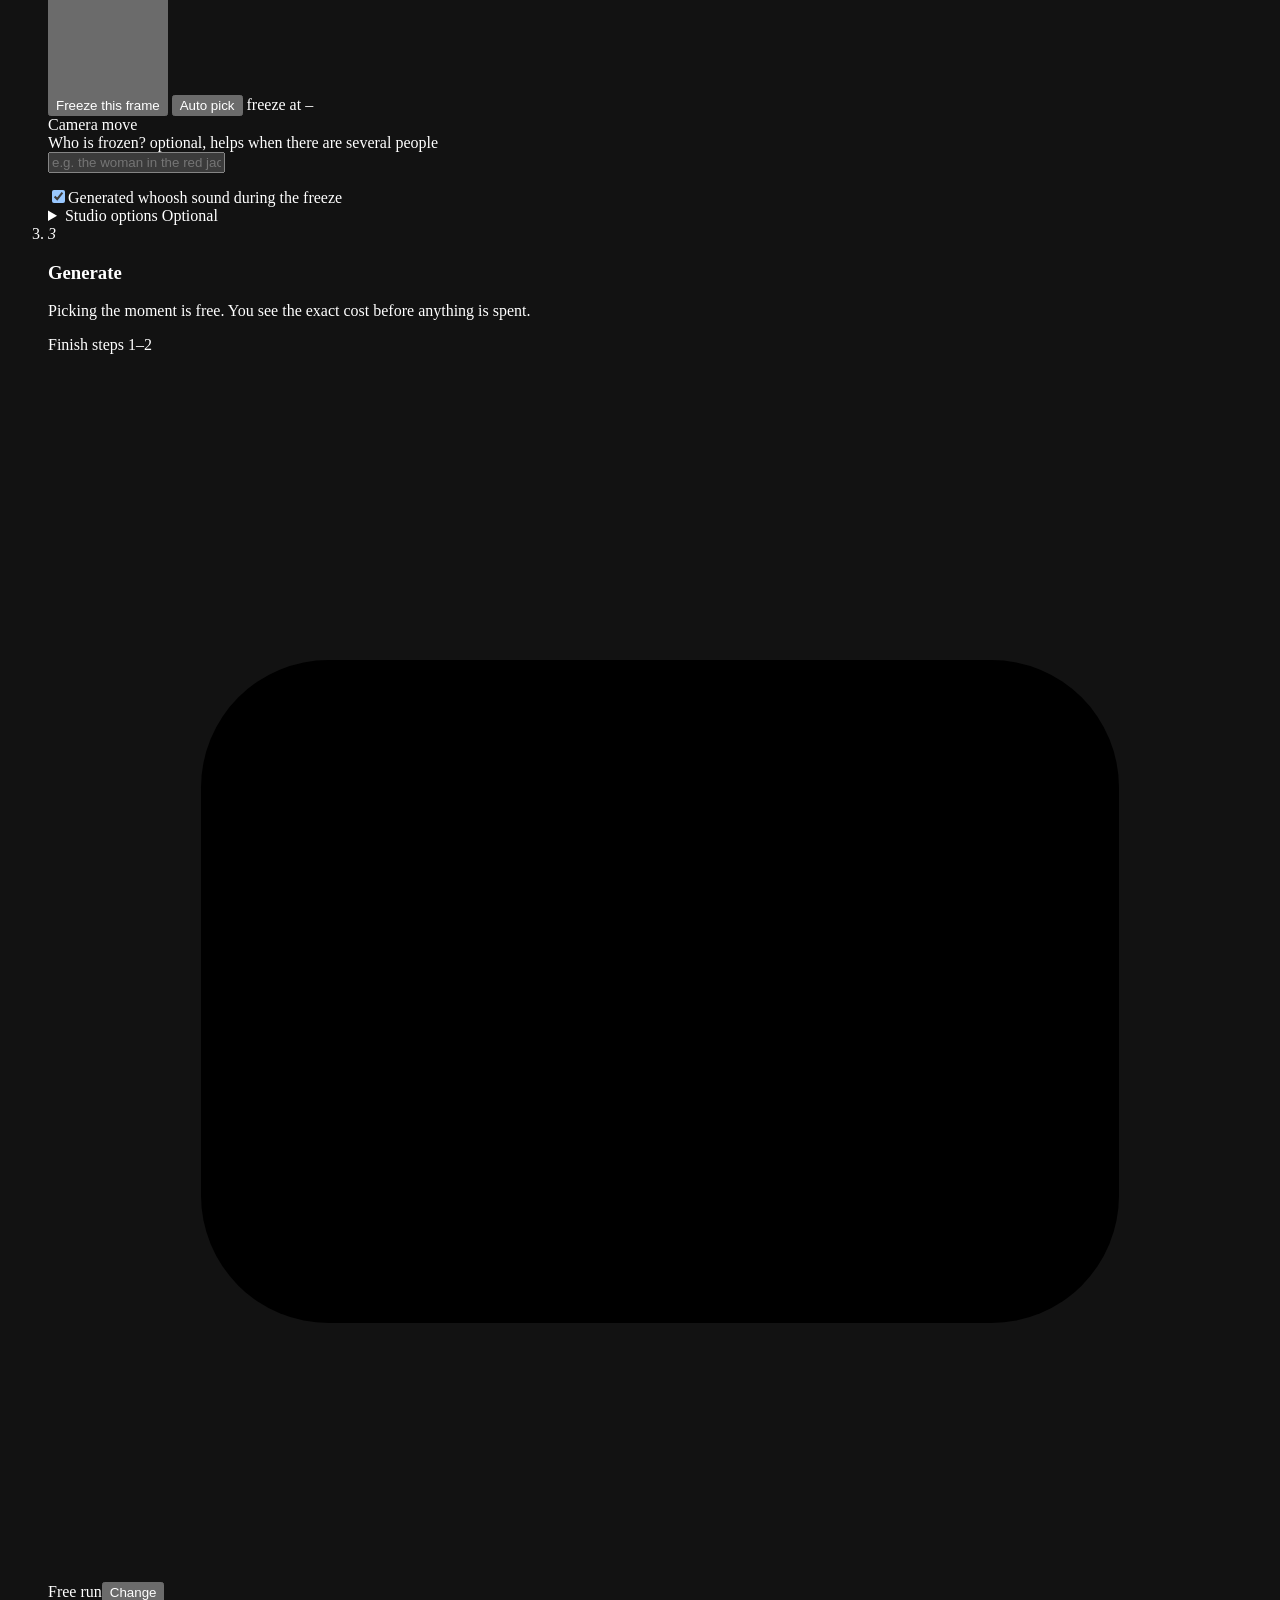
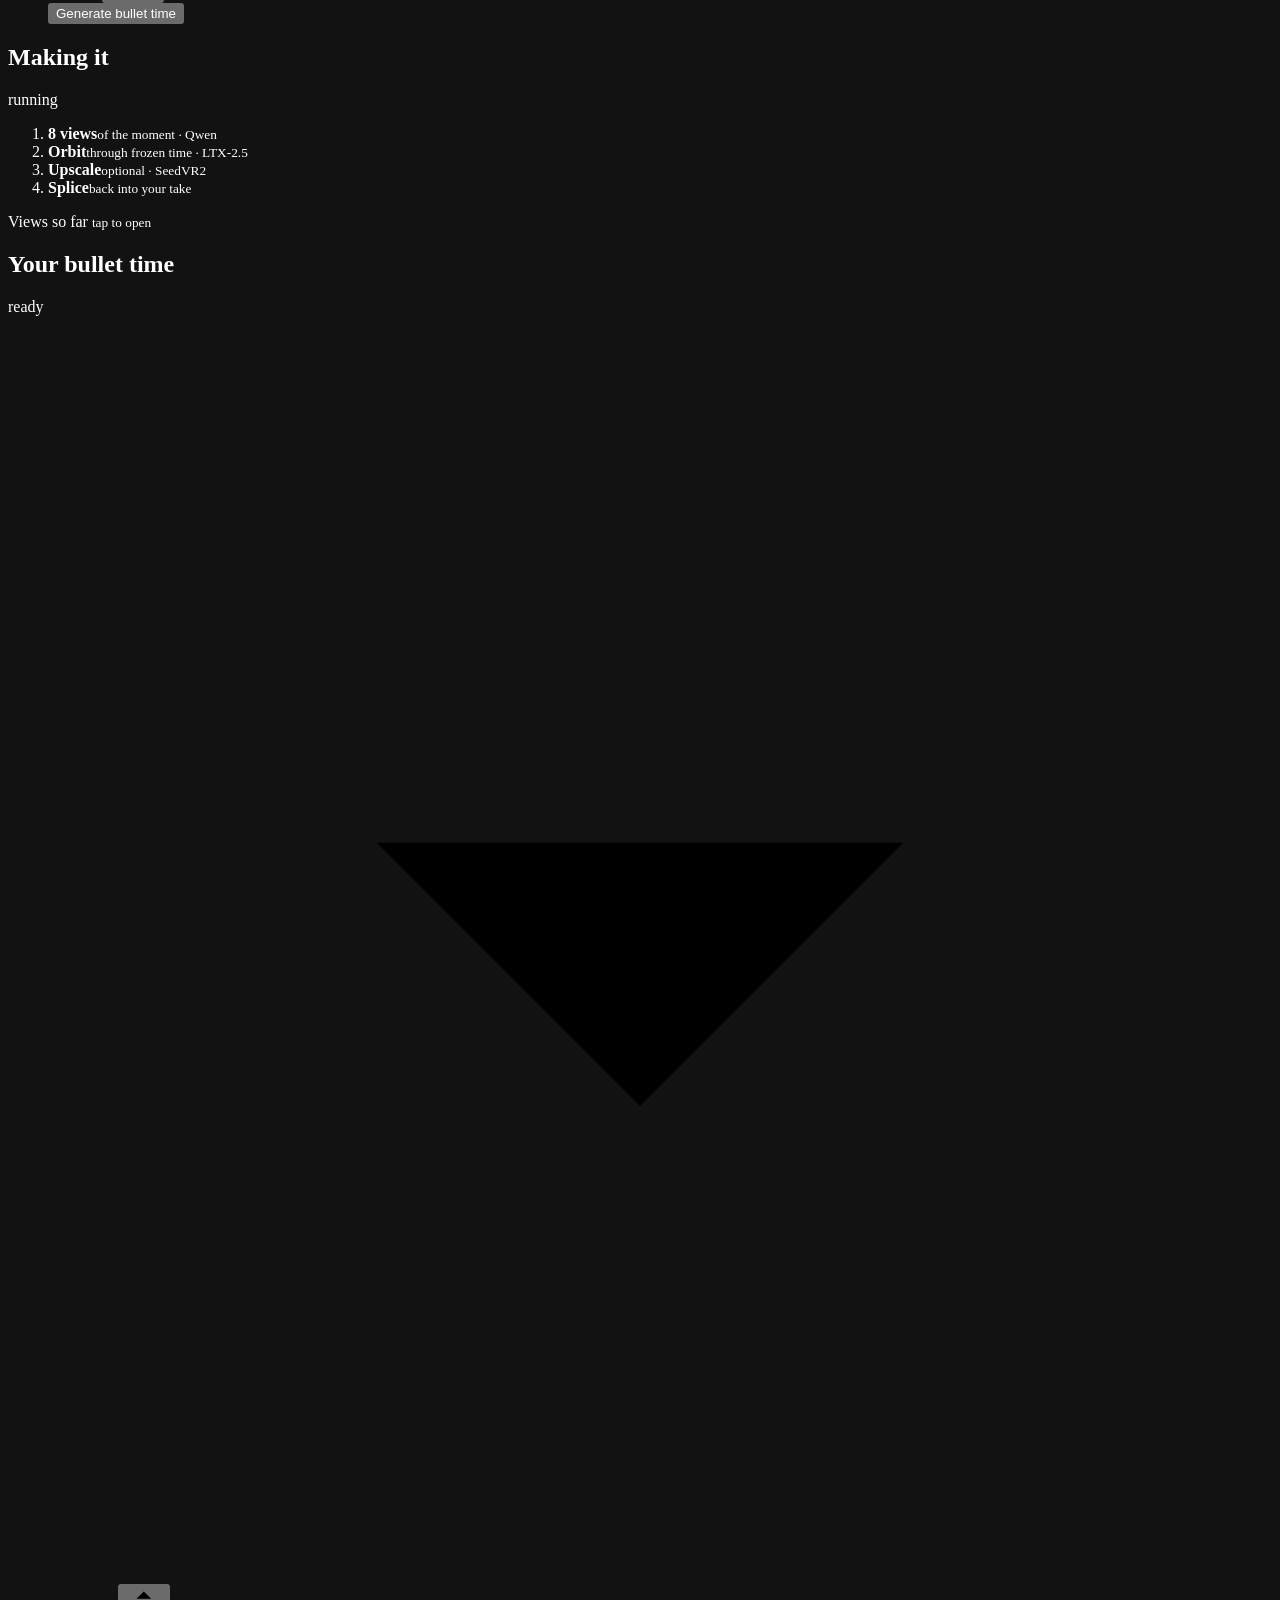
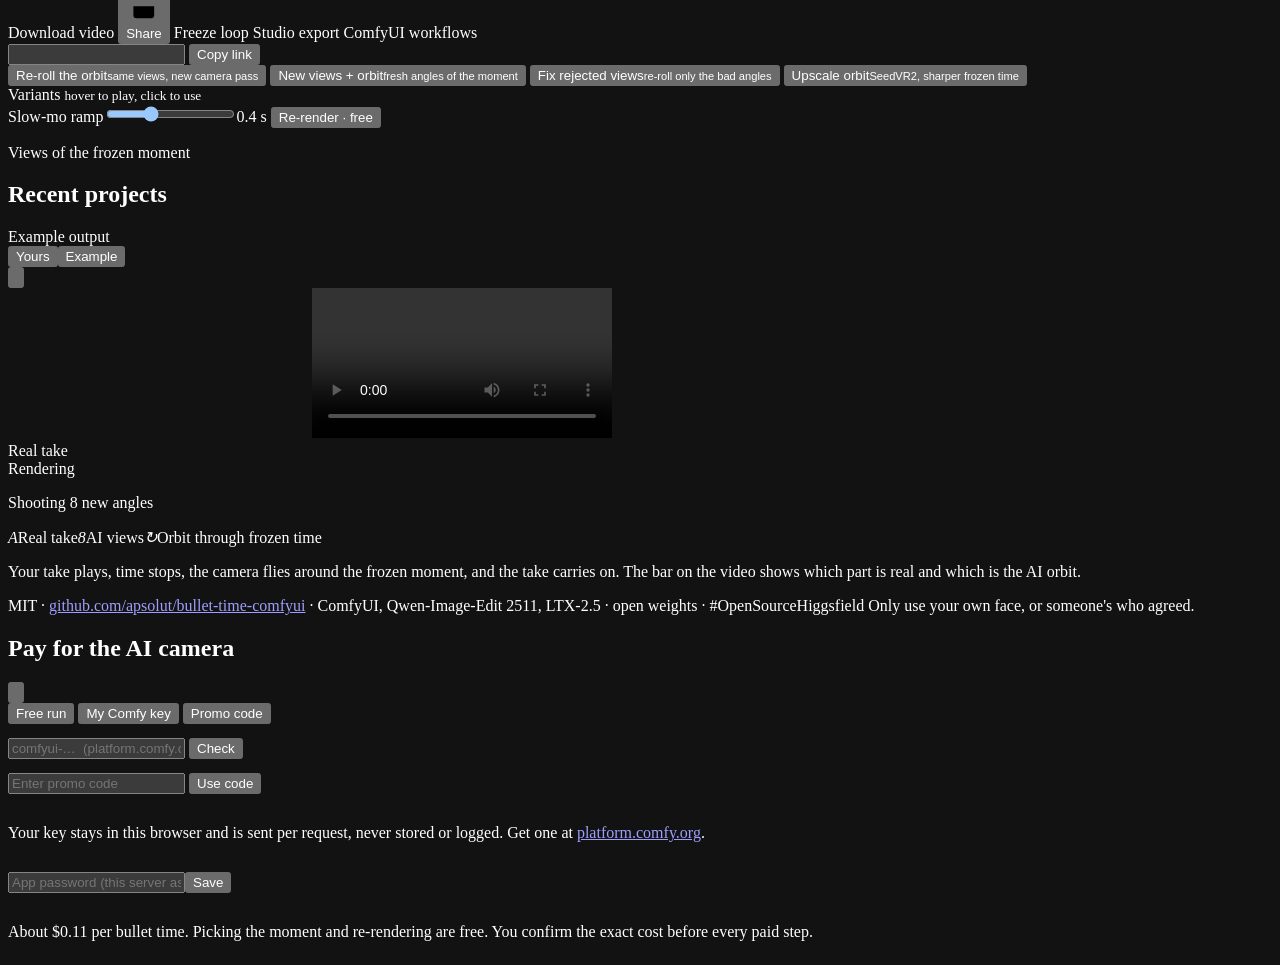
==== commit 14f6acfd: "Web app copy leads with LTX-2.5 (default engine), about $0.11 a shot Co-Authored-By: Claude Opus 5.5" ====
--- a/bullettime/web/index.html
+++ b/bullettime/web/index.html
@@ -4,7 +4,7 @@
 <meta charset="utf-8">
 <meta name="viewport" content="width=device-width,initial-scale=1,viewport-fit=cover">
 <title>Bullet Time · freeze any moment of your phone shot and fly around it</title>
-<meta name="description" content="Upload one phone shot. Bullet Time freezes your best moment, films it from 8 new angles and flies the camera through frozen time, then your take carries on. Open weights on ComfyUI: Qwen-Image-Edit 2511 and LTX-2.3.">
+<meta name="description" content="Upload one phone shot. Bullet Time freezes your best moment, films it from 8 new angles and flies the camera through frozen time, then your take carries on. Open weights on ComfyUI: Qwen-Image-Edit 2511 and LTX-2.5.">
 <meta name="author" content="Aleksandar Perisic">
 <meta property="og:type" content="website">
 <meta property="og:site_name" content="Bullet Time">
@@ -45,7 +45,7 @@
       <p class="eyebrow"><span class="pp-dot" aria-hidden="true"></span>Open-source bullet time for ComfyUI</p>
       <h1>Freeze the moment.<br><span>Fly around it.</span></h1>
       <p>Upload one phone shot. AI freezes your best moment, films it from 8 new angles and flies the camera through frozen time. Then your take carries on.</p>
-      <div class="chips"><span>Qwen-Image-Edit 2511</span><span>LTX-2.3</span><span>Open weights on ComfyUI</span><span>≈ $0.10 a shot</span></div>
+      <div class="chips"><span>Qwen-Image-Edit 2511</span><span>LTX-2.5</span><span>Open weights on ComfyUI</span><span>≈ $0.11 a shot</span></div>
     </section>
   </div>
 
@@ -135,7 +135,7 @@
       <div class="card-h"><h2>Making it</h2><span class="badge run" id="runBadge">running</span></div>
       <ol class="psteps" id="steps">
         <li data-s="stills"><b><span class="dot"></span>8 views</b><small>of the moment · Qwen</small></li>
-        <li data-s="orbit"><b><span class="dot"></span>Orbit</b><small>through frozen time · LTX-2.3</small></li>
+        <li data-s="orbit"><b><span class="dot"></span>Orbit</b><small>through frozen time · LTX-2.5</small></li>
         <li data-s="upscale"><b><span class="dot"></span>Upscale</b><small>optional · SeedVR2</small></li>
         <li data-s="render"><b><span class="dot"></span>Splice</b><small>back into your take</small></li>
       </ol>
@@ -212,7 +212,7 @@
 </main>
 
 <footer class="foot">
-  <span>MIT · <a href="https://github.com/apsolut/bullet-time-comfyui">github.com/apsolut/bullet-time-comfyui</a> · ComfyUI, Qwen-Image-Edit 2511, LTX-2.3 · open weights · #OpenSourceHiggsfield</span>
+  <span>MIT · <a href="https://github.com/apsolut/bullet-time-comfyui">github.com/apsolut/bullet-time-comfyui</a> · ComfyUI, Qwen-Image-Edit 2511, LTX-2.5 · open weights · #OpenSourceHiggsfield</span>
   <span>Only use your own face, or someone's who agreed.</span>
   <span class="muted small" id="health"></span>
 </footer>
@@ -236,7 +236,7 @@
     </div>
     <p class="key-msg" id="keyMsg" aria-live="polite">Your key stays in this browser and is sent per request, never stored or logged. Get one at <a href="https://platform.comfy.org/profile/api-keys" target="_blank" rel="noopener">platform.comfy.org</a>.</p>
     <div class="row hidden" id="pwRow"><input type="password" id="pw" placeholder="App password (this server asks for one)" autocomplete="off"><button type="button" class="secondary" id="pwSave">Save</button></div>
-    <p class="note">About $0.10 per bullet time. Picking the moment and re-rendering are free. You confirm the exact cost before every paid step.</p>
+    <p class="note">About $0.11 per bullet time. Picking the moment and re-rendering are free. You confirm the exact cost before every paid step.</p>
   </section>
 </aside>
 
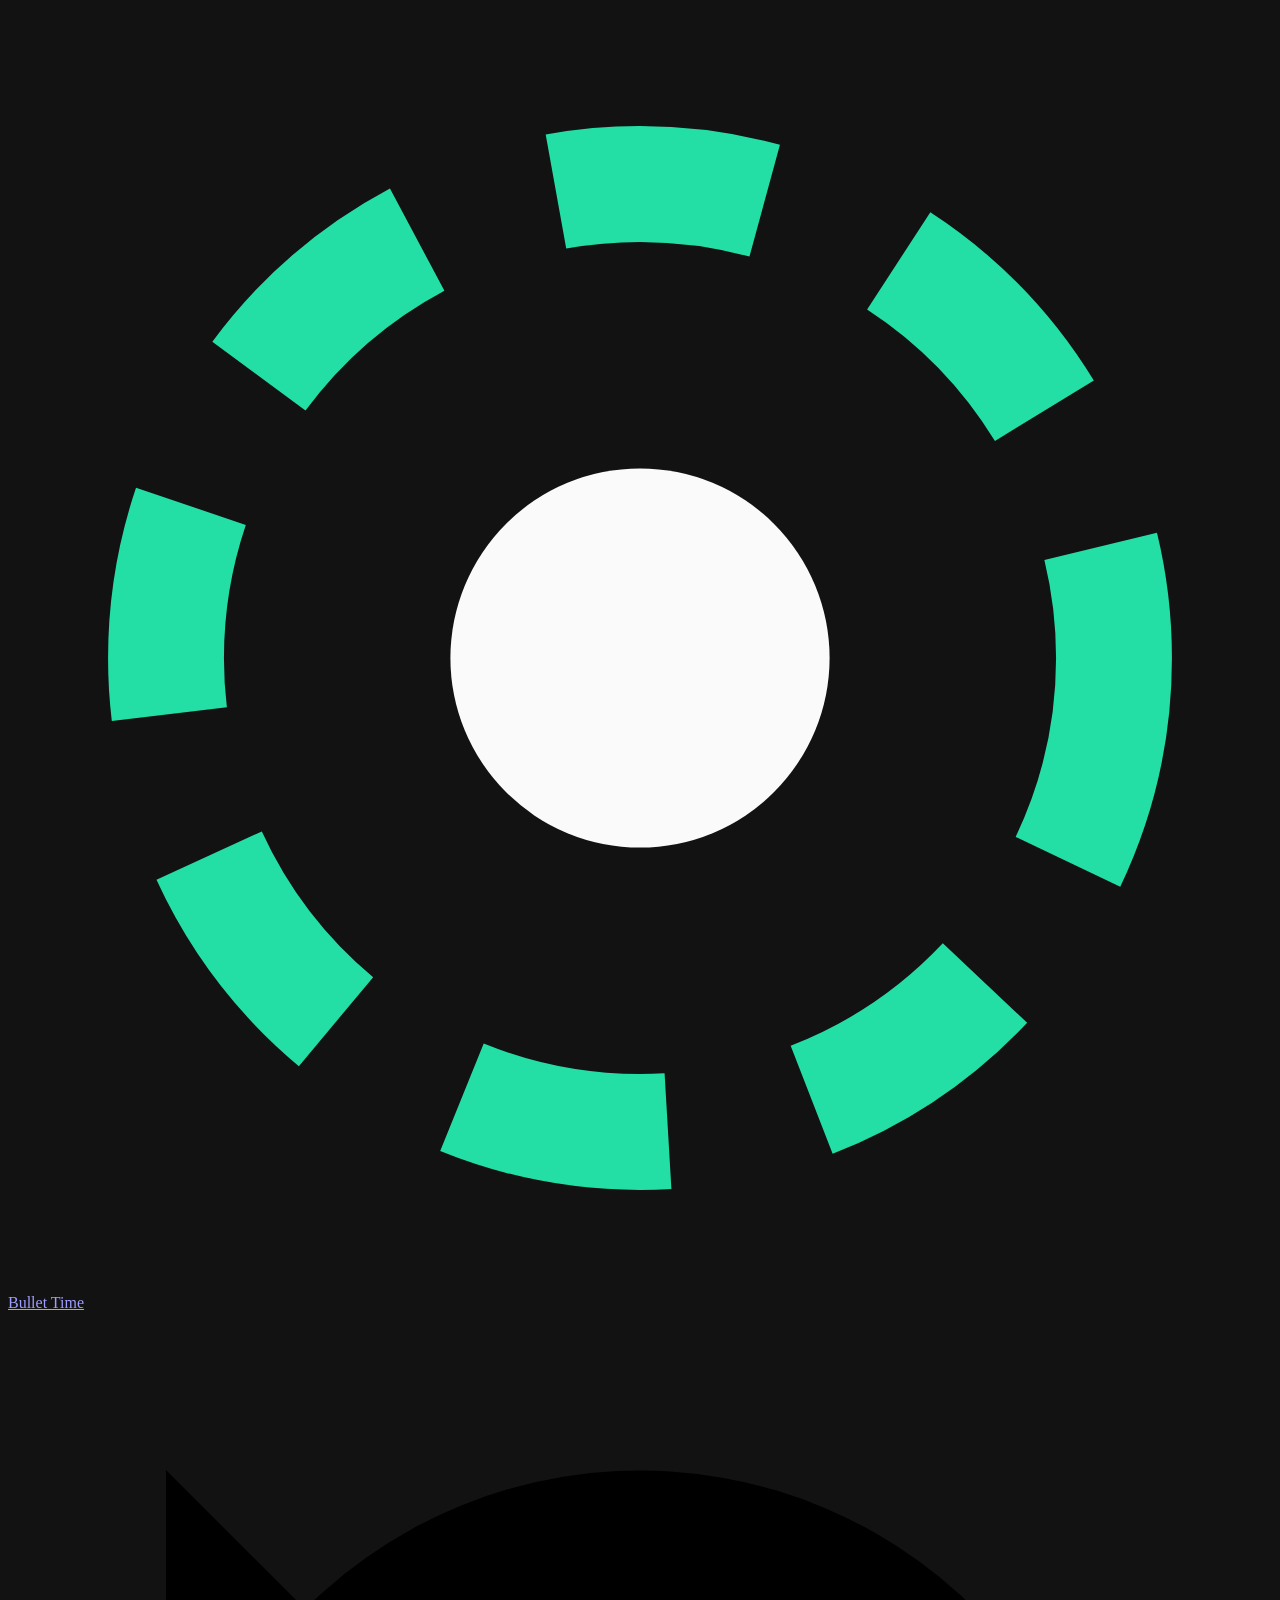
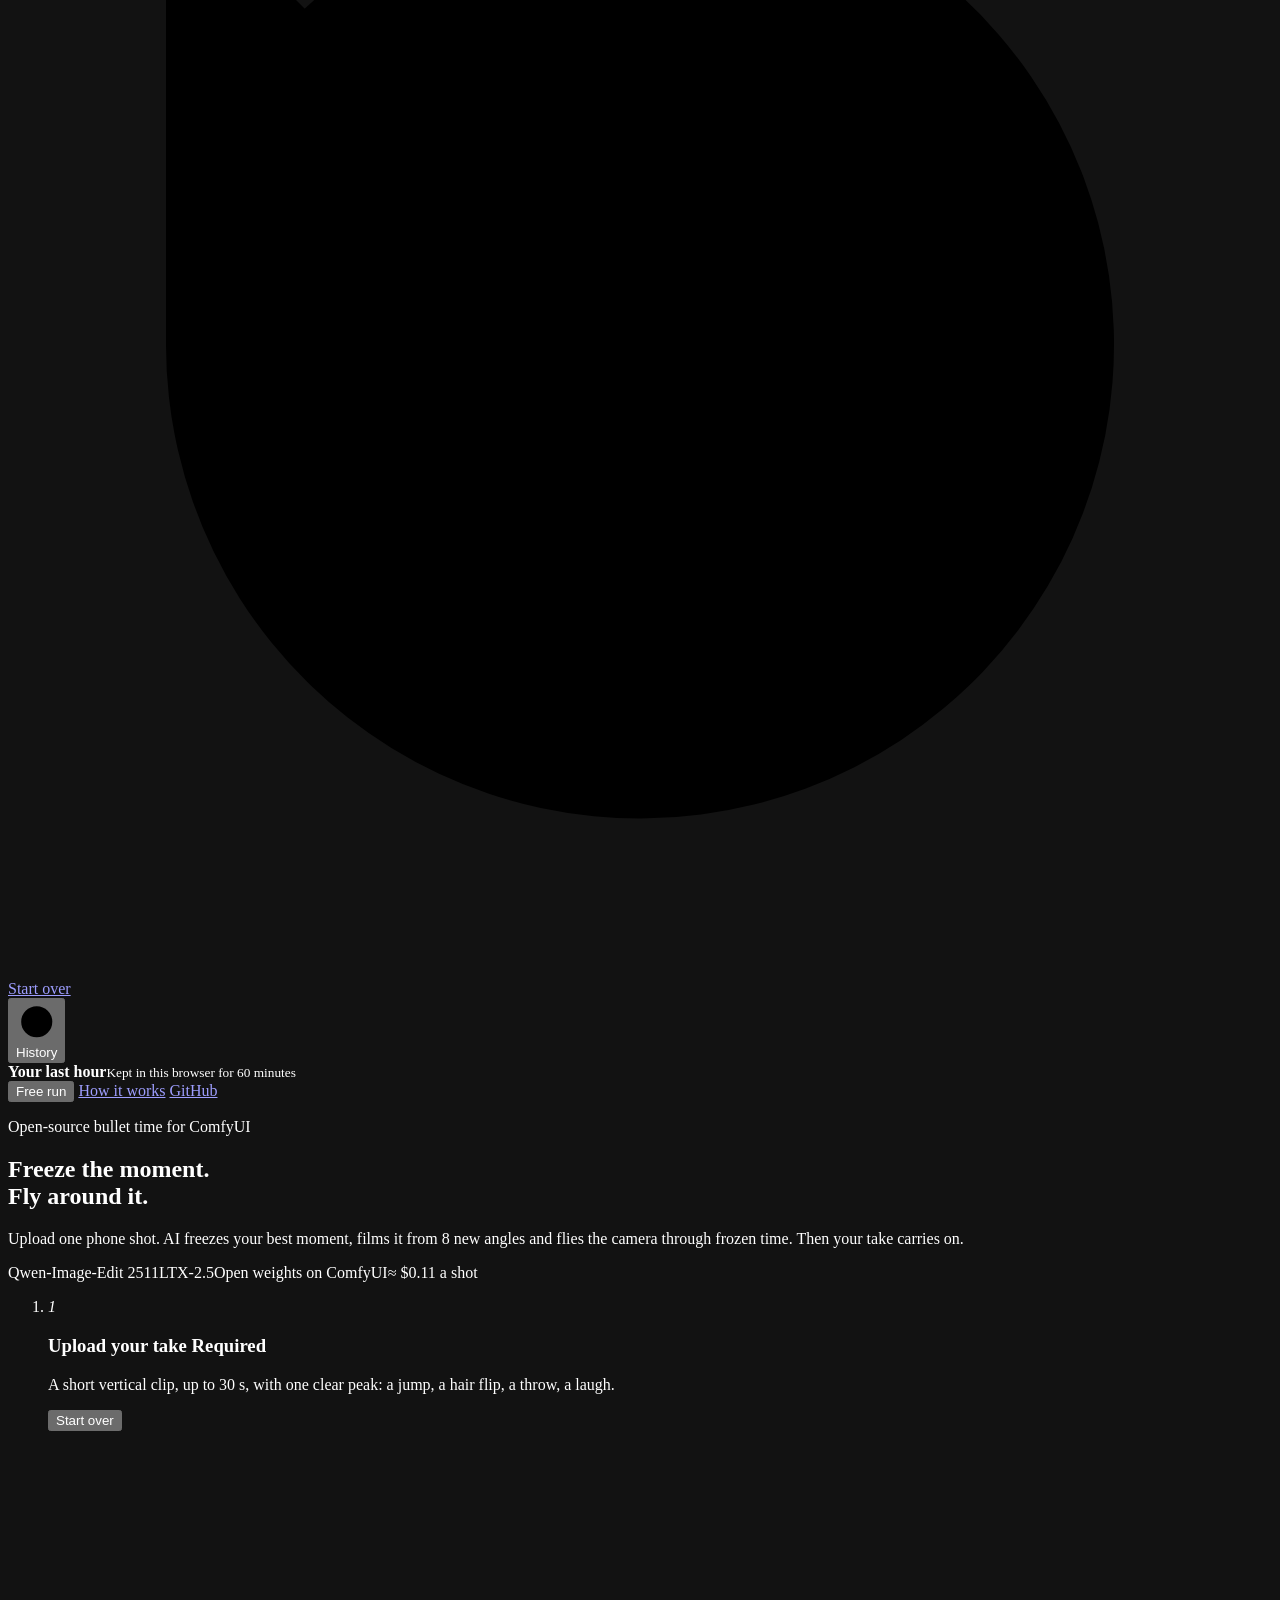
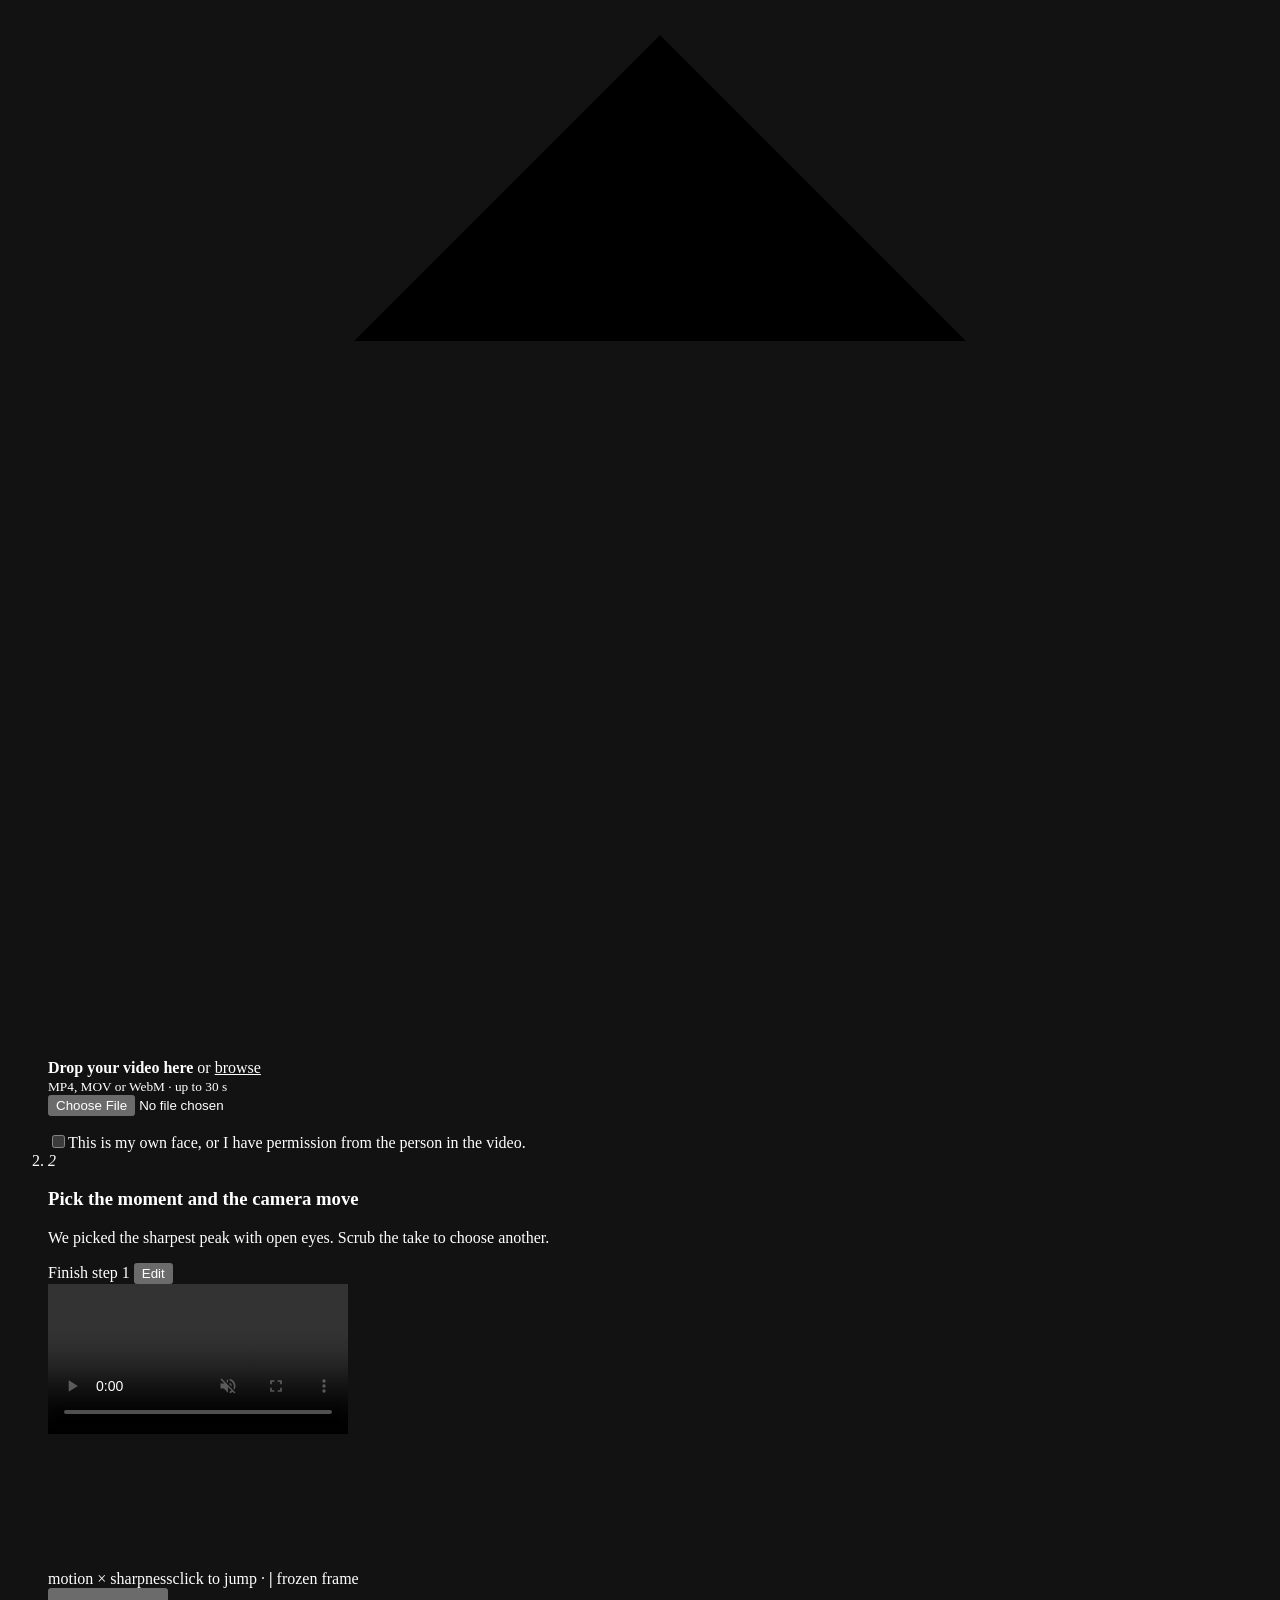
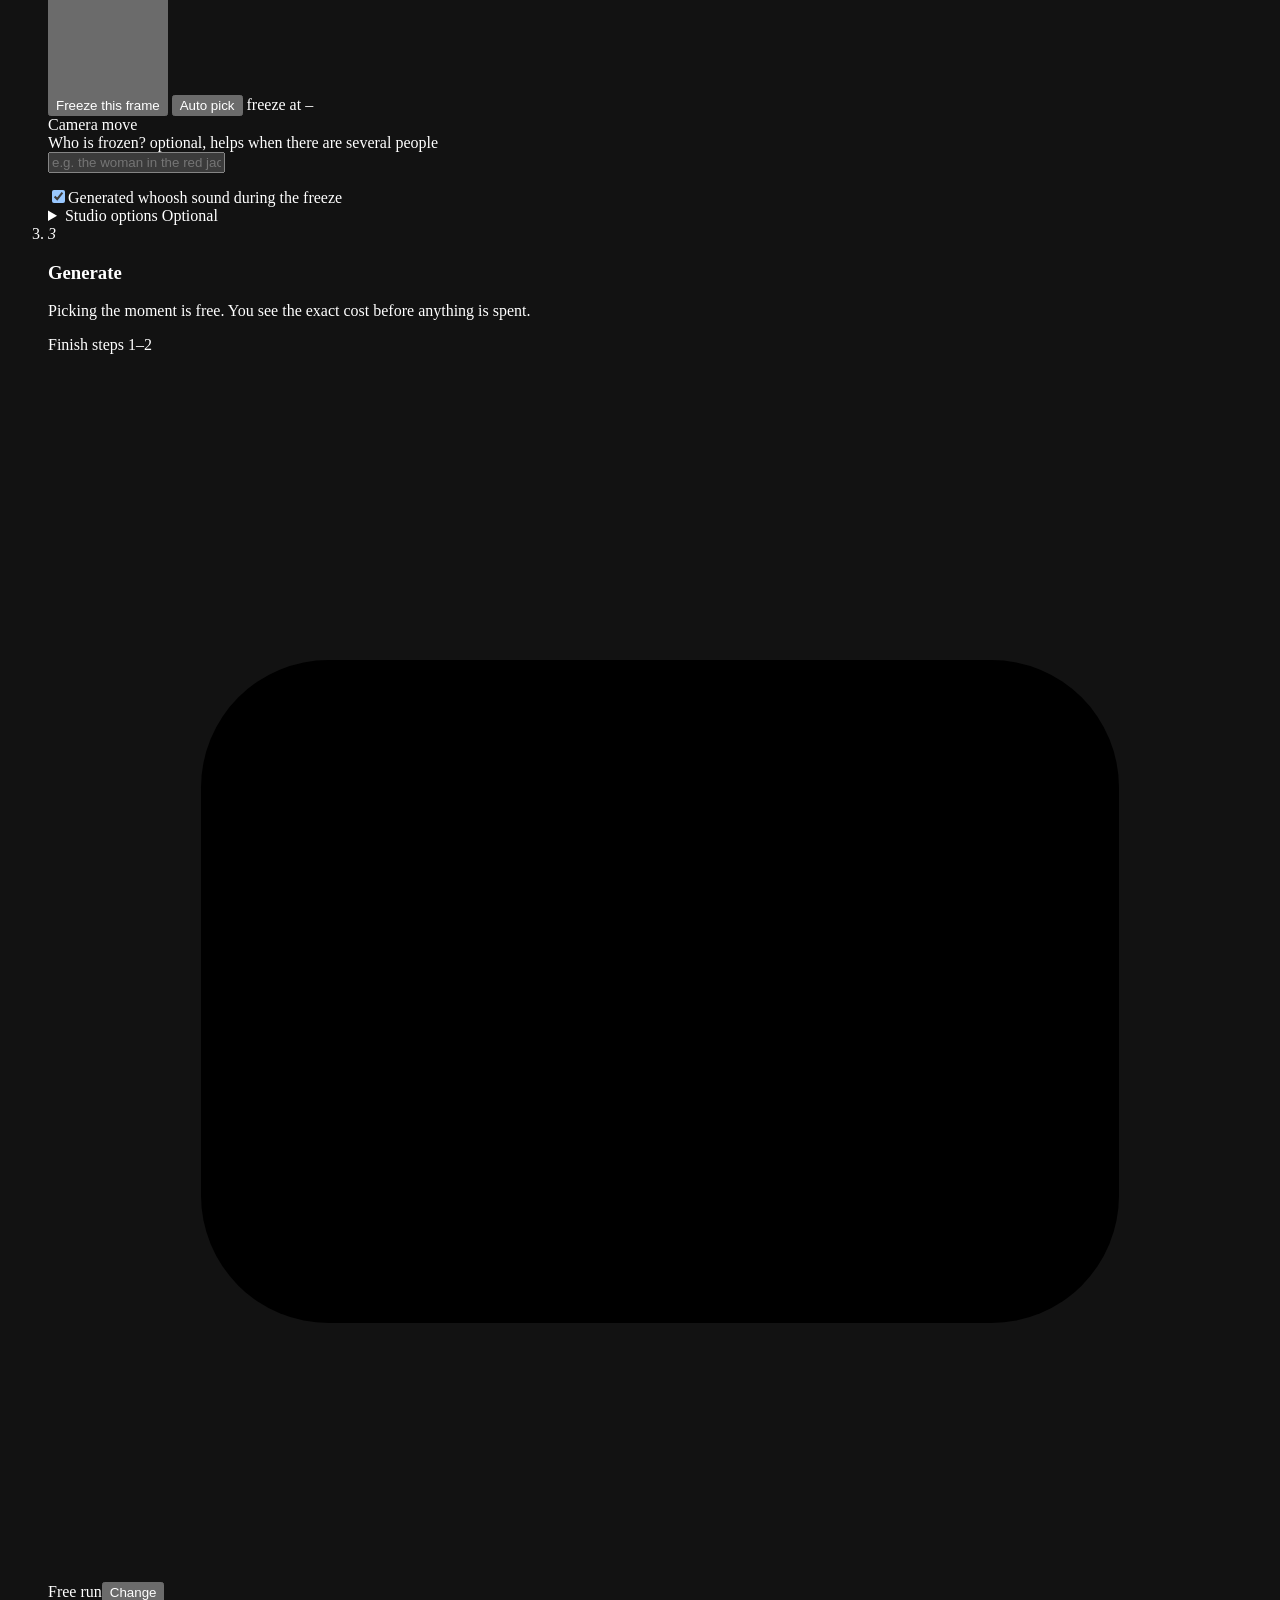
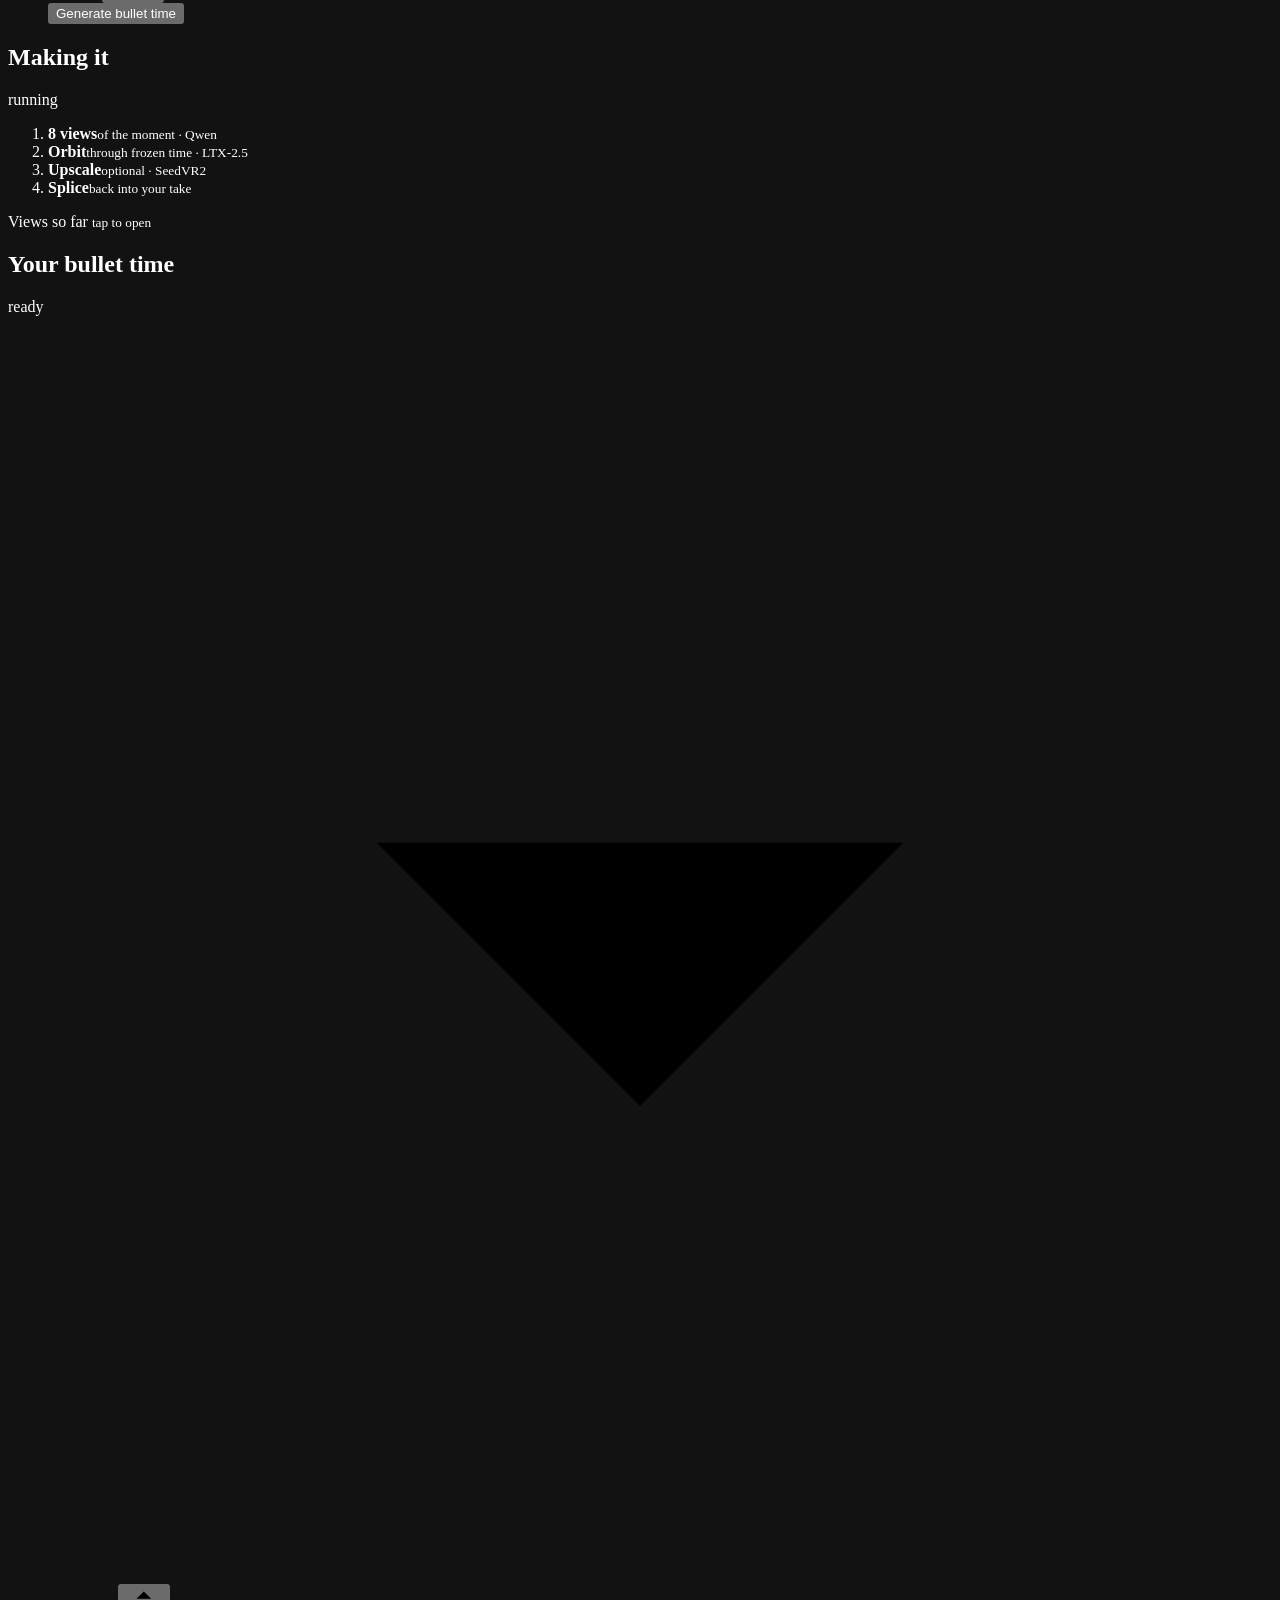
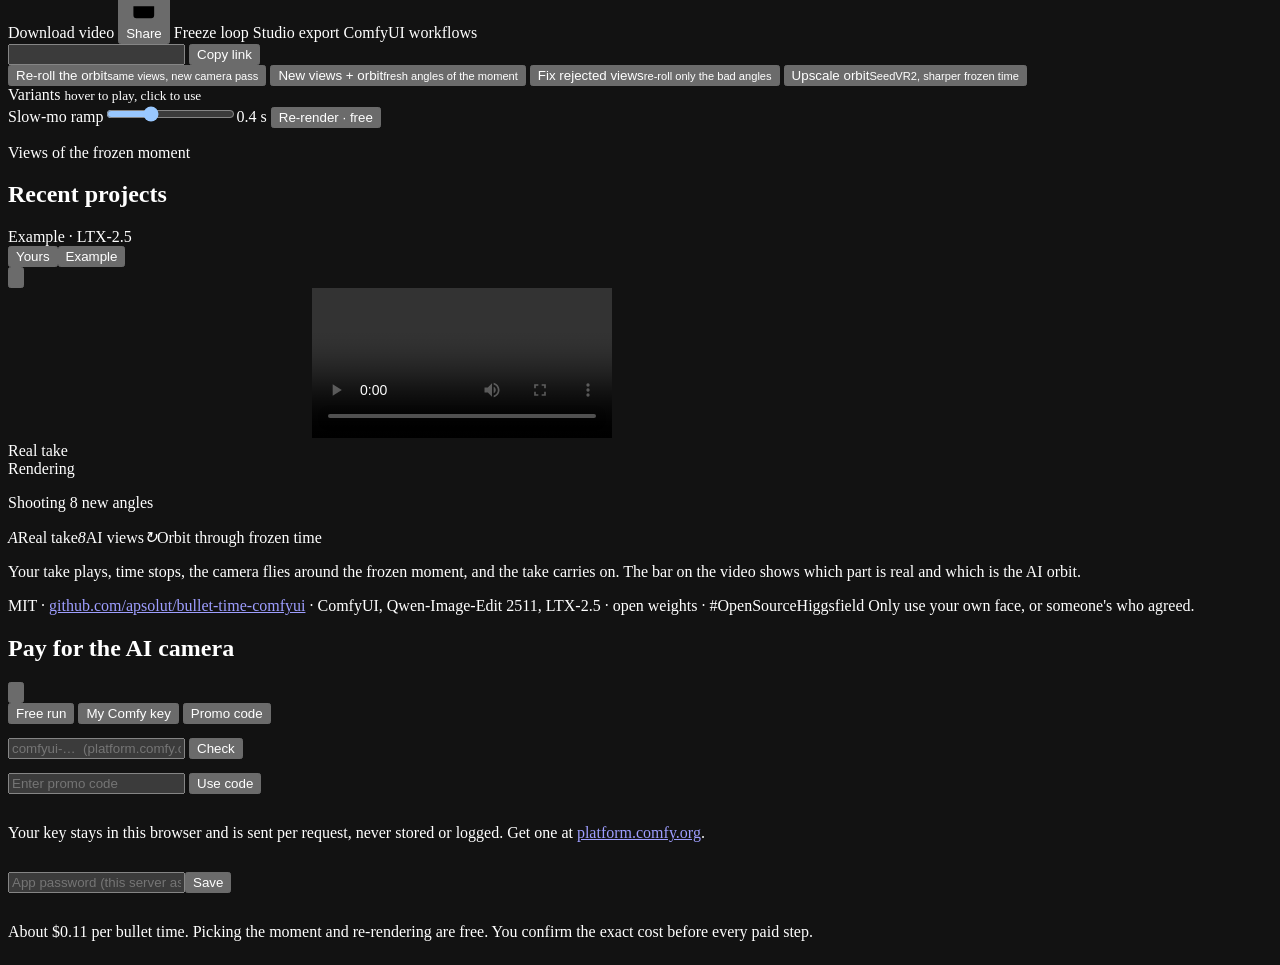
==== commit f43f3bb3: "Web app: LTX-2.5 stage example (run7 cut, orbit 2.43 to 8.83 s); LTX-2.3 example kept in examples/lt" ====
--- a/bullettime/web/index.html
+++ b/bullettime/web/index.html
@@ -185,7 +185,7 @@
   <aside class="stage" aria-label="Preview">
     <div class="stage-card">
       <div class="stage-h">
-        <span class="stage-tag" id="stageTag">Example output</span>
+        <span class="stage-tag" id="stageTag">Example · LTX-2.5</span>
         <div class="stage-tools">
           <div class="stage-tabs hidden" id="stageTabs"><button type="button" data-v="mine" class="on">Yours</button><button type="button" data-v="ex">Example</button></div>
           <button type="button" class="stage-share hidden" id="stageShare" aria-label="Share your bullet time" title="Share"><svg class="i" viewBox="0 0 24 24" aria-hidden="true"><path d="M12 15V3M7 8l5-5 5 5M5 13v6a2 2 0 0 0 2 2h10a2 2 0 0 0 2-2v-6"/></svg></button>
